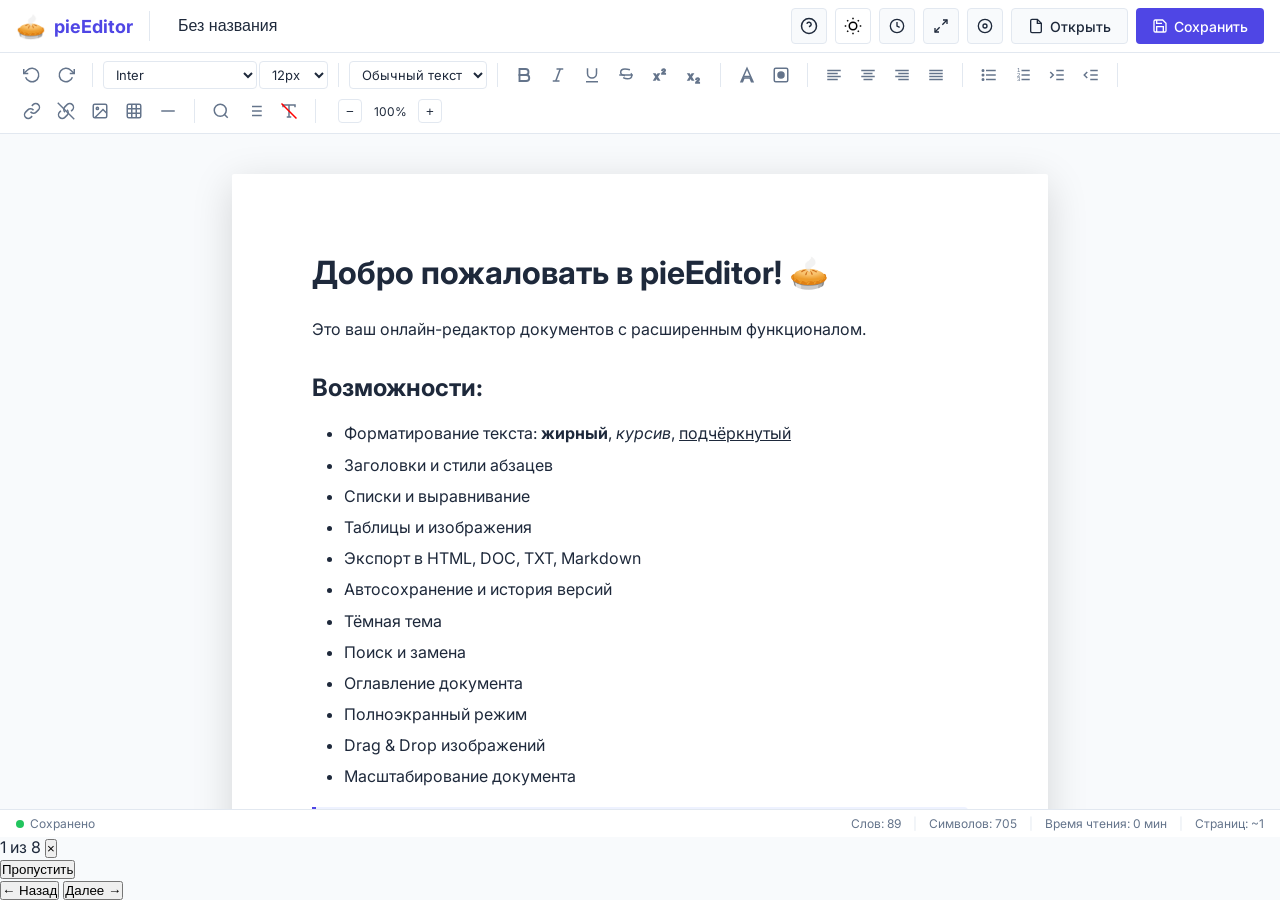
==== index.html @ dbc2d900 "Update index.html" ====
<!DOCTYPE html>
<html lang="ru">
<head>
    <meta charset="UTF-8">
    <meta name="viewport" content="width=device-width, initial-scale=1.0">
    <title>pieEditor — Онлайн-редактор документов</title>
    <link rel="stylesheet" href="css/style.css">
    <link rel="preconnect" href="https://fonts.googleapis.com">
    <link href="https://fonts.googleapis.com/css2?family=Inter:wght@400;500;600;700&display=swap" rel="stylesheet">
</head>
<body>
    <header class="header">
        <div class="header-left">
            <div class="logo">
                <span class="logo-icon">🥧</span>
                <span class="logo-text">pieEditor</span>
            </div>
            <div class="document-title-wrapper">
                <input type="text" class="document-title" id="docTitle" value="Без названия" spellcheck="false">
            </div>
        </div>
        <div class="header-right">
            <button class="btn btn-secondary btn-icon" id="btnHelp" title="Инструкция">
                <svg width="18" height="18" viewBox="0 0 24 24" fill="none" stroke="currentColor" stroke-width="2">
                    <circle cx="12" cy="12" r="10"></circle>
                    <path d="M9.09 9a3 3 0 0 1 5.83 1c0 2-3 3-3 3"></path>
                    <line x1="12" y1="17" x2="12.01" y2="17"></line>
                </svg>
            </button>
            <button class="theme-toggle" id="themeToggle" title="Переключить тему">
                <svg width="18" height="18" viewBox="0 0 24 24" fill="none" stroke="currentColor" stroke-width="2">
                    <circle cx="12" cy="12" r="5"></circle>
                    <line x1="12" y1="1" x2="12" y2="3"></line>
                    <line x1="12" y1="21" x2="12" y2="23"></line>
                    <line x1="4.22" y1="4.22" x2="5.64" y2="5.64"></line>
                    <line x1="18.36" y1="18.36" x2="19.78" y2="19.78"></line>
                    <line x1="1" y1="12" x2="3" y2="12"></line>
                    <line x1="21" y1="12" x2="23" y2="12"></line>
                    <line x1="4.22" y1="19.78" x2="5.64" y2="18.36"></line>
                    <line x1="18.36" y1="5.64" x2="19.78" y2="4.22"></line>
                </svg>
            </button>
            <button class="btn btn-secondary btn-icon" id="btnVersions" title="История версий">
                <svg width="16" height="16" viewBox="0 0 24 24" fill="none" stroke="currentColor" stroke-width="2">
                    <circle cx="12" cy="12" r="10"></circle>
                    <polyline points="12 6 12 12 16 14"></polyline>
                </svg>
            </button>
            <button class="btn btn-secondary btn-icon" id="btnFullscreen" title="Полноэкранный режим">
                <svg width="16" height="16" viewBox="0 0 24 24" fill="none" stroke="currentColor" stroke-width="2">
                    <polyline points="15 3 21 3 21 9"></polyline>
                    <polyline points="9 21 3 21 3 15"></polyline>
                    <line x1="21" y1="3" x2="14" y2="10"></line>
                    <line x1="3" y1="21" x2="10" y2="14"></line>
                </svg>
            </button>
            <button class="btn btn-secondary btn-icon" id="btnFocus" title="Режим фокуса">
                <svg width="16" height="16" viewBox="0 0 24 24" fill="none" stroke="currentColor" stroke-width="2">
                    <circle cx="12" cy="12" r="10"></circle>
                    <circle cx="12" cy="12" r="3"></circle>
                </svg>
            </button>
            <button class="btn btn-secondary" id="btnOpen" title="Открыть файл">
                <svg width="16" height="16" viewBox="0 0 24 24" fill="none" stroke="currentColor" stroke-width="2">
                    <path d="M14 2H6a2 2 0 0 0-2 2v16a2 2 0 0 0 2 2h12a2 2 0 0 0 2-2V8z"></path>
                    <polyline points="14 2 14 8 20 8"></polyline>
                </svg>
                Открыть
            </button>
            <button class="btn btn-primary" id="btnSave" title="Сохранить">
                <svg width="16" height="16" viewBox="0 0 24 24" fill="none" stroke="currentColor" stroke-width="2">
                    <path d="M19 21H5a2 2 0 0 1-2-2V5a2 2 0 0 1 2-2h11l5 5v11a2 2 0 0 1-2 2z"></path>
                    <polyline points="17 21 17 13 7 13 7 21"></polyline>
                    <polyline points="7 3 7 8 15 8"></polyline>
                </svg>
                Сохранить
            </button>
        </div>
    </header>

    <div class="toolbar" id="toolbar">
        <div class="toolbar-group">
            <button class="toolbar-btn" data-cmd="undo" data-action="true" title="Отменить (Ctrl+Z)">
                <svg width="18" height="18" viewBox="0 0 24 24" fill="none" stroke="currentColor" stroke-width="2">
                    <polyline points="1 4 1 10 7 10"></polyline>
                    <path d="M3.51 15a9 9 0 1 0 2.13-9.36L1 10"></path>
                </svg>
            </button>
            <button class="toolbar-btn" data-cmd="redo" data-action="true" title="Повторить (Ctrl+Y)">
                <svg width="18" height="18" viewBox="0 0 24 24" fill="none" stroke="currentColor" stroke-width="2">
                    <polyline points="23 4 23 10 17 10"></polyline>
                    <path d="M20.49 15a9 9 0 1 1-2.12-9.36L23 10"></path>
                </svg>
            </button>
        </div>

        <div class="toolbar-divider"></div>

        <div class="toolbar-group">
            <select class="toolbar-select" id="fontFamily" title="Шрифт">
                <option value="Inter">Inter</option>
                <option value="Arial">Arial</option>
                <option value="Georgia">Georgia</option>
                <option value="Times New Roman">Times New Roman</option>
                <option value="Courier New">Courier New</option>
                <option value="Verdana">Verdana</option>
            </select>
            <select class="toolbar-select" id="fontSize" title="Размер шрифта">
                <option value="1">8px</option>
                <option value="2">10px</option>
                <option value="3" selected>12px</option>
                <option value="4">14px</option>
                <option value="5">18px</option>
                <option value="6">24px</option>
                <option value="7">36px</option>
            </select>
        </div>

        <div class="toolbar-divider"></div>

        <div class="toolbar-group">
            <select class="toolbar-select" id="formatBlock" title="Стиль абзаца">
                <option value="p">Обычный текст</option>
                <option value="h1">Заголовок 1</option>
                <option value="h2">Заголовок 2</option>
                <option value="h3">Заголовок 3</option>
                <option value="h4">Заголовок 4</option>
                <option value="blockquote">Цитата</option>
                <option value="pre">Код</option>
            </select>
        </div>

        <div class="toolbar-divider"></div>

        <div class="toolbar-group">
            <button class="toolbar-btn" data-cmd="bold" title="Жирный (Ctrl+B)">
                <svg width="18" height="18" viewBox="0 0 24 24" fill="none" stroke="currentColor" stroke-width="2.5">
                    <path d="M6 4h8a4 4 0 0 1 4 4 4 4 0 0 1-4 4H6z"></path>
                    <path d="M6 12h9a4 4 0 0 1 4 4 4 4 0 0 1-4 4H6z"></path>
                </svg>
            </button>
            <button class="toolbar-btn" data-cmd="italic" title="Курсив (Ctrl+I)">
                <svg width="18" height="18" viewBox="0 0 24 24" fill="none" stroke="currentColor" stroke-width="2">
                    <line x1="19" y1="4" x2="10" y2="4"></line>
                    <line x1="14" y1="20" x2="5" y2="20"></line>
                    <line x1="15" y1="4" x2="9" y2="20"></line>
                </svg>
            </button>
            <button class="toolbar-btn" data-cmd="underline" title="Подчёркнутый (Ctrl+U)">
                <svg width="18" height="18" viewBox="0 0 24 24" fill="none" stroke="currentColor" stroke-width="2">
                    <path d="M6 3v7a6 6 0 0 0 6 6 6 6 0 0 0 6-6V3"></path>
                    <line x1="4" y1="21" x2="20" y2="21"></line>
                </svg>
            </button>
            <button class="toolbar-btn" data-cmd="strikeThrough" title="Зачёркнутый">
                <svg width="18" height="18" viewBox="0 0 24 24" fill="none" stroke="currentColor" stroke-width="2">
                    <path d="M17.3 4.9c-2.3-.6-4.9-1-6.7-1-2.7 0-5.7 1-5.7 4.5 0 3.1 2.6 4 5.7 4.5"></path>
                    <path d="M8.2 15.4c1.5.8 3.7 1.6 5.8 1.6 2.7 0 5.7-1 5.7-4.5 0-1.3-.5-2.2-1.3-2.8"></path>
                    <line x1="3" y1="12" x2="21" y2="12"></line>
                </svg>
            </button>
            <button class="toolbar-btn" data-cmd="superscript" title="Верхний индекс">
                <svg width="18" height="18" viewBox="0 0 24 24" fill="none" stroke="currentColor" stroke-width="2">
                    <text x="4" y="18" font-size="14" fill="currentColor">x</text>
                    <text x="14" y="10" font-size="10" fill="currentColor">2</text>
                </svg>
            </button>
            <button class="toolbar-btn" data-cmd="subscript" title="Нижний индекс">
                <svg width="18" height="18" viewBox="0 0 24 24" fill="none" stroke="currentColor" stroke-width="2">
                    <text x="4" y="18" font-size="14" fill="currentColor">x</text>
                    <text x="14" y="22" font-size="10" fill="currentColor">2</text>
                </svg>
            </button>
        </div>

        <div class="toolbar-divider"></div>

        <div class="toolbar-group">
            <label class="toolbar-color-btn" title="Цвет текста">
                <svg width="18" height="18" viewBox="0 0 24 24" fill="none" stroke="currentColor" stroke-width="2">
                    <path d="M12 3L4 21h2l2-5h8l2 5h2L12 3z"></path>
                    <line x1="8" y1="14" x2="16" y2="14"></line>
                </svg>
                <input type="color" class="color-input" id="textColor" value="#000000">
            </label>
            <label class="toolbar-color-btn" title="Цвет фона">
                <svg width="18" height="18" viewBox="0 0 24 24" fill="none" stroke="currentColor" stroke-width="2">
                    <rect x="3" y="3" width="18" height="18" rx="2" ry="2"></rect>
                    <circle cx="12" cy="12" r="4" fill="currentColor"></circle>
                </svg>
                <input type="color" class="color-input" id="bgColor" value="#ffff00">
            </label>
        </div>

        <div class="toolbar-divider"></div>

        <div class="toolbar-group">
            <button class="toolbar-btn" data-cmd="justifyLeft" title="По левому краю">
                <svg width="18" height="18" viewBox="0 0 24 24" fill="none" stroke="currentColor" stroke-width="2">
                    <line x1="17" y1="10" x2="3" y2="10"></line>
                    <line x1="21" y1="6" x2="3" y2="6"></line>
                    <line x1="21" y1="14" x2="3" y2="14"></line>
                    <line x1="17" y1="18" x2="3" y2="18"></line>
                </svg>
            </button>
            <button class="toolbar-btn" data-cmd="justifyCenter" title="По центру">
                <svg width="18" height="18" viewBox="0 0 24 24" fill="none" stroke="currentColor" stroke-width="2">
                    <line x1="18" y1="10" x2="6" y2="10"></line>
                    <line x1="21" y1="6" x2="3" y2="6"></line>
                    <line x1="21" y1="14" x2="3" y2="14"></line>
                    <line x1="18" y1="18" x2="6" y2="18"></line>
                </svg>
            </button>
            <button class="toolbar-btn" data-cmd="justifyRight" title="По правому краю">
                <svg width="18" height="18" viewBox="0 0 24 24" fill="none" stroke="currentColor" stroke-width="2">
                    <line x1="21" y1="10" x2="7" y2="10"></line>
                    <line x1="21" y1="6" x2="3" y2="6"></line>
                    <line x1="21" y1="14" x2="3" y2="14"></line>
                    <line x1="21" y1="18" x2="7" y2="18"></line>
                </svg>
            </button>
            <button class="toolbar-btn" data-cmd="justifyFull" title="По ширине">
                <svg width="18" height="18" viewBox="0 0 24 24" fill="none" stroke="currentColor" stroke-width="2">
                    <line x1="21" y1="10" x2="3" y2="10"></line>
                    <line x1="21" y1="6" x2="3" y2="6"></line>
                    <line x1="21" y1="14" x2="3" y2="14"></line>
                    <line x1="21" y1="18" x2="3" y2="18"></line>
                </svg>
            </button>
        </div>

        <div class="toolbar-divider"></div>

        <div class="toolbar-group">
            <button class="toolbar-btn" data-cmd="insertUnorderedList" title="Маркированный список">
                <svg width="18" height="18" viewBox="0 0 24 24" fill="none" stroke="currentColor" stroke-width="2">
                    <line x1="8" y1="6" x2="21" y2="6"></line>
                    <line x1="8" y1="12" x2="21" y2="12"></line>
                    <line x1="8" y1="18" x2="21" y2="18"></line>
                    <circle cx="4" cy="6" r="1" fill="currentColor"></circle>
                    <circle cx="4" cy="12" r="1" fill="currentColor"></circle>
                    <circle cx="4" cy="18" r="1" fill="currentColor"></circle>
                </svg>
            </button>
            <button class="toolbar-btn" data-cmd="insertOrderedList" title="Нумерованный список">
                <svg width="18" height="18" viewBox="0 0 24 24" fill="none" stroke="currentColor" stroke-width="2">
                    <line x1="10" y1="6" x2="21" y2="6"></line>
                    <line x1="10" y1="12" x2="21" y2="12"></line>
                    <line x1="10" y1="18" x2="21" y2="18"></line>
                    <text x="4" y="8" font-size="8" fill="currentColor" stroke="none">1</text>
                    <text x="4" y="14" font-size="8" fill="currentColor" stroke="none">2</text>
                    <text x="4" y="20" font-size="8" fill="currentColor" stroke="none">3</text>
                </svg>
            </button>
            <button class="toolbar-btn" data-cmd="indent" data-action="true" title="Увеличить отступ">
                <svg width="18" height="18" viewBox="0 0 24 24" fill="none" stroke="currentColor" stroke-width="2">
                    <polyline points="3 8 7 12 3 16"></polyline>
                    <line x1="21" y1="12" x2="11" y2="12"></line>
                    <line x1="21" y1="6" x2="11" y2="6"></line>
                    <line x1="21" y1="18" x2="11" y2="18"></line>
                </svg>
            </button>
            <button class="toolbar-btn" data-cmd="outdent" data-action="true" title="Уменьшить отступ">
                <svg width="18" height="18" viewBox="0 0 24 24" fill="none" stroke="currentColor" stroke-width="2">
                    <polyline points="7 8 3 12 7 16"></polyline>
                    <line x1="21" y1="12" x2="11" y2="12"></line>
                    <line x1="21" y1="6" x2="11" y2="6"></line>
                    <line x1="21" y1="18" x2="11" y2="18"></line>
                </svg>
            </button>
        </div>

        <div class="toolbar-divider"></div>

        <div class="toolbar-group">
            <button class="toolbar-btn" data-cmd="createLink" data-action="true" title="Вставить ссылку">
                <svg width="18" height="18" viewBox="0 0 24 24" fill="none" stroke="currentColor" stroke-width="2">
                    <path d="M10 13a5 5 0 0 0 7.54.54l3-3a5 5 0 0 0-7.07-7.07l-1.72 1.71"></path>
                    <path d="M14 11a5 5 0 0 0-7.54-.54l-3 3a5 5 0 0 0 7.07 7.07l1.71-1.71"></path>
                </svg>
            </button>
            <button class="toolbar-btn" data-cmd="unlink" data-action="true" title="Удалить ссылку">
                <svg width="18" height="18" viewBox="0 0 24 24" fill="none" stroke="currentColor" stroke-width="2">
                    <path d="M18.84 12.25l1.72-1.71a5 5 0 0 0-7.07-7.07l-3 3a5 5 0 0 0 .12 7.19"></path>
                    <path d="M5.16 11.75l-1.72 1.71a5 5 0 0 0 7.07 7.07l3-3a5 5 0 0 0-.12-7.19"></path>
                    <line x1="1" y1="1" x2="23" y2="23"></line>
                </svg>
            </button>
            <button class="toolbar-btn" data-action="true" id="btnInsertImage" title="Вставить изображение">
                <svg width="18" height="18" viewBox="0 0 24 24" fill="none" stroke="currentColor" stroke-width="2">
                    <rect x="3" y="3" width="18" height="18" rx="2" ry="2"></rect>
                    <circle cx="8.5" cy="8.5" r="1.5"></circle>
                    <polyline points="21 15 16 10 5 21"></polyline>
                </svg>
            </button>
            <button class="toolbar-btn" data-action="true" id="btnInsertTable" title="Вставить таблицу">
                <svg width="18" height="18" viewBox="0 0 24 24" fill="none" stroke="currentColor" stroke-width="2">
                    <rect x="3" y="3" width="18" height="18" rx="2" ry="2"></rect>
                    <line x1="3" y1="9" x2="21" y2="9"></line>
                    <line x1="3" y1="15" x2="21" y2="15"></line>
                    <line x1="9" y1="3" x2="9" y2="21"></line>
                    <line x1="15" y1="3" x2="15" y2="21"></line>
                </svg>
            </button>
            <button class="toolbar-btn" data-action="true" id="btnInsertHR" title="Горизонтальная линия">
                <svg width="18" height="18" viewBox="0 0 24 24" fill="none" stroke="currentColor" stroke-width="2">
                    <line x1="3" y1="12" x2="21" y2="12"></line>
                </svg>
            </button>
        </div>

        <div class="toolbar-divider"></div>

        <div class="toolbar-group">
            <button class="toolbar-btn" data-action="true" id="btnSearch" title="Поиск и замена (Ctrl+F)">
                <svg width="18" height="18" viewBox="0 0 24 24" fill="none" stroke="currentColor" stroke-width="2">
                    <circle cx="11" cy="11" r="8"></circle>
                    <line x1="21" y1="21" x2="16.65" y2="16.65"></line>
                </svg>
            </button>
            <button class="toolbar-btn" data-action="true" id="btnTOC" title="Оглавление">
                <svg width="18" height="18" viewBox="0 0 24 24" fill="none" stroke="currentColor" stroke-width="2">
                    <line x1="8" y1="6" x2="21" y2="6"></line>
                    <line x1="8" y1="12" x2="21" y2="12"></line>
                    <line x1="8" y1="18" x2="21" y2="18"></line>
                    <line x1="3" y1="6" x2="3.01" y2="6"></line>
                    <line x1="3" y1="12" x2="3.01" y2="12"></line>
                    <line x1="3" y1="18" x2="3.01" y2="18"></line>
                </svg>
            </button>
            <button class="toolbar-btn" data-cmd="removeFormat" data-action="true" title="Очистить форматирование">
                <svg width="18" height="18" viewBox="0 0 24 24" fill="none" stroke="currentColor" stroke-width="2">
                    <path d="M4 7V4h16v3"></path>
                    <path d="M9 20h6"></path>
                    <path d="M12 4v16"></path>
                    <line x1="2" y1="2" x2="22" y2="22" stroke="red" stroke-width="2"></line>
                </svg>
            </button>
        </div>

        <div class="toolbar-divider"></div>

        <div class="zoom-control">
            <button class="zoom-btn" id="zoomOut" title="Уменьшить">−</button>
            <span class="zoom-value" id="zoomValue">100%</span>
            <button class="zoom-btn" id="zoomIn" title="Увеличить">+</button>
        </div>
    </div>

    <div class="editor-container" id="editorContainer">
        <div class="page-wrapper">
            <div class="page" id="editor" contenteditable="true" spellcheck="true">
                <h1>Добро пожаловать в pieEditor! 🥧</h1>
                <p>Это ваш онлайн-редактор документов с расширенным функционалом.</p>
                <h2>Возможности:</h2>
                <ul>
                    <li>Форматирование текста: <b>жирный</b>, <i>курсив</i>, <u>подчёркнутый</u></li>
                    <li>Заголовки и стили абзацев</li>
                    <li>Списки и выравнивание</li>
                    <li>Таблицы и изображения</li>
                    <li>Экспорт в HTML, DOC, TXT, Markdown</li>
                    <li>Автосохранение и история версий</li>
                    <li>Тёмная тема</li>
                    <li>Поиск и замена</li>
                    <li>Оглавление документа</li>
                    <li>Полноэкранный режим</li>
                    <li>Drag & Drop изображений</li>
                    <li>Масштабирование документа</li>
                </ul>
                <blockquote>Совет: используйте горячие клавиши — Ctrl+B, Ctrl+I, Ctrl+U, Ctrl+Z, Ctrl+S, Ctrl+F</blockquote>
                <h2>Пример форматирования</h2>
                <p>Это обычный текст с <span style="color: #e74c3c;">цветным</span> фрагментом и <mark style="background: #f1c40f;">выделением</mark>.</p>
                <pre><code>// Пример кода
function hello() {
    console.log("Hello, pieEditor!");
}</code></pre>
                <hr>
                <p>Попробуйте перетащить изображение прямо в редактор!</p>
            </div>
        </div>
    </div>

    <footer class="footer">
        <div class="footer-left">
            <span class="status-indicator" id="statusIndicator">
                <span class="status-dot saved"></span>
                <span id="statusText">Сохранено</span>
            </span>
        </div>
        <div class="footer-right">
            <span id="wordCount">Слов: 0</span>
            <span class="footer-divider">|</span>
            <span id="charCount">Символов: 0</span>
            <span class="footer-divider">|</span>
            <span id="readTime">Время чтения: 0 мин</span>
            <span class="footer-divider">|</span>
            <span id="pageCount">Страниц: ~1</span>
        </div>
    </footer>

    <!-- Модалки -->
    <div class="modal-overlay" id="saveModal">
        <div class="modal">
            <div class="modal-header">
                <h3>Сохранить документ</h3>
                <button class="modal-close" id="closeSaveModal">&times;</button>
            </div>
            <div class="modal-body">
                <p>Выберите формат для сохранения:</p>
                <div class="save-options">
                    <button class="save-option" id="saveHTML">
                        <span class="save-icon">📄</span>
                        <span class="save-label">HTML</span>
                        <span class="save-desc">С форматированием</span>
                    </button>
                    <button class="save-option" id="saveDOC">
                        <span class="save-icon">📝</span>
                        <span class="save-label">Word (.doc)</span>
                        <span class="save-desc">Без диалогов</span>
                    </button>
                    <button class="save-option" id="saveTXT">
                        <span class="save-icon">📃</span>
                        <span class="save-label">Текст</span>
                        <span class="save-desc">Только текст</span>
                    </button>
                    <button class="save-option" id="saveMD">
                        <span class="save-icon">📋</span>
                        <span class="save-label">Markdown</span>
                        <span class="save-desc">Для гиков</span>
                    </button>
                    <button class="save-option" id="savePrint">
                        <span class="save-icon">🖨️</span>
                        <span class="save-label">Печать/PDF</span>
                        <span class="save-desc">Через браузер</span>
                    </button>
                    <button class="save-option" id="saveVersion">
                        <span class="save-icon">💾</span>
                        <span class="save-label">Версия</span>
                        <span class="save-desc">В историю</span>
                    </button>
                </div>
            </div>
        </div>
    </div>

    <div class="modal-overlay" id="searchModal">
        <div class="modal search-modal">
            <div class="modal-header">
                <h3>Поиск и замена</h3>
                <button class="modal-close" id="closeSearchModal">&times;</button>
            </div>
            <div class="modal-body">
                <div class="search-input-group">
                    <input type="text" class="search-input" id="searchInput" placeholder="Найти...">
                    <button class="search-btn" id="searchPrev">◀</button>
                    <button class="search-btn" id="searchNext">▶</button>
                </div>
                <div class="search-input-group">
                    <input type="text" class="search-input" id="replaceInput" placeholder="Заменить на...">
                    <button class="search-btn search-btn-primary" id="replaceBtn">Заменить</button>
                    <button class="search-btn" id="replaceAllBtn">Всё</button>
                </div>
                <div class="search-options">
                    <label class="search-option">
                        <input type="checkbox" id="searchCase">
                        <span>Учитывать регистр</span>
                    </label>
                    <label class="search-option">
                        <input type="checkbox" id="searchWhole">
                        <span>Целое слово</span>
                    </label>
                </div>
            </div>
        </div>
    </div>

    <div class="modal-overlay" id="tocModal">
        <div class="modal toc-modal">
            <div class="modal-header">
                <h3>Оглавление</h3>
                <button class="modal-close" id="closeTocModal">&times;</button>
            </div>
            <div class="modal-body">
                <ul class="toc-list" id="tocList"></ul>
            </div>
        </div>
    </div>

    <div class="modal-overlay" id="versionModal">
        <div class="modal version-modal">
            <div class="modal-header">
                <h3>История версий</h3>
                <button class="modal-close" id="closeVersionModal">&times;</button>
            </div>
            <div class="modal-body">
                <div class="version-list" id="versionList"></div>
                <button class="btn btn-secondary" id="clearVersions" style="margin-top: 12px;">Очистить историю</button>
            </div>
        </div>
    </div>

    <!-- Контейнер интерактивного тура -->
    <div class="tour-overlay" id="tourOverlay">
        <div class="tour-highlight" id="tourHighlight"></div>
        <div class="tour-tooltip" id="tourTooltip">
            <div class="tour-tooltip-header">
                <span class="tour-step-counter" id="tourStepCounter">1 из 8</span>
                <button class="tour-close" id="tourClose">&times;</button>
            </div>
            <h4 class="tour-title" id="tourTitle"></h4>
            <p class="tour-description" id="tourDescription"></p>
            <div class="tour-progress">
                <div class="tour-progress-bar" id="tourProgressBar"></div>
            </div>
            <div class="tour-actions">
                <button class="tour-btn tour-btn-skip" id="tourSkip">Пропустить</button>
                <div class="tour-nav">
                    <button class="tour-btn tour-btn-prev" id="tourPrev">← Назад</button>
                    <button class="tour-btn tour-btn-next" id="tourNext">Далее →</button>
                </div>
            </div>
        </div>
    </div>

    <div class="drop-zone" id="dropZone">
        <div class="drop-zone-text">Перетащите изображение сюда</div>
    </div>

    <input type="file" id="fileInput" accept=".html,.htm,.txt,.doc" style="display:none">
    <input type="file" id="imageInput" accept="image/*" style="display:none">

    <script src="js/app.js"></script>
</body>
</html>
---- css/style.css ----
* {
    margin: 0;
    padding: 0;
    box-sizing: border-box;
}

:root {
    --primary: #4f46e5;
    --primary-hover: #4338ca;
    --primary-light: #eef2ff;
    --bg: #f8fafc;
    --surface: #ffffff;
    --surface-hover: #f1f5f9;
    --border: #e2e8f0;
    --text: #1e293b;
    --text-secondary: #64748b;
    --shadow: 0 1px 3px rgba(0,0,0,0.1);
    --shadow-lg: 0 10px 40px rgba(0,0,0,0.15);
    --radius: 8px;
    --radius-sm: 4px;
}

[data-theme="dark"] {
    --primary: #6366f1;
    --primary-hover: #818cf8;
    --primary-light: #312e81;
    --bg: #0f172a;
    --surface: #1e293b;
    --surface-hover: #334155;
    --border: #334155;
    --text: #f1f5f9;
    --text-secondary: #94a3b8;
    --shadow: 0 1px 3px rgba(0,0,0,0.3);
    --shadow-lg: 0 10px 40px rgba(0,0,0,0.5);
}

body {
    font-family: 'Inter', -apple-system, BlinkMacSystemFont, 'Segoe UI', 'Roboto', 'Oxygen', 'Ubuntu', 'Cantarell', 'Fira Sans', 'Droid Sans', 'Helvetica Neue', sans-serif;
    background: var(--bg);
    color: var(--text);
    height: 100vh;
    display: flex;
    flex-direction: column;
    overflow: hidden;
    transition: background 0.3s, color 0.3s;
    -webkit-font-smoothing: antialiased;
    -moz-osx-font-smoothing: grayscale;
    text-rendering: optimizeLegibility;
    font-feature-settings: 'kern' 1, 'liga' 1;
}

.header {
    display: flex;
    align-items: center;
    justify-content: space-between;
    padding: 8px 16px;
    background: var(--surface);
    border-bottom: 1px solid var(--border);
    z-index: 100;
    transition: background 0.3s, border-color 0.3s;
}

.header-left { display: flex; align-items: center; gap: 16px; }
.logo { display: flex; align-items: center; gap: 8px; }
.logo-icon { font-size: 24px; }
.logo-text { font-size: 18px; font-weight: 700; color: var(--primary); }
.document-title-wrapper { padding-left: 16px; border-left: 1px solid var(--border); }
.document-title {
    border: none; outline: none; font-size: 16px; font-weight: 500;
    padding: 6px 12px; border-radius: var(--radius-sm); background: transparent;
    color: var(--text); min-width: 200px; transition: background 0.2s;
}
.document-title:hover, .document-title:focus { background: var(--primary-light); }
.header-right { display: flex; gap: 8px; }

.btn {
    display: inline-flex; align-items: center; gap: 6px; padding: 8px 16px;
    border: none; border-radius: var(--radius-sm); font-size: 14px; font-weight: 500;
    cursor: pointer; transition: all 0.2s; font-family: inherit;
}
.btn-primary { background: var(--primary); color: white; }
.btn-primary:hover { background: var(--primary-hover); }
.btn-secondary { background: var(--bg); color: var(--text); border: 1px solid var(--border); }
.btn-secondary:hover { background: var(--primary-light); border-color: var(--primary); color: var(--primary); }
.btn-icon { padding: 8px; width: 36px; height: 36px; display: flex; align-items: center; justify-content: center; }

.toolbar {
    display: flex; align-items: center; padding: 6px 16px; background: var(--surface);
    border-bottom: 1px solid var(--border); gap: 4px; overflow-x: auto; flex-wrap: wrap;
    transition: background 0.3s, border-color 0.3s;
}
.toolbar-group { display: flex; align-items: center; gap: 2px; }
.toolbar-divider { width: 1px; height: 24px; background: var(--border); margin: 0 6px; }

/* === КНОПКИ ТУЛБАРА === */
.toolbar-btn {
    display: flex; align-items: center; justify-content: center; width: 32px; height: 32px;
    border: 1px solid transparent; background: transparent; border-radius: var(--radius-sm);
    cursor: pointer; color: var(--text-secondary);
    transition: all 0.15s ease;
    position: relative;
}
.toolbar-btn:hover {
    background: var(--primary-light);
    color: var(--primary);
}
/* Эффект нажатия — кнопка "вдавливается" */
.toolbar-btn:active:not(.active) {
    transform: scale(0.9);
    background: var(--primary-light);
}
/* Активное состояние — кнопка "вжата" (toggle-команды) */
.toolbar-btn.active {
    background: var(--primary);
    color: white;
    border-color: var(--primary-hover);
    box-shadow: inset 0 2px 4px rgba(0,0,0,0.2), 0 1px 0 rgba(255,255,255,0.1);
    transform: translateY(1px);
}
.toolbar-btn.active:hover {
    background: var(--primary-hover);
    color: white;
}

.toolbar-select {
    padding: 4px 8px; border: 1px solid var(--border); border-radius: var(--radius-sm);
    background: var(--surface); font-size: 13px; color: var(--text); cursor: pointer;
    outline: none; font-family: inherit; transition: border-color 0.2s;
}
.toolbar-select:hover, .toolbar-select:focus { border-color: var(--primary); }
.toolbar-color-btn {
    position: relative; display: flex; align-items: center; justify-content: center;
    width: 32px; height: 32px; border: none; background: transparent; border-radius: var(--radius-sm);
    cursor: pointer; color: var(--text-secondary); transition: all 0.15s;
}
.toolbar-color-btn:hover { background: var(--primary-light); color: var(--primary); }
.color-input { position: absolute; width: 100%; height: 100%; opacity: 0; cursor: pointer; top: 0; left: 0; }

.editor-container { flex: 1; overflow-y: auto; padding: 40px 20px; background: var(--bg); transition: background 0.3s; }
.page-wrapper { display: flex; justify-content: center; }
.page {
    width: 100%; max-width: 816px; min-height: 1056px; background: var(--surface);
    padding: 72px 80px; box-shadow: var(--shadow-lg); border-radius: 2px; outline: none;
    font-size: 16px; line-height: 1.7; color: var(--text);
    transition: background 0.3s, color 0.3s, transform 0.3s;
    -webkit-font-smoothing: antialiased;
    -moz-osx-font-smoothing: grayscale;
    text-rendering: optimizeLegibility;
    font-feature-settings: 'kern' 1, 'liga' 1, 'calt' 1;
    -webkit-text-size-adjust: 100%;
}
.page:focus { outline: none; }
.page h1 { font-size: 2em; margin-bottom: 0.5em; }
.page h2 { font-size: 1.5em; margin-bottom: 0.5em; margin-top: 1em; }
.page h3 { font-size: 1.25em; margin-bottom: 0.5em; margin-top: 1em; }
.page h4 { font-size: 1.1em; margin-bottom: 0.5em; margin-top: 1em; }
.page p { margin-bottom: 1em; }
.page ul, .page ol { margin-bottom: 1em; padding-left: 2em; }
.page li { margin-bottom: 0.25em; }
.page blockquote {
    border-left: 4px solid var(--primary); padding: 12px 20px; margin: 1em 0;
    background: var(--primary-light); border-radius: 0 var(--radius-sm) var(--radius-sm) 0;
    font-style: italic; color: var(--text-secondary);
}
.page pre {
    background: #1e293b; color: #e2e8f0; padding: 16px; border-radius: var(--radius);
    overflow-x: auto; margin: 1em 0; font-family: 'Courier New', monospace;
}
.page a { color: var(--primary); text-decoration: underline; }
.page img { max-width: 100%; height: auto; border-radius: var(--radius-sm); margin: 1em 0; }
.page table { width: 100%; border-collapse: collapse; margin: 1em 0; }
.page table td, .page table th { border: 1px solid var(--border); padding: 8px 12px; min-width: 80px; }
.page table th { background: var(--primary-light); font-weight: 600; }
.page hr { border: none; border-top: 2px solid var(--border); margin: 2em 0; }

.footer {
    display: flex; align-items: center; justify-content: space-between; padding: 6px 16px;
    background: var(--surface); border-top: 1px solid var(--border); font-size: 12px;
    color: var(--text-secondary); transition: background 0.3s, border-color 0.3s;
}
.footer-right { display: flex; gap: 12px; align-items: center; }
.footer-divider { color: var(--border); }
.status-indicator { display: flex; align-items: center; gap: 6px; }
.status-dot { width: 8px; height: 8px; border-radius: 50%; }
.status-dot.saved { background: #22c55e; }
.status-dot.unsaved { background: #f59e0b; animation: pulse 1.5s infinite; }
@keyframes pulse { 0%, 100% { opacity: 1; } 50% { opacity: 0.4; } }

.modal-overlay {
    display: none; position: fixed; top: 0; left: 0; width: 100%; height: 100%;
    background: rgba(0,0,0,0.5); z-index: 1000; align-items: center; justify-content: center;
    backdrop-filter: blur(4px);
}
.modal-overlay.active { display: flex; }
.modal {
    background: var(--surface); border-radius: var(--radius); box-shadow: var(--shadow-lg);
    width: 100%; max-width: 500px; overflow: hidden; animation: modalIn 0.2s ease;
}
@keyframes modalIn { from { opacity: 0; transform: scale(0.95) translateY(10px); } to { opacity: 1; transform: scale(1) translateY(0); } }
.modal-header {
    display: flex; align-items: center; justify-content: space-between; padding: 16px 20px;
    border-bottom: 1px solid var(--border);
}
.modal-header h3 { font-size: 16px; font-weight: 600; }
.modal-close {
    background: none; border: none; font-size: 24px; cursor: pointer; color: var(--text-secondary);
    width: 32px; height: 32px; display: flex; align-items: center; justify-content: center;
    border-radius: var(--radius-sm); transition: all 0.15s;
}
.modal-close:hover { background: var(--surface-hover); color: var(--text); }
.modal-body { padding: 20px; }
.modal-body p { margin-bottom: 16px; color: var(--text-secondary); }
.save-options { display: grid; grid-template-columns: repeat(2, 1fr); gap: 8px; }
.save-option {
    display: flex; flex-direction: column; align-items: center; gap: 8px; padding: 16px;
    border: 1px solid var(--border); border-radius: var(--radius); background: var(--surface);
    cursor: pointer; transition: all 0.15s; text-align: center; font-family: inherit;
}
.save-option:hover { border-color: var(--primary); background: var(--primary-light); }
.save-icon { font-size: 32px; }
.save-label { font-weight: 600; font-size: 14px; color: var(--text); }
.save-desc { font-size: 11px; color: var(--text-secondary); }

.search-modal { max-width: 600px; }
.search-input-group { display: flex; gap: 8px; margin-bottom: 12px; }
.search-input {
    flex: 1; padding: 10px 12px; border: 1px solid var(--border); border-radius: var(--radius-sm);
    background: var(--bg); color: var(--text); font-size: 14px; outline: none; font-family: inherit;
}
.search-input:focus { border-color: var(--primary); }
.search-buttons { display: flex; gap: 8px; }
.search-btn {
    padding: 8px 16px; border: 1px solid var(--border); border-radius: var(--radius-sm);
    background: var(--surface); color: var(--text); cursor: pointer; font-size: 13px;
    font-family: inherit; transition: all 0.15s;
}
.search-btn:hover { background: var(--primary-light); border-color: var(--primary); }
.search-btn-primary { background: var(--primary); color: white; border-color: var(--primary); }
.search-btn-primary:hover { background: var(--primary-hover); }
.search-options { display: flex; gap: 16px; margin-top: 12px; font-size: 13px; }
.search-option { display: flex; align-items: center; gap: 6px; cursor: pointer; }

.toc-modal { max-width: 700px; max-height: 80vh; }
.toc-list { list-style: none; max-height: 400px; overflow-y: auto; }
.toc-item { padding: 8px 12px; border-radius: var(--radius-sm); cursor: pointer; transition: background 0.15s; margin-bottom: 4px; }
.toc-item:hover { background: var(--primary-light); }
.toc-item-h1 { font-weight: 600; }
.toc-item-h2 { padding-left: 24px; }
.toc-item-h3 { padding-left: 48px; font-size: 14px; }
.toc-item-h4 { padding-left: 72px; font-size: 13px; }

.version-modal { max-width: 600px; }
.version-list { max-height: 400px; overflow-y: auto; }
.version-item {
    display: flex; justify-content: space-between; align-items: center; padding: 12px;
    border: 1px solid var(--border); border-radius: var(--radius-sm); margin-bottom: 8px;
    transition: all 0.15s;
}
.version-item:hover { background: var(--primary-light); border-color: var(--primary); }
.version-info { flex: 1; }
.version-title { font-weight: 600; margin-bottom: 4px; }
.version-date { font-size: 12px; color: var(--text-secondary); }
.version-actions { display: flex; gap: 4px; }
.version-btn {
    padding: 6px 12px; border: 1px solid var(--border); border-radius: var(--radius-sm);
    background: var(--surface); color: var(--text); cursor: pointer; font-size: 12px; transition: all 0.15s;
}
.version-btn:hover { background: var(--primary); color: white; border-color: var(--primary); }

.zoom-control { display: flex; align-items: center; gap: 8px; padding: 0 12px; }
.zoom-btn {
    width: 24px; height: 24px; border: 1px solid var(--border); border-radius: var(--radius-sm);
    background: var(--surface); color: var(--text); cursor: pointer; display: flex;
    align-items: center; justify-content: center; transition: all 0.15s;
}
.zoom-btn:hover { background: var(--primary-light); border-color: var(--primary); }
.zoom-btn:active { transform: scale(0.9); }
.zoom-value { min-width: 40px; text-align: center; font-size: 12px; }

.theme-toggle {
    position: relative; width: 36px; height: 36px; border: 1px solid var(--border);
    border-radius: var(--radius-sm); background: var(--surface); cursor: pointer;
    display: flex; align-items: center; justify-content: center; transition: all 0.2s;
}
.theme-toggle:hover { background: var(--primary-light); border-color: var(--primary); }

.drop-zone {
    position: fixed; top: 0; left: 0; width: 100%; height: 100%;
    background: rgba(79, 70, 229, 0.1); border: 4px dashed var(--primary);
    display: none; align-items: center; justify-content: center; z-index: 9999; pointer-events: none;
}
.drop-zone.active { display: flex; }
.drop-zone-text {
    background: var(--surface); padding: 32px 64px; border-radius: var(--radius);
    font-size: 24px; font-weight: 600; color: var(--primary); box-shadow: var(--shadow-lg);
}

body.focus-mode .header, body.focus-mode .toolbar, body.focus-mode .footer {
    opacity: 0; transition: opacity 0.3s;
}
body.focus-mode .header:hover, body.focus-mode .toolbar:hover, body.focus-mode .footer:hover { opacity: 1; }
body.fullscreen .page { max-width: none; min-height: 100vh; padding: 40px; }

@media (max-width: 768px) {
    .page { padding: 40px 24px; min-height: auto; }
    .header-left { gap: 8px; }
    .document-title { min-width: 100px; font-size: 14px; }
    .toolbar { padding: 4px 8px; }
    .save-options { grid-template-columns: 1fr; }
}
@media print {
    .header, .toolbar, .footer, .modal-overlay, .drop-zone { display: none !important; }
    .editor-container { padding: 0; overflow: visible; }
    .page { box-shadow: none; padding: 0; max-width: none; }
}
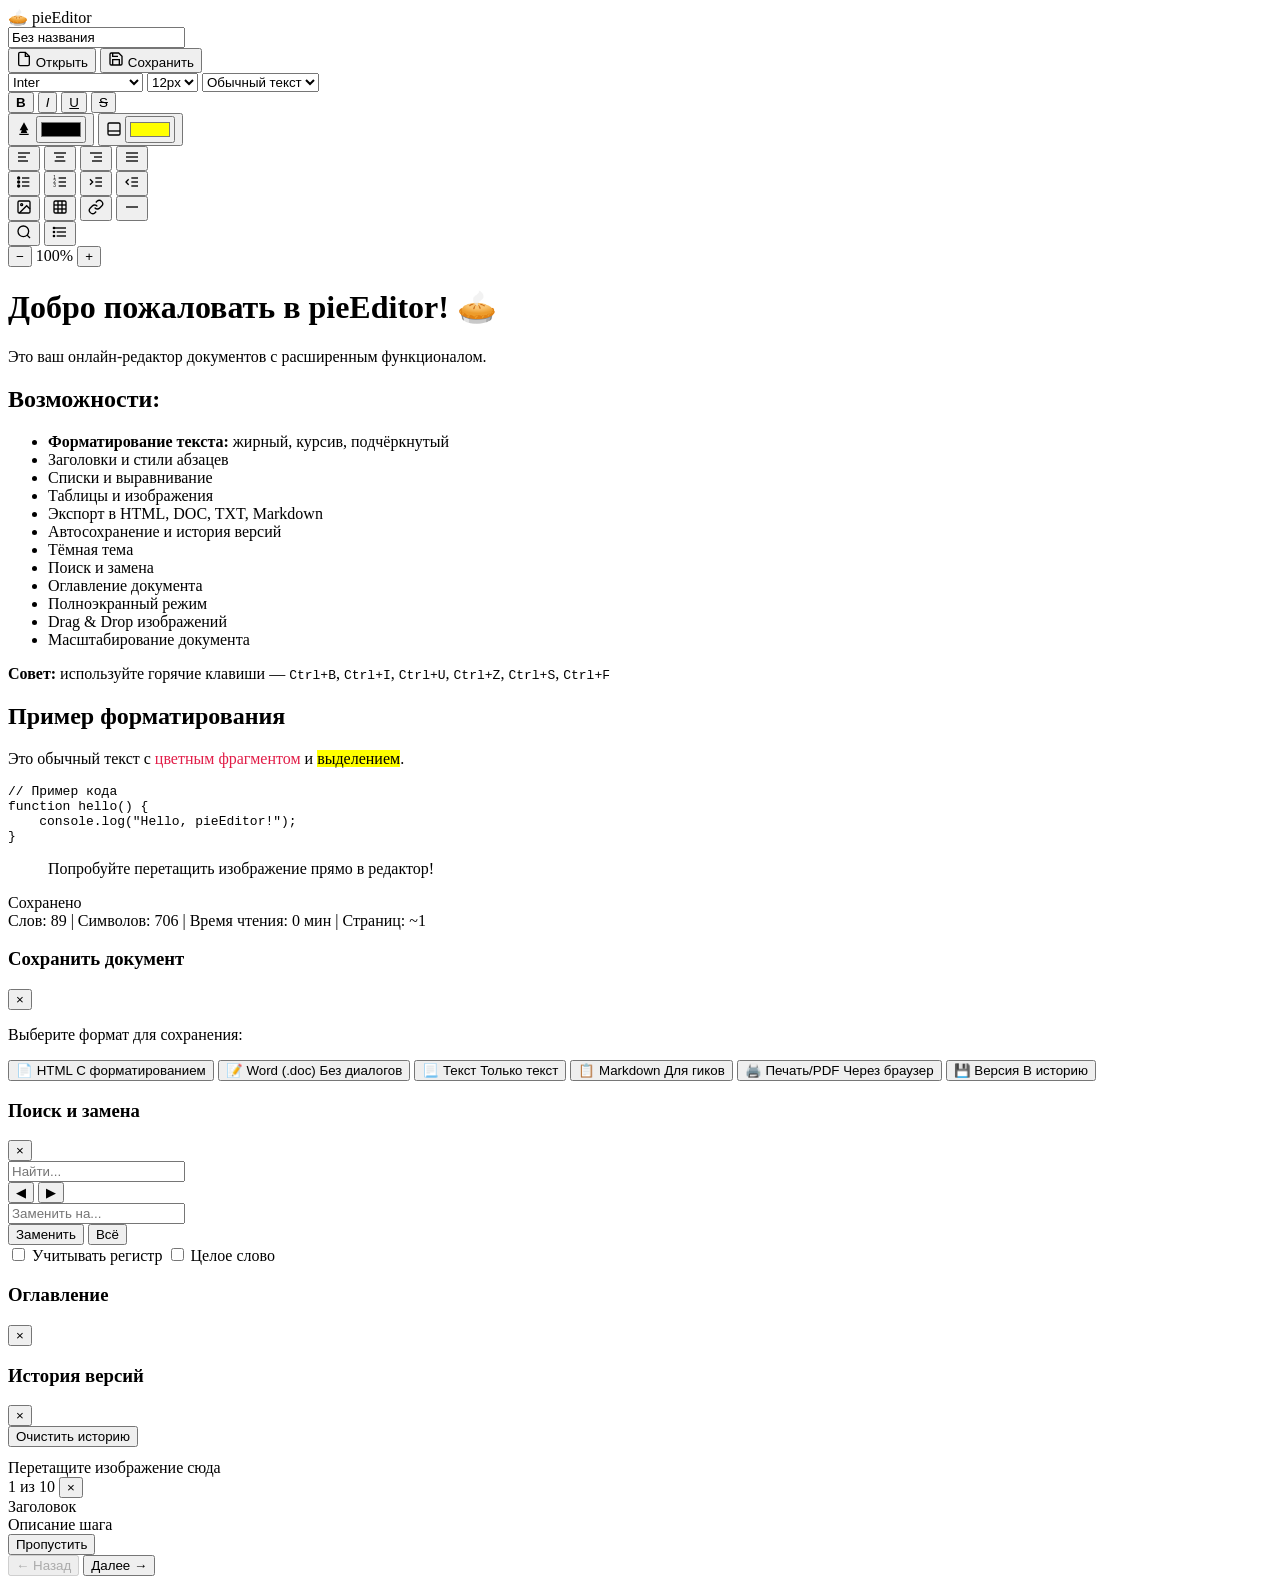
==== commit 3d9a8f6c: "Update index.html" ====
--- a/index.html
+++ b/index.html
@@ -4,8 +4,7 @@
     <meta charset="UTF-8">
     <meta name="viewport" content="width=device-width, initial-scale=1.0">
     <title>pieEditor — Онлайн-редактор документов</title>
-    <link rel="stylesheet" href="css/style.css">
-    <link rel="preconnect" href="https://fonts.googleapis.com">
+    <link rel="stylesheet" href="style.css">
     <link href="https://fonts.googleapis.com/css2?family=Inter:wght@400;500;600;700&display=swap" rel="stylesheet">
 </head>
 <body>
@@ -16,88 +15,24 @@
                 <span class="logo-text">pieEditor</span>
             </div>
             <div class="document-title-wrapper">
-                <input type="text" class="document-title" id="docTitle" value="Без названия" spellcheck="false">
+                <input type="text" class="document-title" id="docTitle" value="Без названия" placeholder="Название документа">
             </div>
         </div>
         <div class="header-right">
-            <button class="btn btn-secondary btn-icon" id="btnHelp" title="Инструкция">
-                <svg width="18" height="18" viewBox="0 0 24 24" fill="none" stroke="currentColor" stroke-width="2">
-                    <circle cx="12" cy="12" r="10"></circle>
-                    <path d="M9.09 9a3 3 0 0 1 5.83 1c0 2-3 3-3 3"></path>
-                    <line x1="12" y1="17" x2="12.01" y2="17"></line>
-                </svg>
-            </button>
-            <button class="theme-toggle" id="themeToggle" title="Переключить тему">
-                <svg width="18" height="18" viewBox="0 0 24 24" fill="none" stroke="currentColor" stroke-width="2">
-                    <circle cx="12" cy="12" r="5"></circle>
-                    <line x1="12" y1="1" x2="12" y2="3"></line>
-                    <line x1="12" y1="21" x2="12" y2="23"></line>
-                    <line x1="4.22" y1="4.22" x2="5.64" y2="5.64"></line>
-                    <line x1="18.36" y1="18.36" x2="19.78" y2="19.78"></line>
-                    <line x1="1" y1="12" x2="3" y2="12"></line>
-                    <line x1="21" y1="12" x2="23" y2="12"></line>
-                    <line x1="4.22" y1="19.78" x2="5.64" y2="18.36"></line>
-                    <line x1="18.36" y1="5.64" x2="19.78" y2="4.22"></line>
-                </svg>
-            </button>
-            <button class="btn btn-secondary btn-icon" id="btnVersions" title="История версий">
-                <svg width="16" height="16" viewBox="0 0 24 24" fill="none" stroke="currentColor" stroke-width="2">
-                    <circle cx="12" cy="12" r="10"></circle>
-                    <polyline points="12 6 12 12 16 14"></polyline>
-                </svg>
-            </button>
-            <button class="btn btn-secondary btn-icon" id="btnFullscreen" title="Полноэкранный режим">
-                <svg width="16" height="16" viewBox="0 0 24 24" fill="none" stroke="currentColor" stroke-width="2">
-                    <polyline points="15 3 21 3 21 9"></polyline>
-                    <polyline points="9 21 3 21 3 15"></polyline>
-                    <line x1="21" y1="3" x2="14" y2="10"></line>
-                    <line x1="3" y1="21" x2="10" y2="14"></line>
-                </svg>
-            </button>
-            <button class="btn btn-secondary btn-icon" id="btnFocus" title="Режим фокуса">
-                <svg width="16" height="16" viewBox="0 0 24 24" fill="none" stroke="currentColor" stroke-width="2">
-                    <circle cx="12" cy="12" r="10"></circle>
-                    <circle cx="12" cy="12" r="3"></circle>
-                </svg>
-            </button>
-            <button class="btn btn-secondary" id="btnOpen" title="Открыть файл">
-                <svg width="16" height="16" viewBox="0 0 24 24" fill="none" stroke="currentColor" stroke-width="2">
-                    <path d="M14 2H6a2 2 0 0 0-2 2v16a2 2 0 0 0 2 2h12a2 2 0 0 0 2-2V8z"></path>
-                    <polyline points="14 2 14 8 20 8"></polyline>
-                </svg>
+            <button class="btn btn-secondary" id="btnOpen">
+                <svg width="16" height="16" viewBox="0 0 24 24" fill="none" stroke="currentColor" stroke-width="2"><path d="M14 2H6a2 2 0 0 0-2 2v16a2 2 0 0 0 2 2h12a2 2 0 0 0 2-2V8z"/><polyline points="14 2 14 8 20 8"/></svg>
                 Открыть
             </button>
-            <button class="btn btn-primary" id="btnSave" title="Сохранить">
-                <svg width="16" height="16" viewBox="0 0 24 24" fill="none" stroke="currentColor" stroke-width="2">
-                    <path d="M19 21H5a2 2 0 0 1-2-2V5a2 2 0 0 1 2-2h11l5 5v11a2 2 0 0 1-2 2z"></path>
-                    <polyline points="17 21 17 13 7 13 7 21"></polyline>
-                    <polyline points="7 3 7 8 15 8"></polyline>
-                </svg>
+            <button class="btn btn-primary" id="btnSave">
+                <svg width="16" height="16" viewBox="0 0 24 24" fill="none" stroke="currentColor" stroke-width="2"><path d="M19 21H5a2 2 0 0 1-2-2V5a2 2 0 0 1 2-2h11l5 5v11a2 2 0 0 1-2 2z"/><polyline points="17 21 17 13 7 13 7 21"/><polyline points="7 3 7 8 15 8"/></svg>
                 Сохранить
             </button>
         </div>
     </header>
 
-    <div class="toolbar" id="toolbar">
-        <div class="toolbar-group">
-            <button class="toolbar-btn" data-cmd="undo" data-action="true" title="Отменить (Ctrl+Z)">
-                <svg width="18" height="18" viewBox="0 0 24 24" fill="none" stroke="currentColor" stroke-width="2">
-                    <polyline points="1 4 1 10 7 10"></polyline>
-                    <path d="M3.51 15a9 9 0 1 0 2.13-9.36L1 10"></path>
-                </svg>
-            </button>
-            <button class="toolbar-btn" data-cmd="redo" data-action="true" title="Повторить (Ctrl+Y)">
-                <svg width="18" height="18" viewBox="0 0 24 24" fill="none" stroke="currentColor" stroke-width="2">
-                    <polyline points="23 4 23 10 17 10"></polyline>
-                    <path d="M20.49 15a9 9 0 1 1-2.12-9.36L23 10"></path>
-                </svg>
-            </button>
-        </div>
-
-        <div class="toolbar-divider"></div>
-
-        <div class="toolbar-group">
-            <select class="toolbar-select" id="fontFamily" title="Шрифт">
+    <div class="toolbar">
+        <div class="toolbar-group">
+            <select class="toolbar-select" id="fontFamily">
                 <option value="Inter">Inter</option>
                 <option value="Arial">Arial</option>
                 <option value="Georgia">Georgia</option>
@@ -105,7 +40,7 @@
                 <option value="Courier New">Courier New</option>
                 <option value="Verdana">Verdana</option>
             </select>
-            <select class="toolbar-select" id="fontSize" title="Размер шрифта">
+            <select class="toolbar-select" id="fontSize">
                 <option value="1">8px</option>
                 <option value="2">10px</option>
                 <option value="3" selected>12px</option>
@@ -114,12 +49,7 @@
                 <option value="6">24px</option>
                 <option value="7">36px</option>
             </select>
-        </div>
-
-        <div class="toolbar-divider"></div>
-
-        <div class="toolbar-group">
-            <select class="toolbar-select" id="formatBlock" title="Стиль абзаца">
+            <select class="toolbar-select" id="formatBlock">
                 <option value="p">Обычный текст</option>
                 <option value="h1">Заголовок 1</option>
                 <option value="h2">Заголовок 2</option>
@@ -133,99 +63,39 @@
         <div class="toolbar-divider"></div>
 
         <div class="toolbar-group">
-            <button class="toolbar-btn" data-cmd="bold" title="Жирный (Ctrl+B)">
-                <svg width="18" height="18" viewBox="0 0 24 24" fill="none" stroke="currentColor" stroke-width="2.5">
-                    <path d="M6 4h8a4 4 0 0 1 4 4 4 4 0 0 1-4 4H6z"></path>
-                    <path d="M6 12h9a4 4 0 0 1 4 4 4 4 0 0 1-4 4H6z"></path>
-                </svg>
-            </button>
-            <button class="toolbar-btn" data-cmd="italic" title="Курсив (Ctrl+I)">
-                <svg width="18" height="18" viewBox="0 0 24 24" fill="none" stroke="currentColor" stroke-width="2">
-                    <line x1="19" y1="4" x2="10" y2="4"></line>
-                    <line x1="14" y1="20" x2="5" y2="20"></line>
-                    <line x1="15" y1="4" x2="9" y2="20"></line>
-                </svg>
-            </button>
-            <button class="toolbar-btn" data-cmd="underline" title="Подчёркнутый (Ctrl+U)">
-                <svg width="18" height="18" viewBox="0 0 24 24" fill="none" stroke="currentColor" stroke-width="2">
-                    <path d="M6 3v7a6 6 0 0 0 6 6 6 6 0 0 0 6-6V3"></path>
-                    <line x1="4" y1="21" x2="20" y2="21"></line>
-                </svg>
-            </button>
-            <button class="toolbar-btn" data-cmd="strikeThrough" title="Зачёркнутый">
-                <svg width="18" height="18" viewBox="0 0 24 24" fill="none" stroke="currentColor" stroke-width="2">
-                    <path d="M17.3 4.9c-2.3-.6-4.9-1-6.7-1-2.7 0-5.7 1-5.7 4.5 0 3.1 2.6 4 5.7 4.5"></path>
-                    <path d="M8.2 15.4c1.5.8 3.7 1.6 5.8 1.6 2.7 0 5.7-1 5.7-4.5 0-1.3-.5-2.2-1.3-2.8"></path>
-                    <line x1="3" y1="12" x2="21" y2="12"></line>
-                </svg>
-            </button>
-            <button class="toolbar-btn" data-cmd="superscript" title="Верхний индекс">
-                <svg width="18" height="18" viewBox="0 0 24 24" fill="none" stroke="currentColor" stroke-width="2">
-                    <text x="4" y="18" font-size="14" fill="currentColor">x</text>
-                    <text x="14" y="10" font-size="10" fill="currentColor">2</text>
-                </svg>
-            </button>
-            <button class="toolbar-btn" data-cmd="subscript" title="Нижний индекс">
-                <svg width="18" height="18" viewBox="0 0 24 24" fill="none" stroke="currentColor" stroke-width="2">
-                    <text x="4" y="18" font-size="14" fill="currentColor">x</text>
-                    <text x="14" y="22" font-size="10" fill="currentColor">2</text>
-                </svg>
-            </button>
-        </div>
-
-        <div class="toolbar-divider"></div>
-
-        <div class="toolbar-group">
-            <label class="toolbar-color-btn" title="Цвет текста">
-                <svg width="18" height="18" viewBox="0 0 24 24" fill="none" stroke="currentColor" stroke-width="2">
-                    <path d="M12 3L4 21h2l2-5h8l2 5h2L12 3z"></path>
-                    <line x1="8" y1="14" x2="16" y2="14"></line>
-                </svg>
+            <button class="toolbar-btn" data-cmd="bold" title="Жирный (Ctrl+B)"><b>B</b></button>
+            <button class="toolbar-btn" data-cmd="italic" title="Курсив (Ctrl+I)"><i>I</i></button>
+            <button class="toolbar-btn" data-cmd="underline" title="Подчёркнутый (Ctrl+U)"><u>U</u></button>
+            <button class="toolbar-btn" data-cmd="strikeThrough" title="Зачёркнутый"><s>S</s></button>
+        </div>
+
+        <div class="toolbar-divider"></div>
+
+        <div class="toolbar-group">
+            <button class="toolbar-color-btn" title="Цвет текста">
+                <svg width="16" height="16" viewBox="0 0 24 24" fill="currentColor"><path d="M5 19h14v2H5zM12 2L5.5 14h3.25L7 18h10l-1.75-4h3.25z"/></svg>
                 <input type="color" class="color-input" id="textColor" value="#000000">
-            </label>
-            <label class="toolbar-color-btn" title="Цвет фона">
-                <svg width="18" height="18" viewBox="0 0 24 24" fill="none" stroke="currentColor" stroke-width="2">
-                    <rect x="3" y="3" width="18" height="18" rx="2" ry="2"></rect>
-                    <circle cx="12" cy="12" r="4" fill="currentColor"></circle>
-                </svg>
+            </button>
+            <button class="toolbar-color-btn" title="Цвет фона">
+                <svg width="16" height="16" viewBox="0 0 24 24" fill="none" stroke="currentColor" stroke-width="2"><rect x="3" y="3" width="18" height="18" rx="2"/><path d="M3 15h18"/></svg>
                 <input type="color" class="color-input" id="bgColor" value="#ffff00">
-            </label>
+            </button>
         </div>
 
         <div class="toolbar-divider"></div>
 
         <div class="toolbar-group">
             <button class="toolbar-btn" data-cmd="justifyLeft" title="По левому краю">
-                <svg width="18" height="18" viewBox="0 0 24 24" fill="none" stroke="currentColor" stroke-width="2">
-                    <line x1="17" y1="10" x2="3" y2="10"></line>
-                    <line x1="21" y1="6" x2="3" y2="6"></line>
-                    <line x1="21" y1="14" x2="3" y2="14"></line>
-                    <line x1="17" y1="18" x2="3" y2="18"></line>
-                </svg>
+                <svg width="16" height="16" viewBox="0 0 24 24" fill="none" stroke="currentColor" stroke-width="2"><line x1="3" y1="6" x2="21" y2="6"/><line x1="3" y1="12" x2="15" y2="12"/><line x1="3" y1="18" x2="18" y2="18"/></svg>
             </button>
             <button class="toolbar-btn" data-cmd="justifyCenter" title="По центру">
-                <svg width="18" height="18" viewBox="0 0 24 24" fill="none" stroke="currentColor" stroke-width="2">
-                    <line x1="18" y1="10" x2="6" y2="10"></line>
-                    <line x1="21" y1="6" x2="3" y2="6"></line>
-                    <line x1="21" y1="14" x2="3" y2="14"></line>
-                    <line x1="18" y1="18" x2="6" y2="18"></line>
-                </svg>
+                <svg width="16" height="16" viewBox="0 0 24 24" fill="none" stroke="currentColor" stroke-width="2"><line x1="3" y1="6" x2="21" y2="6"/><line x1="6" y1="12" x2="18" y2="12"/><line x1="4" y1="18" x2="20" y2="18"/></svg>
             </button>
             <button class="toolbar-btn" data-cmd="justifyRight" title="По правому краю">
-                <svg width="18" height="18" viewBox="0 0 24 24" fill="none" stroke="currentColor" stroke-width="2">
-                    <line x1="21" y1="10" x2="7" y2="10"></line>
-                    <line x1="21" y1="6" x2="3" y2="6"></line>
-                    <line x1="21" y1="14" x2="3" y2="14"></line>
-                    <line x1="21" y1="18" x2="7" y2="18"></line>
-                </svg>
+                <svg width="16" height="16" viewBox="0 0 24 24" fill="none" stroke="currentColor" stroke-width="2"><line x1="3" y1="6" x2="21" y2="6"/><line x1="9" y1="12" x2="21" y2="12"/><line x1="6" y1="18" x2="21" y2="18"/></svg>
             </button>
             <button class="toolbar-btn" data-cmd="justifyFull" title="По ширине">
-                <svg width="18" height="18" viewBox="0 0 24 24" fill="none" stroke="currentColor" stroke-width="2">
-                    <line x1="21" y1="10" x2="3" y2="10"></line>
-                    <line x1="21" y1="6" x2="3" y2="6"></line>
-                    <line x1="21" y1="14" x2="3" y2="14"></line>
-                    <line x1="21" y1="18" x2="3" y2="18"></line>
-                </svg>
+                <svg width="16" height="16" viewBox="0 0 24 24" fill="none" stroke="currentColor" stroke-width="2"><line x1="3" y1="6" x2="21" y2="6"/><line x1="3" y1="12" x2="21" y2="12"/><line x1="3" y1="18" x2="21" y2="18"/></svg>
             </button>
         </div>
 
@@ -233,128 +103,64 @@
 
         <div class="toolbar-group">
             <button class="toolbar-btn" data-cmd="insertUnorderedList" title="Маркированный список">
-                <svg width="18" height="18" viewBox="0 0 24 24" fill="none" stroke="currentColor" stroke-width="2">
-                    <line x1="8" y1="6" x2="21" y2="6"></line>
-                    <line x1="8" y1="12" x2="21" y2="12"></line>
-                    <line x1="8" y1="18" x2="21" y2="18"></line>
-                    <circle cx="4" cy="6" r="1" fill="currentColor"></circle>
-                    <circle cx="4" cy="12" r="1" fill="currentColor"></circle>
-                    <circle cx="4" cy="18" r="1" fill="currentColor"></circle>
-                </svg>
+                <svg width="16" height="16" viewBox="0 0 24 24" fill="none" stroke="currentColor" stroke-width="2"><line x1="9" y1="6" x2="20" y2="6"/><line x1="9" y1="12" x2="20" y2="12"/><line x1="9" y1="18" x2="20" y2="18"/><circle cx="4" cy="6" r="1.5" fill="currentColor"/><circle cx="4" cy="12" r="1.5" fill="currentColor"/><circle cx="4" cy="18" r="1.5" fill="currentColor"/></svg>
             </button>
             <button class="toolbar-btn" data-cmd="insertOrderedList" title="Нумерованный список">
-                <svg width="18" height="18" viewBox="0 0 24 24" fill="none" stroke="currentColor" stroke-width="2">
-                    <line x1="10" y1="6" x2="21" y2="6"></line>
-                    <line x1="10" y1="12" x2="21" y2="12"></line>
-                    <line x1="10" y1="18" x2="21" y2="18"></line>
-                    <text x="4" y="8" font-size="8" fill="currentColor" stroke="none">1</text>
-                    <text x="4" y="14" font-size="8" fill="currentColor" stroke="none">2</text>
-                    <text x="4" y="20" font-size="8" fill="currentColor" stroke="none">3</text>
-                </svg>
-            </button>
-            <button class="toolbar-btn" data-cmd="indent" data-action="true" title="Увеличить отступ">
-                <svg width="18" height="18" viewBox="0 0 24 24" fill="none" stroke="currentColor" stroke-width="2">
-                    <polyline points="3 8 7 12 3 16"></polyline>
-                    <line x1="21" y1="12" x2="11" y2="12"></line>
-                    <line x1="21" y1="6" x2="11" y2="6"></line>
-                    <line x1="21" y1="18" x2="11" y2="18"></line>
-                </svg>
-            </button>
-            <button class="toolbar-btn" data-cmd="outdent" data-action="true" title="Уменьшить отступ">
-                <svg width="18" height="18" viewBox="0 0 24 24" fill="none" stroke="currentColor" stroke-width="2">
-                    <polyline points="7 8 3 12 7 16"></polyline>
-                    <line x1="21" y1="12" x2="11" y2="12"></line>
-                    <line x1="21" y1="6" x2="11" y2="6"></line>
-                    <line x1="21" y1="18" x2="11" y2="18"></line>
-                </svg>
-            </button>
-        </div>
-
-        <div class="toolbar-divider"></div>
-
-        <div class="toolbar-group">
-            <button class="toolbar-btn" data-cmd="createLink" data-action="true" title="Вставить ссылку">
-                <svg width="18" height="18" viewBox="0 0 24 24" fill="none" stroke="currentColor" stroke-width="2">
-                    <path d="M10 13a5 5 0 0 0 7.54.54l3-3a5 5 0 0 0-7.07-7.07l-1.72 1.71"></path>
-                    <path d="M14 11a5 5 0 0 0-7.54-.54l-3 3a5 5 0 0 0 7.07 7.07l1.71-1.71"></path>
-                </svg>
-            </button>
-            <button class="toolbar-btn" data-cmd="unlink" data-action="true" title="Удалить ссылку">
-                <svg width="18" height="18" viewBox="0 0 24 24" fill="none" stroke="currentColor" stroke-width="2">
-                    <path d="M18.84 12.25l1.72-1.71a5 5 0 0 0-7.07-7.07l-3 3a5 5 0 0 0 .12 7.19"></path>
-                    <path d="M5.16 11.75l-1.72 1.71a5 5 0 0 0 7.07 7.07l3-3a5 5 0 0 0-.12-7.19"></path>
-                    <line x1="1" y1="1" x2="23" y2="23"></line>
-                </svg>
-            </button>
-            <button class="toolbar-btn" data-action="true" id="btnInsertImage" title="Вставить изображение">
-                <svg width="18" height="18" viewBox="0 0 24 24" fill="none" stroke="currentColor" stroke-width="2">
-                    <rect x="3" y="3" width="18" height="18" rx="2" ry="2"></rect>
-                    <circle cx="8.5" cy="8.5" r="1.5"></circle>
-                    <polyline points="21 15 16 10 5 21"></polyline>
-                </svg>
-            </button>
-            <button class="toolbar-btn" data-action="true" id="btnInsertTable" title="Вставить таблицу">
-                <svg width="18" height="18" viewBox="0 0 24 24" fill="none" stroke="currentColor" stroke-width="2">
-                    <rect x="3" y="3" width="18" height="18" rx="2" ry="2"></rect>
-                    <line x1="3" y1="9" x2="21" y2="9"></line>
-                    <line x1="3" y1="15" x2="21" y2="15"></line>
-                    <line x1="9" y1="3" x2="9" y2="21"></line>
-                    <line x1="15" y1="3" x2="15" y2="21"></line>
-                </svg>
-            </button>
-            <button class="toolbar-btn" data-action="true" id="btnInsertHR" title="Горизонтальная линия">
-                <svg width="18" height="18" viewBox="0 0 24 24" fill="none" stroke="currentColor" stroke-width="2">
-                    <line x1="3" y1="12" x2="21" y2="12"></line>
-                </svg>
-            </button>
-        </div>
-
-        <div class="toolbar-divider"></div>
-
-        <div class="toolbar-group">
-            <button class="toolbar-btn" data-action="true" id="btnSearch" title="Поиск и замена (Ctrl+F)">
-                <svg width="18" height="18" viewBox="0 0 24 24" fill="none" stroke="currentColor" stroke-width="2">
-                    <circle cx="11" cy="11" r="8"></circle>
-                    <line x1="21" y1="21" x2="16.65" y2="16.65"></line>
-                </svg>
-            </button>
-            <button class="toolbar-btn" data-action="true" id="btnTOC" title="Оглавление">
-                <svg width="18" height="18" viewBox="0 0 24 24" fill="none" stroke="currentColor" stroke-width="2">
-                    <line x1="8" y1="6" x2="21" y2="6"></line>
-                    <line x1="8" y1="12" x2="21" y2="12"></line>
-                    <line x1="8" y1="18" x2="21" y2="18"></line>
-                    <line x1="3" y1="6" x2="3.01" y2="6"></line>
-                    <line x1="3" y1="12" x2="3.01" y2="12"></line>
-                    <line x1="3" y1="18" x2="3.01" y2="18"></line>
-                </svg>
-            </button>
-            <button class="toolbar-btn" data-cmd="removeFormat" data-action="true" title="Очистить форматирование">
-                <svg width="18" height="18" viewBox="0 0 24 24" fill="none" stroke="currentColor" stroke-width="2">
-                    <path d="M4 7V4h16v3"></path>
-                    <path d="M9 20h6"></path>
-                    <path d="M12 4v16"></path>
-                    <line x1="2" y1="2" x2="22" y2="22" stroke="red" stroke-width="2"></line>
-                </svg>
-            </button>
-        </div>
-
-        <div class="toolbar-divider"></div>
-
-        <div class="zoom-control">
+                <svg width="16" height="16" viewBox="0 0 24 24" fill="none" stroke="currentColor" stroke-width="2"><line x1="10" y1="6" x2="21" y2="6"/><line x1="10" y1="12" x2="21" y2="12"/><line x1="10" y1="18" x2="21" y2="18"/><text x="2" y="8" font-size="7" fill="currentColor" stroke="none">1</text><text x="2" y="14" font-size="7" fill="currentColor" stroke="none">2</text><text x="2" y="20" font-size="7" fill="currentColor" stroke="none">3</text></svg>
+            </button>
+            <button class="toolbar-btn" data-cmd="indent" title="Увеличить отступ">
+                <svg width="16" height="16" viewBox="0 0 24 24" fill="none" stroke="currentColor" stroke-width="2"><polyline points="3 8 7 12 3 16"/><line x1="21" y1="12" x2="11" y2="12"/><line x1="21" y1="6" x2="11" y2="6"/><line x1="21" y1="18" x2="11" y2="18"/></svg>
+            </button>
+            <button class="toolbar-btn" data-cmd="outdent" title="Уменьшить отступ">
+                <svg width="16" height="16" viewBox="0 0 24 24" fill="none" stroke="currentColor" stroke-width="2"><polyline points="7 8 3 12 7 16"/><line x1="21" y1="12" x2="11" y2="12"/><line x1="21" y1="6" x2="11" y2="6"/><line x1="21" y1="18" x2="11" y2="18"/></svg>
+            </button>
+        </div>
+
+        <div class="toolbar-divider"></div>
+
+        <div class="toolbar-group">
+            <button class="toolbar-btn" data-cmd="insertImage" id="btnInsertImage" title="Вставить изображение">
+                <svg width="16" height="16" viewBox="0 0 24 24" fill="none" stroke="currentColor" stroke-width="2"><rect x="3" y="3" width="18" height="18" rx="2"/><circle cx="8.5" cy="8.5" r="1.5"/><polyline points="21 15 16 10 5 21"/></svg>
+            </button>
+            <button class="toolbar-btn" id="btnInsertTable" title="Вставить таблицу">
+                <svg width="16" height="16" viewBox="0 0 24 24" fill="none" stroke="currentColor" stroke-width="2"><rect x="3" y="3" width="18" height="18" rx="2"/><line x1="3" y1="9" x2="21" y2="9"/><line x1="3" y1="15" x2="21" y2="15"/><line x1="9" y1="3" x2="9" y2="21"/><line x1="15" y1="3" x2="15" y2="21"/></svg>
+            </button>
+            <button class="toolbar-btn" data-cmd="createLink" title="Вставить ссылку">
+                <svg width="16" height="16" viewBox="0 0 24 24" fill="none" stroke="currentColor" stroke-width="2"><path d="M10 13a5 5 0 0 0 7.54.54l3-3a5 5 0 0 0-7.07-7.07l-1.72 1.71"/><path d="M14 11a5 5 0 0 0-7.54-.54l-3 3a5 5 0 0 0 7.07 7.07l1.71-1.71"/></svg>
+            </button>
+            <button class="toolbar-btn" id="btnInsertHR" title="Горизонтальная линия">
+                <svg width="16" height="16" viewBox="0 0 24 24" fill="none" stroke="currentColor" stroke-width="2"><line x1="3" y1="12" x2="21" y2="12"/></svg>
+            </button>
+        </div>
+
+        <div class="toolbar-divider"></div>
+
+        <div class="toolbar-group">
+            <button class="toolbar-btn" id="btnSearch" title="Поиск (Ctrl+F)">
+                <svg width="16" height="16" viewBox="0 0 24 24" fill="none" stroke="currentColor" stroke-width="2"><circle cx="11" cy="11" r="8"/><line x1="21" y1="21" x2="16.65" y2="16.65"/></svg>
+            </button>
+            <button class="toolbar-btn" id="btnTOC" title="Оглавление">
+                <svg width="16" height="16" viewBox="0 0 24 24" fill="none" stroke="currentColor" stroke-width="2"><line x1="3" y1="6" x2="21" y2="6"/><line x1="7" y1="12" x2="21" y2="12"/><line x1="7" y1="18" x2="21" y2="18"/><circle cx="3" cy="6" r="1" fill="currentColor"/><circle cx="3" cy="12" r="1" fill="currentColor"/><circle cx="3" cy="18" r="1" fill="currentColor"/></svg>
+            </button>
+        </div>
+
+        <div class="toolbar-divider"></div>
+
+        <div class="toolbar-group zoom-control">
             <button class="zoom-btn" id="zoomOut" title="Уменьшить">−</button>
             <span class="zoom-value" id="zoomValue">100%</span>
             <button class="zoom-btn" id="zoomIn" title="Увеличить">+</button>
         </div>
     </div>
 
-    <div class="editor-container" id="editorContainer">
+    <div class="editor-container">
         <div class="page-wrapper">
-            <div class="page" id="editor" contenteditable="true" spellcheck="true">
+            <div class="page" id="editor" contenteditable="true">
                 <h1>Добро пожаловать в pieEditor! 🥧</h1>
                 <p>Это ваш онлайн-редактор документов с расширенным функционалом.</p>
                 <h2>Возможности:</h2>
                 <ul>
-                    <li>Форматирование текста: <b>жирный</b>, <i>курсив</i>, <u>подчёркнутый</u></li>
+                    <li><strong>Форматирование текста:</strong> жирный, курсив, подчёркнутый</li>
                     <li>Заголовки и стили абзацев</li>
                     <li>Списки и выравнивание</li>
                     <li>Таблицы и изображения</li>
@@ -367,25 +173,24 @@
                     <li>Drag & Drop изображений</li>
                     <li>Масштабирование документа</li>
                 </ul>
-                <blockquote>Совет: используйте горячие клавиши — Ctrl+B, Ctrl+I, Ctrl+U, Ctrl+Z, Ctrl+S, Ctrl+F</blockquote>
+                <p><strong>Совет:</strong> используйте горячие клавиши — <kbd>Ctrl+B</kbd>, <kbd>Ctrl+I</kbd>, <kbd>Ctrl+U</kbd>, <kbd>Ctrl+Z</kbd>, <kbd>Ctrl+S</kbd>, <kbd>Ctrl+F</kbd></p>
                 <h2>Пример форматирования</h2>
-                <p>Это обычный текст с <span style="color: #e74c3c;">цветным</span> фрагментом и <mark style="background: #f1c40f;">выделением</mark>.</p>
-                <pre><code>// Пример кода
+                <p>Это обычный текст с <span style="color:#e11d48">цветным фрагментом</span> и <mark>выделением</mark>.</p>
+                <pre>// Пример кода
 function hello() {
     console.log("Hello, pieEditor!");
-}</code></pre>
-                <hr>
-                <p>Попробуйте перетащить изображение прямо в редактор!</p>
+}</pre>
+                <blockquote>Попробуйте перетащить изображение прямо в редактор!</blockquote>
             </div>
         </div>
     </div>
 
     <footer class="footer">
         <div class="footer-left">
-            <span class="status-indicator" id="statusIndicator">
-                <span class="status-dot saved"></span>
-                <span id="statusText">Сохранено</span>
-            </span>
+            <div class="status-indicator">
+                <span class="status-dot saved" id="statusDot"></span>
+                <span class="status-text" id="statusText">Сохранено</span>
+            </div>
         </div>
         <div class="footer-right">
             <span id="wordCount">Слов: 0</span>
@@ -398,12 +203,12 @@
         </div>
     </footer>
 
-    <!-- Модалки -->
+    <!-- Save Modal -->
     <div class="modal-overlay" id="saveModal">
         <div class="modal">
             <div class="modal-header">
                 <h3>Сохранить документ</h3>
-                <button class="modal-close" id="closeSaveModal">&times;</button>
+                <button class="modal-close" id="closeSaveModal">×</button>
             </div>
             <div class="modal-body">
                 <p>Выберите формат для сохранения:</p>
@@ -443,42 +248,42 @@
         </div>
     </div>
 
+    <!-- Search Modal -->
     <div class="modal-overlay" id="searchModal">
         <div class="modal search-modal">
             <div class="modal-header">
                 <h3>Поиск и замена</h3>
-                <button class="modal-close" id="closeSearchModal">&times;</button>
+                <button class="modal-close" id="closeSearchModal">×</button>
             </div>
             <div class="modal-body">
                 <div class="search-input-group">
                     <input type="text" class="search-input" id="searchInput" placeholder="Найти...">
-                    <button class="search-btn" id="searchPrev">◀</button>
-                    <button class="search-btn" id="searchNext">▶</button>
+                    <div class="search-buttons">
+                        <button class="search-btn" id="searchPrev">◀</button>
+                        <button class="search-btn" id="searchNext">▶</button>
+                    </div>
                 </div>
                 <div class="search-input-group">
                     <input type="text" class="search-input" id="replaceInput" placeholder="Заменить на...">
-                    <button class="search-btn search-btn-primary" id="replaceBtn">Заменить</button>
-                    <button class="search-btn" id="replaceAllBtn">Всё</button>
+                    <div class="search-buttons">
+                        <button class="search-btn search-btn-primary" id="replaceBtn">Заменить</button>
+                        <button class="search-btn" id="replaceAllBtn">Всё</button>
+                    </div>
                 </div>
                 <div class="search-options">
-                    <label class="search-option">
-                        <input type="checkbox" id="searchCase">
-                        <span>Учитывать регистр</span>
-                    </label>
-                    <label class="search-option">
-                        <input type="checkbox" id="searchWhole">
-                        <span>Целое слово</span>
-                    </label>
-                </div>
-            </div>
-        </div>
-    </div>
-
+                    <label class="search-option"><input type="checkbox" id="searchCase"> Учитывать регистр</label>
+                    <label class="search-option"><input type="checkbox" id="searchWhole"> Целое слово</label>
+                </div>
+            </div>
+        </div>
+    </div>
+
+    <!-- TOC Modal -->
     <div class="modal-overlay" id="tocModal">
         <div class="modal toc-modal">
             <div class="modal-header">
                 <h3>Оглавление</h3>
-                <button class="modal-close" id="closeTocModal">&times;</button>
+                <button class="modal-close" id="closeTocModal">×</button>
             </div>
             <div class="modal-body">
                 <ul class="toc-list" id="tocList"></ul>
@@ -486,49 +291,52 @@
         </div>
     </div>
 
+    <!-- Versions Modal -->
     <div class="modal-overlay" id="versionModal">
         <div class="modal version-modal">
             <div class="modal-header">
                 <h3>История версий</h3>
-                <button class="modal-close" id="closeVersionModal">&times;</button>
+                <button class="modal-close" id="closeVersionModal">×</button>
             </div>
             <div class="modal-body">
+                <button class="btn btn-secondary" id="clearVersions" style="margin-bottom:12px;">Очистить историю</button>
                 <div class="version-list" id="versionList"></div>
-                <button class="btn btn-secondary" id="clearVersions" style="margin-top: 12px;">Очистить историю</button>
-            </div>
-        </div>
-    </div>
-
-    <!-- Контейнер интерактивного тура -->
+            </div>
+        </div>
+    </div>
+
+    <!-- Hidden inputs -->
+    <input type="file" id="fileInput" accept=".html,.htm,.txt,.doc,.docx" style="display:none">
+    <input type="file" id="imageInput" accept="image/*" style="display:none">
+
+    <!-- Drop Zone -->
+    <div class="drop-zone" id="dropZone">
+        <div class="drop-zone-text">Перетащите изображение сюда</div>
+    </div>
+
+    <!-- Tour -->
     <div class="tour-overlay" id="tourOverlay">
         <div class="tour-highlight" id="tourHighlight"></div>
         <div class="tour-tooltip" id="tourTooltip">
             <div class="tour-tooltip-header">
-                <span class="tour-step-counter" id="tourStepCounter">1 из 8</span>
-                <button class="tour-close" id="tourClose">&times;</button>
-            </div>
-            <h4 class="tour-title" id="tourTitle"></h4>
-            <p class="tour-description" id="tourDescription"></p>
+                <span class="tour-step-counter" id="tourStepCounter">1 из 10</span>
+                <button class="tour-close" id="tourClose">×</button>
+            </div>
+            <div class="tour-title" id="tourTitle">Заголовок</div>
+            <div class="tour-description" id="tourDescription">Описание шага</div>
             <div class="tour-progress">
                 <div class="tour-progress-bar" id="tourProgressBar"></div>
             </div>
             <div class="tour-actions">
                 <button class="tour-btn tour-btn-skip" id="tourSkip">Пропустить</button>
                 <div class="tour-nav">
-                    <button class="tour-btn tour-btn-prev" id="tourPrev">← Назад</button>
+                    <button class="tour-btn tour-btn-prev" id="tourPrev" disabled>← Назад</button>
                     <button class="tour-btn tour-btn-next" id="tourNext">Далее →</button>
                 </div>
             </div>
         </div>
     </div>
 
-    <div class="drop-zone" id="dropZone">
-        <div class="drop-zone-text">Перетащите изображение сюда</div>
-    </div>
-
-    <input type="file" id="fileInput" accept=".html,.htm,.txt,.doc" style="display:none">
-    <input type="file" id="imageInput" accept="image/*" style="display:none">
-
-    <script src="js/app.js"></script>
+    <script src="app.js"></script>
 </body>
 </html>
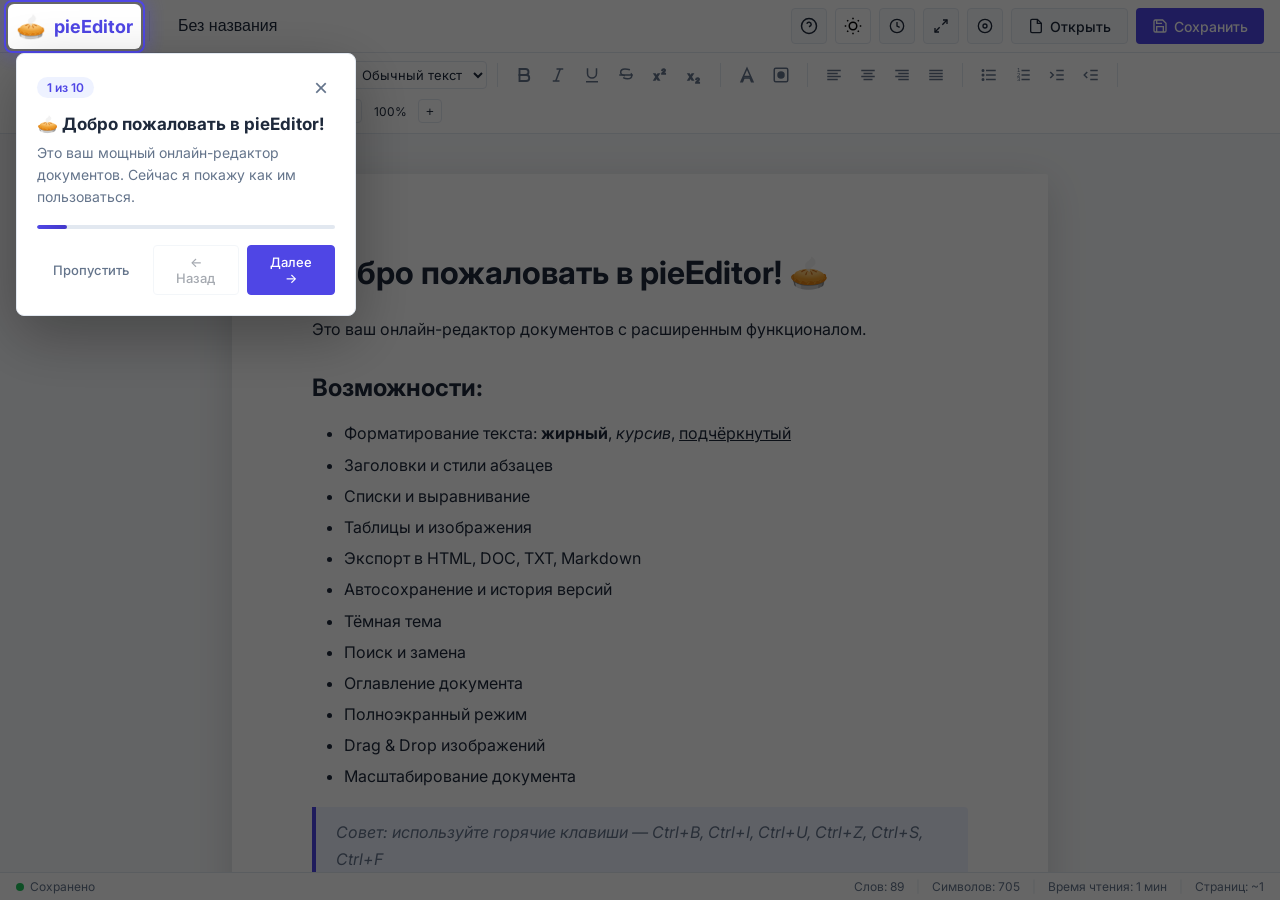
==== commit bd9826ae: "Update index.html" ====
--- a/index.html
+++ b/index.html
@@ -4,7 +4,8 @@
     <meta charset="UTF-8">
     <meta name="viewport" content="width=device-width, initial-scale=1.0">
     <title>pieEditor — Онлайн-редактор документов</title>
-    <link rel="stylesheet" href="style.css">
+    <link rel="stylesheet" href="css/style.css">
+    <link rel="preconnect" href="https://fonts.googleapis.com">
     <link href="https://fonts.googleapis.com/css2?family=Inter:wght@400;500;600;700&display=swap" rel="stylesheet">
 </head>
 <body>
@@ -15,24 +16,88 @@
                 <span class="logo-text">pieEditor</span>
             </div>
             <div class="document-title-wrapper">
-                <input type="text" class="document-title" id="docTitle" value="Без названия" placeholder="Название документа">
+                <input type="text" class="document-title" id="docTitle" value="Без названия" spellcheck="false">
             </div>
         </div>
         <div class="header-right">
-            <button class="btn btn-secondary" id="btnOpen">
-                <svg width="16" height="16" viewBox="0 0 24 24" fill="none" stroke="currentColor" stroke-width="2"><path d="M14 2H6a2 2 0 0 0-2 2v16a2 2 0 0 0 2 2h12a2 2 0 0 0 2-2V8z"/><polyline points="14 2 14 8 20 8"/></svg>
+            <button class="btn btn-secondary btn-icon" id="btnHelp" title="Инструкция">
+                <svg width="18" height="18" viewBox="0 0 24 24" fill="none" stroke="currentColor" stroke-width="2">
+                    <circle cx="12" cy="12" r="10"></circle>
+                    <path d="M9.09 9a3 3 0 0 1 5.83 1c0 2-3 3-3 3"></path>
+                    <line x1="12" y1="17" x2="12.01" y2="17"></line>
+                </svg>
+            </button>
+            <button class="theme-toggle" id="themeToggle" title="Переключить тему">
+                <svg width="18" height="18" viewBox="0 0 24 24" fill="none" stroke="currentColor" stroke-width="2">
+                    <circle cx="12" cy="12" r="5"></circle>
+                    <line x1="12" y1="1" x2="12" y2="3"></line>
+                    <line x1="12" y1="21" x2="12" y2="23"></line>
+                    <line x1="4.22" y1="4.22" x2="5.64" y2="5.64"></line>
+                    <line x1="18.36" y1="18.36" x2="19.78" y2="19.78"></line>
+                    <line x1="1" y1="12" x2="3" y2="12"></line>
+                    <line x1="21" y1="12" x2="23" y2="12"></line>
+                    <line x1="4.22" y1="19.78" x2="5.64" y2="18.36"></line>
+                    <line x1="18.36" y1="5.64" x2="19.78" y2="4.22"></line>
+                </svg>
+            </button>
+            <button class="btn btn-secondary btn-icon" id="btnVersions" title="История версий">
+                <svg width="16" height="16" viewBox="0 0 24 24" fill="none" stroke="currentColor" stroke-width="2">
+                    <circle cx="12" cy="12" r="10"></circle>
+                    <polyline points="12 6 12 12 16 14"></polyline>
+                </svg>
+            </button>
+            <button class="btn btn-secondary btn-icon" id="btnFullscreen" title="Полноэкранный режим">
+                <svg width="16" height="16" viewBox="0 0 24 24" fill="none" stroke="currentColor" stroke-width="2">
+                    <polyline points="15 3 21 3 21 9"></polyline>
+                    <polyline points="9 21 3 21 3 15"></polyline>
+                    <line x1="21" y1="3" x2="14" y2="10"></line>
+                    <line x1="3" y1="21" x2="10" y2="14"></line>
+                </svg>
+            </button>
+            <button class="btn btn-secondary btn-icon" id="btnFocus" title="Режим фокуса">
+                <svg width="16" height="16" viewBox="0 0 24 24" fill="none" stroke="currentColor" stroke-width="2">
+                    <circle cx="12" cy="12" r="10"></circle>
+                    <circle cx="12" cy="12" r="3"></circle>
+                </svg>
+            </button>
+            <button class="btn btn-secondary" id="btnOpen" title="Открыть файл">
+                <svg width="16" height="16" viewBox="0 0 24 24" fill="none" stroke="currentColor" stroke-width="2">
+                    <path d="M14 2H6a2 2 0 0 0-2 2v16a2 2 0 0 0 2 2h12a2 2 0 0 0 2-2V8z"></path>
+                    <polyline points="14 2 14 8 20 8"></polyline>
+                </svg>
                 Открыть
             </button>
-            <button class="btn btn-primary" id="btnSave">
-                <svg width="16" height="16" viewBox="0 0 24 24" fill="none" stroke="currentColor" stroke-width="2"><path d="M19 21H5a2 2 0 0 1-2-2V5a2 2 0 0 1 2-2h11l5 5v11a2 2 0 0 1-2 2z"/><polyline points="17 21 17 13 7 13 7 21"/><polyline points="7 3 7 8 15 8"/></svg>
+            <button class="btn btn-primary" id="btnSave" title="Сохранить">
+                <svg width="16" height="16" viewBox="0 0 24 24" fill="none" stroke="currentColor" stroke-width="2">
+                    <path d="M19 21H5a2 2 0 0 1-2-2V5a2 2 0 0 1 2-2h11l5 5v11a2 2 0 0 1-2 2z"></path>
+                    <polyline points="17 21 17 13 7 13 7 21"></polyline>
+                    <polyline points="7 3 7 8 15 8"></polyline>
+                </svg>
                 Сохранить
             </button>
         </div>
     </header>
 
-    <div class="toolbar">
-        <div class="toolbar-group">
-            <select class="toolbar-select" id="fontFamily">
+    <div class="toolbar" id="toolbar">
+        <div class="toolbar-group">
+            <button class="toolbar-btn" data-cmd="undo" data-action="true" title="Отменить (Ctrl+Z)">
+                <svg width="18" height="18" viewBox="0 0 24 24" fill="none" stroke="currentColor" stroke-width="2">
+                    <polyline points="1 4 1 10 7 10"></polyline>
+                    <path d="M3.51 15a9 9 0 1 0 2.13-9.36L1 10"></path>
+                </svg>
+            </button>
+            <button class="toolbar-btn" data-cmd="redo" data-action="true" title="Повторить (Ctrl+Y)">
+                <svg width="18" height="18" viewBox="0 0 24 24" fill="none" stroke="currentColor" stroke-width="2">
+                    <polyline points="23 4 23 10 17 10"></polyline>
+                    <path d="M20.49 15a9 9 0 1 1-2.12-9.36L23 10"></path>
+                </svg>
+            </button>
+        </div>
+
+        <div class="toolbar-divider"></div>
+
+        <div class="toolbar-group">
+            <select class="toolbar-select" id="fontFamily" title="Шрифт">
                 <option value="Inter">Inter</option>
                 <option value="Arial">Arial</option>
                 <option value="Georgia">Georgia</option>
@@ -40,7 +105,7 @@
                 <option value="Courier New">Courier New</option>
                 <option value="Verdana">Verdana</option>
             </select>
-            <select class="toolbar-select" id="fontSize">
+            <select class="toolbar-select" id="fontSize" title="Размер шрифта">
                 <option value="1">8px</option>
                 <option value="2">10px</option>
                 <option value="3" selected>12px</option>
@@ -49,7 +114,12 @@
                 <option value="6">24px</option>
                 <option value="7">36px</option>
             </select>
-            <select class="toolbar-select" id="formatBlock">
+        </div>
+
+        <div class="toolbar-divider"></div>
+
+        <div class="toolbar-group">
+            <select class="toolbar-select" id="formatBlock" title="Стиль абзаца">
                 <option value="p">Обычный текст</option>
                 <option value="h1">Заголовок 1</option>
                 <option value="h2">Заголовок 2</option>
@@ -63,39 +133,99 @@
         <div class="toolbar-divider"></div>
 
         <div class="toolbar-group">
-            <button class="toolbar-btn" data-cmd="bold" title="Жирный (Ctrl+B)"><b>B</b></button>
-            <button class="toolbar-btn" data-cmd="italic" title="Курсив (Ctrl+I)"><i>I</i></button>
-            <button class="toolbar-btn" data-cmd="underline" title="Подчёркнутый (Ctrl+U)"><u>U</u></button>
-            <button class="toolbar-btn" data-cmd="strikeThrough" title="Зачёркнутый"><s>S</s></button>
-        </div>
-
-        <div class="toolbar-divider"></div>
-
-        <div class="toolbar-group">
-            <button class="toolbar-color-btn" title="Цвет текста">
-                <svg width="16" height="16" viewBox="0 0 24 24" fill="currentColor"><path d="M5 19h14v2H5zM12 2L5.5 14h3.25L7 18h10l-1.75-4h3.25z"/></svg>
+            <button class="toolbar-btn" data-cmd="bold" title="Жирный (Ctrl+B)">
+                <svg width="18" height="18" viewBox="0 0 24 24" fill="none" stroke="currentColor" stroke-width="2.5">
+                    <path d="M6 4h8a4 4 0 0 1 4 4 4 4 0 0 1-4 4H6z"></path>
+                    <path d="M6 12h9a4 4 0 0 1 4 4 4 4 0 0 1-4 4H6z"></path>
+                </svg>
+            </button>
+            <button class="toolbar-btn" data-cmd="italic" title="Курсив (Ctrl+I)">
+                <svg width="18" height="18" viewBox="0 0 24 24" fill="none" stroke="currentColor" stroke-width="2">
+                    <line x1="19" y1="4" x2="10" y2="4"></line>
+                    <line x1="14" y1="20" x2="5" y2="20"></line>
+                    <line x1="15" y1="4" x2="9" y2="20"></line>
+                </svg>
+            </button>
+            <button class="toolbar-btn" data-cmd="underline" title="Подчёркнутый (Ctrl+U)">
+                <svg width="18" height="18" viewBox="0 0 24 24" fill="none" stroke="currentColor" stroke-width="2">
+                    <path d="M6 3v7a6 6 0 0 0 6 6 6 6 0 0 0 6-6V3"></path>
+                    <line x1="4" y1="21" x2="20" y2="21"></line>
+                </svg>
+            </button>
+            <button class="toolbar-btn" data-cmd="strikeThrough" title="Зачёркнутый">
+                <svg width="18" height="18" viewBox="0 0 24 24" fill="none" stroke="currentColor" stroke-width="2">
+                    <path d="M17.3 4.9c-2.3-.6-4.9-1-6.7-1-2.7 0-5.7 1-5.7 4.5 0 3.1 2.6 4 5.7 4.5"></path>
+                    <path d="M8.2 15.4c1.5.8 3.7 1.6 5.8 1.6 2.7 0 5.7-1 5.7-4.5 0-1.3-.5-2.2-1.3-2.8"></path>
+                    <line x1="3" y1="12" x2="21" y2="12"></line>
+                </svg>
+            </button>
+            <button class="toolbar-btn" data-cmd="superscript" title="Верхний индекс">
+                <svg width="18" height="18" viewBox="0 0 24 24" fill="none" stroke="currentColor" stroke-width="2">
+                    <text x="4" y="18" font-size="14" fill="currentColor">x</text>
+                    <text x="14" y="10" font-size="10" fill="currentColor">2</text>
+                </svg>
+            </button>
+            <button class="toolbar-btn" data-cmd="subscript" title="Нижний индекс">
+                <svg width="18" height="18" viewBox="0 0 24 24" fill="none" stroke="currentColor" stroke-width="2">
+                    <text x="4" y="18" font-size="14" fill="currentColor">x</text>
+                    <text x="14" y="22" font-size="10" fill="currentColor">2</text>
+                </svg>
+            </button>
+        </div>
+
+        <div class="toolbar-divider"></div>
+
+        <div class="toolbar-group">
+            <label class="toolbar-color-btn" title="Цвет текста">
+                <svg width="18" height="18" viewBox="0 0 24 24" fill="none" stroke="currentColor" stroke-width="2">
+                    <path d="M12 3L4 21h2l2-5h8l2 5h2L12 3z"></path>
+                    <line x1="8" y1="14" x2="16" y2="14"></line>
+                </svg>
                 <input type="color" class="color-input" id="textColor" value="#000000">
-            </button>
-            <button class="toolbar-color-btn" title="Цвет фона">
-                <svg width="16" height="16" viewBox="0 0 24 24" fill="none" stroke="currentColor" stroke-width="2"><rect x="3" y="3" width="18" height="18" rx="2"/><path d="M3 15h18"/></svg>
+            </label>
+            <label class="toolbar-color-btn" title="Цвет фона">
+                <svg width="18" height="18" viewBox="0 0 24 24" fill="none" stroke="currentColor" stroke-width="2">
+                    <rect x="3" y="3" width="18" height="18" rx="2" ry="2"></rect>
+                    <circle cx="12" cy="12" r="4" fill="currentColor"></circle>
+                </svg>
                 <input type="color" class="color-input" id="bgColor" value="#ffff00">
-            </button>
+            </label>
         </div>
 
         <div class="toolbar-divider"></div>
 
         <div class="toolbar-group">
             <button class="toolbar-btn" data-cmd="justifyLeft" title="По левому краю">
-                <svg width="16" height="16" viewBox="0 0 24 24" fill="none" stroke="currentColor" stroke-width="2"><line x1="3" y1="6" x2="21" y2="6"/><line x1="3" y1="12" x2="15" y2="12"/><line x1="3" y1="18" x2="18" y2="18"/></svg>
+                <svg width="18" height="18" viewBox="0 0 24 24" fill="none" stroke="currentColor" stroke-width="2">
+                    <line x1="17" y1="10" x2="3" y2="10"></line>
+                    <line x1="21" y1="6" x2="3" y2="6"></line>
+                    <line x1="21" y1="14" x2="3" y2="14"></line>
+                    <line x1="17" y1="18" x2="3" y2="18"></line>
+                </svg>
             </button>
             <button class="toolbar-btn" data-cmd="justifyCenter" title="По центру">
-                <svg width="16" height="16" viewBox="0 0 24 24" fill="none" stroke="currentColor" stroke-width="2"><line x1="3" y1="6" x2="21" y2="6"/><line x1="6" y1="12" x2="18" y2="12"/><line x1="4" y1="18" x2="20" y2="18"/></svg>
+                <svg width="18" height="18" viewBox="0 0 24 24" fill="none" stroke="currentColor" stroke-width="2">
+                    <line x1="18" y1="10" x2="6" y2="10"></line>
+                    <line x1="21" y1="6" x2="3" y2="6"></line>
+                    <line x1="21" y1="14" x2="3" y2="14"></line>
+                    <line x1="18" y1="18" x2="6" y2="18"></line>
+                </svg>
             </button>
             <button class="toolbar-btn" data-cmd="justifyRight" title="По правому краю">
-                <svg width="16" height="16" viewBox="0 0 24 24" fill="none" stroke="currentColor" stroke-width="2"><line x1="3" y1="6" x2="21" y2="6"/><line x1="9" y1="12" x2="21" y2="12"/><line x1="6" y1="18" x2="21" y2="18"/></svg>
+                <svg width="18" height="18" viewBox="0 0 24 24" fill="none" stroke="currentColor" stroke-width="2">
+                    <line x1="21" y1="10" x2="7" y2="10"></line>
+                    <line x1="21" y1="6" x2="3" y2="6"></line>
+                    <line x1="21" y1="14" x2="3" y2="14"></line>
+                    <line x1="21" y1="18" x2="7" y2="18"></line>
+                </svg>
             </button>
             <button class="toolbar-btn" data-cmd="justifyFull" title="По ширине">
-                <svg width="16" height="16" viewBox="0 0 24 24" fill="none" stroke="currentColor" stroke-width="2"><line x1="3" y1="6" x2="21" y2="6"/><line x1="3" y1="12" x2="21" y2="12"/><line x1="3" y1="18" x2="21" y2="18"/></svg>
+                <svg width="18" height="18" viewBox="0 0 24 24" fill="none" stroke="currentColor" stroke-width="2">
+                    <line x1="21" y1="10" x2="3" y2="10"></line>
+                    <line x1="21" y1="6" x2="3" y2="6"></line>
+                    <line x1="21" y1="14" x2="3" y2="14"></line>
+                    <line x1="21" y1="18" x2="3" y2="18"></line>
+                </svg>
             </button>
         </div>
 
@@ -103,64 +233,128 @@
 
         <div class="toolbar-group">
             <button class="toolbar-btn" data-cmd="insertUnorderedList" title="Маркированный список">
-                <svg width="16" height="16" viewBox="0 0 24 24" fill="none" stroke="currentColor" stroke-width="2"><line x1="9" y1="6" x2="20" y2="6"/><line x1="9" y1="12" x2="20" y2="12"/><line x1="9" y1="18" x2="20" y2="18"/><circle cx="4" cy="6" r="1.5" fill="currentColor"/><circle cx="4" cy="12" r="1.5" fill="currentColor"/><circle cx="4" cy="18" r="1.5" fill="currentColor"/></svg>
+                <svg width="18" height="18" viewBox="0 0 24 24" fill="none" stroke="currentColor" stroke-width="2">
+                    <line x1="8" y1="6" x2="21" y2="6"></line>
+                    <line x1="8" y1="12" x2="21" y2="12"></line>
+                    <line x1="8" y1="18" x2="21" y2="18"></line>
+                    <circle cx="4" cy="6" r="1" fill="currentColor"></circle>
+                    <circle cx="4" cy="12" r="1" fill="currentColor"></circle>
+                    <circle cx="4" cy="18" r="1" fill="currentColor"></circle>
+                </svg>
             </button>
             <button class="toolbar-btn" data-cmd="insertOrderedList" title="Нумерованный список">
-                <svg width="16" height="16" viewBox="0 0 24 24" fill="none" stroke="currentColor" stroke-width="2"><line x1="10" y1="6" x2="21" y2="6"/><line x1="10" y1="12" x2="21" y2="12"/><line x1="10" y1="18" x2="21" y2="18"/><text x="2" y="8" font-size="7" fill="currentColor" stroke="none">1</text><text x="2" y="14" font-size="7" fill="currentColor" stroke="none">2</text><text x="2" y="20" font-size="7" fill="currentColor" stroke="none">3</text></svg>
-            </button>
-            <button class="toolbar-btn" data-cmd="indent" title="Увеличить отступ">
-                <svg width="16" height="16" viewBox="0 0 24 24" fill="none" stroke="currentColor" stroke-width="2"><polyline points="3 8 7 12 3 16"/><line x1="21" y1="12" x2="11" y2="12"/><line x1="21" y1="6" x2="11" y2="6"/><line x1="21" y1="18" x2="11" y2="18"/></svg>
-            </button>
-            <button class="toolbar-btn" data-cmd="outdent" title="Уменьшить отступ">
-                <svg width="16" height="16" viewBox="0 0 24 24" fill="none" stroke="currentColor" stroke-width="2"><polyline points="7 8 3 12 7 16"/><line x1="21" y1="12" x2="11" y2="12"/><line x1="21" y1="6" x2="11" y2="6"/><line x1="21" y1="18" x2="11" y2="18"/></svg>
-            </button>
-        </div>
-
-        <div class="toolbar-divider"></div>
-
-        <div class="toolbar-group">
-            <button class="toolbar-btn" data-cmd="insertImage" id="btnInsertImage" title="Вставить изображение">
-                <svg width="16" height="16" viewBox="0 0 24 24" fill="none" stroke="currentColor" stroke-width="2"><rect x="3" y="3" width="18" height="18" rx="2"/><circle cx="8.5" cy="8.5" r="1.5"/><polyline points="21 15 16 10 5 21"/></svg>
-            </button>
-            <button class="toolbar-btn" id="btnInsertTable" title="Вставить таблицу">
-                <svg width="16" height="16" viewBox="0 0 24 24" fill="none" stroke="currentColor" stroke-width="2"><rect x="3" y="3" width="18" height="18" rx="2"/><line x1="3" y1="9" x2="21" y2="9"/><line x1="3" y1="15" x2="21" y2="15"/><line x1="9" y1="3" x2="9" y2="21"/><line x1="15" y1="3" x2="15" y2="21"/></svg>
-            </button>
-            <button class="toolbar-btn" data-cmd="createLink" title="Вставить ссылку">
-                <svg width="16" height="16" viewBox="0 0 24 24" fill="none" stroke="currentColor" stroke-width="2"><path d="M10 13a5 5 0 0 0 7.54.54l3-3a5 5 0 0 0-7.07-7.07l-1.72 1.71"/><path d="M14 11a5 5 0 0 0-7.54-.54l-3 3a5 5 0 0 0 7.07 7.07l1.71-1.71"/></svg>
-            </button>
-            <button class="toolbar-btn" id="btnInsertHR" title="Горизонтальная линия">
-                <svg width="16" height="16" viewBox="0 0 24 24" fill="none" stroke="currentColor" stroke-width="2"><line x1="3" y1="12" x2="21" y2="12"/></svg>
-            </button>
-        </div>
-
-        <div class="toolbar-divider"></div>
-
-        <div class="toolbar-group">
-            <button class="toolbar-btn" id="btnSearch" title="Поиск (Ctrl+F)">
-                <svg width="16" height="16" viewBox="0 0 24 24" fill="none" stroke="currentColor" stroke-width="2"><circle cx="11" cy="11" r="8"/><line x1="21" y1="21" x2="16.65" y2="16.65"/></svg>
-            </button>
-            <button class="toolbar-btn" id="btnTOC" title="Оглавление">
-                <svg width="16" height="16" viewBox="0 0 24 24" fill="none" stroke="currentColor" stroke-width="2"><line x1="3" y1="6" x2="21" y2="6"/><line x1="7" y1="12" x2="21" y2="12"/><line x1="7" y1="18" x2="21" y2="18"/><circle cx="3" cy="6" r="1" fill="currentColor"/><circle cx="3" cy="12" r="1" fill="currentColor"/><circle cx="3" cy="18" r="1" fill="currentColor"/></svg>
-            </button>
-        </div>
-
-        <div class="toolbar-divider"></div>
-
-        <div class="toolbar-group zoom-control">
+                <svg width="18" height="18" viewBox="0 0 24 24" fill="none" stroke="currentColor" stroke-width="2">
+                    <line x1="10" y1="6" x2="21" y2="6"></line>
+                    <line x1="10" y1="12" x2="21" y2="12"></line>
+                    <line x1="10" y1="18" x2="21" y2="18"></line>
+                    <text x="4" y="8" font-size="8" fill="currentColor" stroke="none">1</text>
+                    <text x="4" y="14" font-size="8" fill="currentColor" stroke="none">2</text>
+                    <text x="4" y="20" font-size="8" fill="currentColor" stroke="none">3</text>
+                </svg>
+            </button>
+            <button class="toolbar-btn" data-cmd="indent" data-action="true" title="Увеличить отступ">
+                <svg width="18" height="18" viewBox="0 0 24 24" fill="none" stroke="currentColor" stroke-width="2">
+                    <polyline points="3 8 7 12 3 16"></polyline>
+                    <line x1="21" y1="12" x2="11" y2="12"></line>
+                    <line x1="21" y1="6" x2="11" y2="6"></line>
+                    <line x1="21" y1="18" x2="11" y2="18"></line>
+                </svg>
+            </button>
+            <button class="toolbar-btn" data-cmd="outdent" data-action="true" title="Уменьшить отступ">
+                <svg width="18" height="18" viewBox="0 0 24 24" fill="none" stroke="currentColor" stroke-width="2">
+                    <polyline points="7 8 3 12 7 16"></polyline>
+                    <line x1="21" y1="12" x2="11" y2="12"></line>
+                    <line x1="21" y1="6" x2="11" y2="6"></line>
+                    <line x1="21" y1="18" x2="11" y2="18"></line>
+                </svg>
+            </button>
+        </div>
+
+        <div class="toolbar-divider"></div>
+
+        <div class="toolbar-group">
+            <button class="toolbar-btn" data-cmd="createLink" data-action="true" title="Вставить ссылку">
+                <svg width="18" height="18" viewBox="0 0 24 24" fill="none" stroke="currentColor" stroke-width="2">
+                    <path d="M10 13a5 5 0 0 0 7.54.54l3-3a5 5 0 0 0-7.07-7.07l-1.72 1.71"></path>
+                    <path d="M14 11a5 5 0 0 0-7.54-.54l-3 3a5 5 0 0 0 7.07 7.07l1.71-1.71"></path>
+                </svg>
+            </button>
+            <button class="toolbar-btn" data-cmd="unlink" data-action="true" title="Удалить ссылку">
+                <svg width="18" height="18" viewBox="0 0 24 24" fill="none" stroke="currentColor" stroke-width="2">
+                    <path d="M18.84 12.25l1.72-1.71a5 5 0 0 0-7.07-7.07l-3 3a5 5 0 0 0 .12 7.19"></path>
+                    <path d="M5.16 11.75l-1.72 1.71a5 5 0 0 0 7.07 7.07l3-3a5 5 0 0 0-.12-7.19"></path>
+                    <line x1="1" y1="1" x2="23" y2="23"></line>
+                </svg>
+            </button>
+            <button class="toolbar-btn" data-action="true" id="btnInsertImage" title="Вставить изображение">
+                <svg width="18" height="18" viewBox="0 0 24 24" fill="none" stroke="currentColor" stroke-width="2">
+                    <rect x="3" y="3" width="18" height="18" rx="2" ry="2"></rect>
+                    <circle cx="8.5" cy="8.5" r="1.5"></circle>
+                    <polyline points="21 15 16 10 5 21"></polyline>
+                </svg>
+            </button>
+            <button class="toolbar-btn" data-action="true" id="btnInsertTable" title="Вставить таблицу">
+                <svg width="18" height="18" viewBox="0 0 24 24" fill="none" stroke="currentColor" stroke-width="2">
+                    <rect x="3" y="3" width="18" height="18" rx="2" ry="2"></rect>
+                    <line x1="3" y1="9" x2="21" y2="9"></line>
+                    <line x1="3" y1="15" x2="21" y2="15"></line>
+                    <line x1="9" y1="3" x2="9" y2="21"></line>
+                    <line x1="15" y1="3" x2="15" y2="21"></line>
+                </svg>
+            </button>
+            <button class="toolbar-btn" data-action="true" id="btnInsertHR" title="Горизонтальная линия">
+                <svg width="18" height="18" viewBox="0 0 24 24" fill="none" stroke="currentColor" stroke-width="2">
+                    <line x1="3" y1="12" x2="21" y2="12"></line>
+                </svg>
+            </button>
+        </div>
+
+        <div class="toolbar-divider"></div>
+
+        <div class="toolbar-group">
+            <button class="toolbar-btn" data-action="true" id="btnSearch" title="Поиск и замена (Ctrl+F)">
+                <svg width="18" height="18" viewBox="0 0 24 24" fill="none" stroke="currentColor" stroke-width="2">
+                    <circle cx="11" cy="11" r="8"></circle>
+                    <line x1="21" y1="21" x2="16.65" y2="16.65"></line>
+                </svg>
+            </button>
+            <button class="toolbar-btn" data-action="true" id="btnTOC" title="Оглавление">
+                <svg width="18" height="18" viewBox="0 0 24 24" fill="none" stroke="currentColor" stroke-width="2">
+                    <line x1="8" y1="6" x2="21" y2="6"></line>
+                    <line x1="8" y1="12" x2="21" y2="12"></line>
+                    <line x1="8" y1="18" x2="21" y2="18"></line>
+                    <line x1="3" y1="6" x2="3.01" y2="6"></line>
+                    <line x1="3" y1="12" x2="3.01" y2="12"></line>
+                    <line x1="3" y1="18" x2="3.01" y2="18"></line>
+                </svg>
+            </button>
+            <button class="toolbar-btn" data-cmd="removeFormat" data-action="true" title="Очистить форматирование">
+                <svg width="18" height="18" viewBox="0 0 24 24" fill="none" stroke="currentColor" stroke-width="2">
+                    <path d="M4 7V4h16v3"></path>
+                    <path d="M9 20h6"></path>
+                    <path d="M12 4v16"></path>
+                    <line x1="2" y1="2" x2="22" y2="22" stroke="red" stroke-width="2"></line>
+                </svg>
+            </button>
+        </div>
+
+        <div class="toolbar-divider"></div>
+
+        <div class="zoom-control">
             <button class="zoom-btn" id="zoomOut" title="Уменьшить">−</button>
             <span class="zoom-value" id="zoomValue">100%</span>
             <button class="zoom-btn" id="zoomIn" title="Увеличить">+</button>
         </div>
     </div>
 
-    <div class="editor-container">
+    <div class="editor-container" id="editorContainer">
         <div class="page-wrapper">
-            <div class="page" id="editor" contenteditable="true">
+            <div class="page" id="editor" contenteditable="true" spellcheck="true">
                 <h1>Добро пожаловать в pieEditor! 🥧</h1>
                 <p>Это ваш онлайн-редактор документов с расширенным функционалом.</p>
                 <h2>Возможности:</h2>
                 <ul>
-                    <li><strong>Форматирование текста:</strong> жирный, курсив, подчёркнутый</li>
+                    <li>Форматирование текста: <b>жирный</b>, <i>курсив</i>, <u>подчёркнутый</u></li>
                     <li>Заголовки и стили абзацев</li>
                     <li>Списки и выравнивание</li>
                     <li>Таблицы и изображения</li>
@@ -173,24 +367,25 @@
                     <li>Drag & Drop изображений</li>
                     <li>Масштабирование документа</li>
                 </ul>
-                <p><strong>Совет:</strong> используйте горячие клавиши — <kbd>Ctrl+B</kbd>, <kbd>Ctrl+I</kbd>, <kbd>Ctrl+U</kbd>, <kbd>Ctrl+Z</kbd>, <kbd>Ctrl+S</kbd>, <kbd>Ctrl+F</kbd></p>
+                <blockquote>Совет: используйте горячие клавиши — Ctrl+B, Ctrl+I, Ctrl+U, Ctrl+Z, Ctrl+S, Ctrl+F</blockquote>
                 <h2>Пример форматирования</h2>
-                <p>Это обычный текст с <span style="color:#e11d48">цветным фрагментом</span> и <mark>выделением</mark>.</p>
-                <pre>// Пример кода
+                <p>Это обычный текст с <span style="color: #e74c3c;">цветным</span> фрагментом и <mark style="background: #f1c40f;">выделением</mark>.</p>
+                <pre><code>// Пример кода
 function hello() {
     console.log("Hello, pieEditor!");
-}</pre>
-                <blockquote>Попробуйте перетащить изображение прямо в редактор!</blockquote>
+}</code></pre>
+                <hr>
+                <p>Попробуйте перетащить изображение прямо в редактор!</p>
             </div>
         </div>
     </div>
 
     <footer class="footer">
         <div class="footer-left">
-            <div class="status-indicator">
-                <span class="status-dot saved" id="statusDot"></span>
-                <span class="status-text" id="statusText">Сохранено</span>
-            </div>
+            <span class="status-indicator" id="statusIndicator">
+                <span class="status-dot saved"></span>
+                <span id="statusText">Сохранено</span>
+            </span>
         </div>
         <div class="footer-right">
             <span id="wordCount">Слов: 0</span>
@@ -203,12 +398,12 @@
         </div>
     </footer>
 
-    <!-- Save Modal -->
+    <!-- Модалки -->
     <div class="modal-overlay" id="saveModal">
         <div class="modal">
             <div class="modal-header">
                 <h3>Сохранить документ</h3>
-                <button class="modal-close" id="closeSaveModal">×</button>
+                <button class="modal-close" id="closeSaveModal">&times;</button>
             </div>
             <div class="modal-body">
                 <p>Выберите формат для сохранения:</p>
@@ -248,42 +443,42 @@
         </div>
     </div>
 
-    <!-- Search Modal -->
     <div class="modal-overlay" id="searchModal">
         <div class="modal search-modal">
             <div class="modal-header">
                 <h3>Поиск и замена</h3>
-                <button class="modal-close" id="closeSearchModal">×</button>
+                <button class="modal-close" id="closeSearchModal">&times;</button>
             </div>
             <div class="modal-body">
                 <div class="search-input-group">
                     <input type="text" class="search-input" id="searchInput" placeholder="Найти...">
-                    <div class="search-buttons">
-                        <button class="search-btn" id="searchPrev">◀</button>
-                        <button class="search-btn" id="searchNext">▶</button>
-                    </div>
+                    <button class="search-btn" id="searchPrev">◀</button>
+                    <button class="search-btn" id="searchNext">▶</button>
                 </div>
                 <div class="search-input-group">
                     <input type="text" class="search-input" id="replaceInput" placeholder="Заменить на...">
-                    <div class="search-buttons">
-                        <button class="search-btn search-btn-primary" id="replaceBtn">Заменить</button>
-                        <button class="search-btn" id="replaceAllBtn">Всё</button>
-                    </div>
+                    <button class="search-btn search-btn-primary" id="replaceBtn">Заменить</button>
+                    <button class="search-btn" id="replaceAllBtn">Всё</button>
                 </div>
                 <div class="search-options">
-                    <label class="search-option"><input type="checkbox" id="searchCase"> Учитывать регистр</label>
-                    <label class="search-option"><input type="checkbox" id="searchWhole"> Целое слово</label>
+                    <label class="search-option">
+                        <input type="checkbox" id="searchCase">
+                        <span>Учитывать регистр</span>
+                    </label>
+                    <label class="search-option">
+                        <input type="checkbox" id="searchWhole">
+                        <span>Целое слово</span>
+                    </label>
                 </div>
             </div>
         </div>
     </div>
 
-    <!-- TOC Modal -->
     <div class="modal-overlay" id="tocModal">
         <div class="modal toc-modal">
             <div class="modal-header">
                 <h3>Оглавление</h3>
-                <button class="modal-close" id="closeTocModal">×</button>
+                <button class="modal-close" id="closeTocModal">&times;</button>
             </div>
             <div class="modal-body">
                 <ul class="toc-list" id="tocList"></ul>
@@ -291,52 +486,49 @@
         </div>
     </div>
 
-    <!-- Versions Modal -->
     <div class="modal-overlay" id="versionModal">
         <div class="modal version-modal">
             <div class="modal-header">
                 <h3>История версий</h3>
-                <button class="modal-close" id="closeVersionModal">×</button>
+                <button class="modal-close" id="closeVersionModal">&times;</button>
             </div>
             <div class="modal-body">
-                <button class="btn btn-secondary" id="clearVersions" style="margin-bottom:12px;">Очистить историю</button>
                 <div class="version-list" id="versionList"></div>
-            </div>
-        </div>
-    </div>
-
-    <!-- Hidden inputs -->
-    <input type="file" id="fileInput" accept=".html,.htm,.txt,.doc,.docx" style="display:none">
-    <input type="file" id="imageInput" accept="image/*" style="display:none">
-
-    <!-- Drop Zone -->
-    <div class="drop-zone" id="dropZone">
-        <div class="drop-zone-text">Перетащите изображение сюда</div>
-    </div>
-
-    <!-- Tour -->
+                <button class="btn btn-secondary" id="clearVersions" style="margin-top: 12px;">Очистить историю</button>
+            </div>
+        </div>
+    </div>
+
+    <!-- Контейнер интерактивного тура -->
     <div class="tour-overlay" id="tourOverlay">
         <div class="tour-highlight" id="tourHighlight"></div>
         <div class="tour-tooltip" id="tourTooltip">
             <div class="tour-tooltip-header">
                 <span class="tour-step-counter" id="tourStepCounter">1 из 10</span>
-                <button class="tour-close" id="tourClose">×</button>
-            </div>
-            <div class="tour-title" id="tourTitle">Заголовок</div>
-            <div class="tour-description" id="tourDescription">Описание шага</div>
+                <button class="tour-close" id="tourClose">&times;</button>
+            </div>
+            <h4 class="tour-title" id="tourTitle"></h4>
+            <p class="tour-description" id="tourDescription"></p>
             <div class="tour-progress">
                 <div class="tour-progress-bar" id="tourProgressBar"></div>
             </div>
             <div class="tour-actions">
                 <button class="tour-btn tour-btn-skip" id="tourSkip">Пропустить</button>
                 <div class="tour-nav">
-                    <button class="tour-btn tour-btn-prev" id="tourPrev" disabled>← Назад</button>
+                    <button class="tour-btn tour-btn-prev" id="tourPrev">← Назад</button>
                     <button class="tour-btn tour-btn-next" id="tourNext">Далее →</button>
                 </div>
             </div>
         </div>
     </div>
 
-    <script src="app.js"></script>
+    <div class="drop-zone" id="dropZone">
+        <div class="drop-zone-text">Перетащите изображение сюда</div>
+    </div>
+
+    <input type="file" id="fileInput" accept=".html,.htm,.txt,.doc" style="display:none">
+    <input type="file" id="imageInput" accept="image/*" style="display:none">
+
+    <script src="js/app.js"></script>
 </body>
 </html>
--- a/css/style.css
+++ b/css/style.css
@@ -0,0 +1,526 @@
+* {
+    margin: 0;
+    padding: 0;
+    box-sizing: border-box;
+}
+
+:root {
+    --primary: #4f46e5;
+    --primary-hover: #4338ca;
+    --primary-light: #eef2ff;
+    --bg: #f8fafc;
+    --surface: #ffffff;
+    --surface-hover: #f1f5f9;
+    --border: #e2e8f0;
+    --text: #1e293b;
+    --text-secondary: #64748b;
+    --shadow: 0 1px 3px rgba(0,0,0,0.1);
+    --shadow-lg: 0 10px 40px rgba(0,0,0,0.15);
+    --radius: 8px;
+    --radius-sm: 4px;
+}
+
+[data-theme="dark"] {
+    --primary: #6366f1;
+    --primary-hover: #818cf8;
+    --primary-light: #312e81;
+    --bg: #0f172a;
+    --surface: #1e293b;
+    --surface-hover: #334155;
+    --border: #334155;
+    --text: #f1f5f9;
+    --text-secondary: #94a3b8;
+    --shadow: 0 1px 3px rgba(0,0,0,0.3);
+    --shadow-lg: 0 10px 40px rgba(0,0,0,0.5);
+}
+
+body {
+    font-family: 'Inter', -apple-system, BlinkMacSystemFont, 'Segoe UI', 'Roboto', 'Oxygen', 'Ubuntu', 'Cantarell', 'Fira Sans', 'Droid Sans', 'Helvetica Neue', sans-serif;
+    background: var(--bg);
+    color: var(--text);
+    height: 100vh;
+    display: flex;
+    flex-direction: column;
+    overflow: hidden;
+    transition: background 0.3s, color 0.3s;
+    -webkit-font-smoothing: antialiased;
+    -moz-osx-font-smoothing: grayscale;
+    text-rendering: optimizeLegibility;
+    font-feature-settings: 'kern' 1, 'liga' 1;
+}
+
+.header {
+    display: flex;
+    align-items: center;
+    justify-content: space-between;
+    padding: 8px 16px;
+    background: var(--surface);
+    border-bottom: 1px solid var(--border);
+    z-index: 100;
+    transition: background 0.3s, border-color 0.3s;
+}
+
+.header-left { display: flex; align-items: center; gap: 16px; }
+.logo { display: flex; align-items: center; gap: 8px; }
+.logo-icon { font-size: 24px; }
+.logo-text { font-size: 18px; font-weight: 700; color: var(--primary); }
+.document-title-wrapper { padding-left: 16px; border-left: 1px solid var(--border); }
+.document-title {
+    border: none; outline: none; font-size: 16px; font-weight: 500;
+    padding: 6px 12px; border-radius: var(--radius-sm); background: transparent;
+    color: var(--text); min-width: 200px; transition: background 0.2s;
+}
+.document-title:hover, .document-title:focus { background: var(--primary-light); }
+.header-right { display: flex; gap: 8px; }
+
+.btn {
+    display: inline-flex; align-items: center; gap: 6px; padding: 8px 16px;
+    border: none; border-radius: var(--radius-sm); font-size: 14px; font-weight: 500;
+    cursor: pointer; transition: all 0.2s; font-family: inherit;
+}
+.btn-primary { background: var(--primary); color: white; }
+.btn-primary:hover { background: var(--primary-hover); }
+.btn-secondary { background: var(--bg); color: var(--text); border: 1px solid var(--border); }
+.btn-secondary:hover { background: var(--primary-light); border-color: var(--primary); color: var(--primary); }
+.btn-icon { padding: 8px; width: 36px; height: 36px; display: flex; align-items: center; justify-content: center; }
+
+.toolbar {
+    display: flex; align-items: center; padding: 6px 16px; background: var(--surface);
+    border-bottom: 1px solid var(--border); gap: 4px; overflow-x: auto; flex-wrap: wrap;
+    transition: background 0.3s, border-color 0.3s;
+}
+.toolbar-group { display: flex; align-items: center; gap: 2px; }
+.toolbar-divider { width: 1px; height: 24px; background: var(--border); margin: 0 6px; }
+
+.toolbar-btn {
+    display: flex; align-items: center; justify-content: center; width: 32px; height: 32px;
+    border: 1px solid transparent; background: transparent; border-radius: var(--radius-sm);
+    cursor: pointer; color: var(--text-secondary);
+    transition: all 0.15s ease;
+    position: relative;
+}
+.toolbar-btn:hover {
+    background: var(--primary-light);
+    color: var(--primary);
+}
+.toolbar-btn:active:not(.active) {
+    transform: scale(0.9);
+    background: var(--primary-light);
+}
+.toolbar-btn.active {
+    background: var(--primary);
+    color: white;
+    border-color: var(--primary-hover);
+    box-shadow: inset 0 2px 4px rgba(0,0,0,0.2), 0 1px 0 rgba(255,255,255,0.1);
+    transform: translateY(1px);
+}
+.toolbar-btn.active:hover {
+    background: var(--primary-hover);
+    color: white;
+}
+
+.toolbar-select {
+    padding: 4px 8px; border: 1px solid var(--border); border-radius: var(--radius-sm);
+    background: var(--surface); font-size: 13px; color: var(--text); cursor: pointer;
+    outline: none; font-family: inherit; transition: border-color 0.2s;
+}
+.toolbar-select:hover, .toolbar-select:focus { border-color: var(--primary); }
+.toolbar-color-btn {
+    position: relative; display: flex; align-items: center; justify-content: center;
+    width: 32px; height: 32px; border: none; background: transparent; border-radius: var(--radius-sm);
+    cursor: pointer; color: var(--text-secondary); transition: all 0.15s;
+}
+.toolbar-color-btn:hover { background: var(--primary-light); color: var(--primary); }
+.color-input { position: absolute; width: 100%; height: 100%; opacity: 0; cursor: pointer; top: 0; left: 0; }
+
+.editor-container { flex: 1; overflow-y: auto; padding: 40px 20px; background: var(--bg); transition: background 0.3s; }
+.page-wrapper { display: flex; justify-content: center; }
+.page {
+    width: 100%; max-width: 816px; min-height: 1056px; background: var(--surface);
+    padding: 72px 80px; box-shadow: var(--shadow-lg); border-radius: 2px; outline: none;
+    font-size: 16px; line-height: 1.7; color: var(--text);
+    transition: background 0.3s, color 0.3s, transform 0.3s;
+    -webkit-font-smoothing: antialiased;
+    -moz-osx-font-smoothing: grayscale;
+    text-rendering: optimizeLegibility;
+    font-feature-settings: 'kern' 1, 'liga' 1, 'calt' 1;
+    -webkit-text-size-adjust: 100%;
+}
+.page:focus { outline: none; }
+.page h1 { font-size: 2em; margin-bottom: 0.5em; }
+.page h2 { font-size: 1.5em; margin-bottom: 0.5em; margin-top: 1em; }
+.page h3 { font-size: 1.25em; margin-bottom: 0.5em; margin-top: 1em; }
+.page h4 { font-size: 1.1em; margin-bottom: 0.5em; margin-top: 1em; }
+.page p { margin-bottom: 1em; }
+.page ul, .page ol { margin-bottom: 1em; padding-left: 2em; }
+.page li { margin-bottom: 0.25em; }
+.page blockquote {
+    border-left: 4px solid var(--primary); padding: 12px 20px; margin: 1em 0;
+    background: var(--primary-light); border-radius: 0 var(--radius-sm) var(--radius-sm) 0;
+    font-style: italic; color: var(--text-secondary);
+}
+.page pre {
+    background: #1e293b; color: #e2e8f0; padding: 16px; border-radius: var(--radius);
+    overflow-x: auto; margin: 1em 0; font-family: 'Courier New', monospace;
+}
+.page a { color: var(--primary); text-decoration: underline; }
+.page img { max-width: 100%; height: auto; border-radius: var(--radius-sm); margin: 1em 0; }
+.page table { width: 100%; border-collapse: collapse; margin: 1em 0; }
+.page table td, .page table th { border: 1px solid var(--border); padding: 8px 12px; min-width: 80px; }
+.page table th { background: var(--primary-light); font-weight: 600; }
+.page hr { border: none; border-top: 2px solid var(--border); margin: 2em 0; }
+
+.footer {
+    display: flex; align-items: center; justify-content: space-between; padding: 6px 16px;
+    background: var(--surface); border-top: 1px solid var(--border); font-size: 12px;
+    color: var(--text-secondary); transition: background 0.3s, border-color 0.3s;
+}
+.footer-right { display: flex; gap: 12px; align-items: center; }
+.footer-divider { color: var(--border); }
+.status-indicator { display: flex; align-items: center; gap: 6px; }
+.status-dot { width: 8px; height: 8px; border-radius: 50%; }
+.status-dot.saved { background: #22c55e; }
+.status-dot.unsaved { background: #f59e0b; animation: pulse 1.5s infinite; }
+@keyframes pulse { 0%, 100% { opacity: 1; } 50% { opacity: 0.4; } }
+
+.modal-overlay {
+    display: none; position: fixed; top: 0; left: 0; width: 100%; height: 100%;
+    background: rgba(0,0,0,0.5); z-index: 1000; align-items: center; justify-content: center;
+    backdrop-filter: blur(4px);
+}
+.modal-overlay.active { display: flex; }
+.modal {
+    background: var(--surface); border-radius: var(--radius); box-shadow: var(--shadow-lg);
+    width: 100%; max-width: 500px; overflow: hidden; animation: modalIn 0.2s ease;
+}
+@keyframes modalIn { from { opacity: 0; transform: scale(0.95) translateY(10px); } to { opacity: 1; transform: scale(1) translateY(0); } }
+.modal-header {
+    display: flex; align-items: center; justify-content: space-between; padding: 16px 20px;
+    border-bottom: 1px solid var(--border);
+}
+.modal-header h3 { font-size: 16px; font-weight: 600; }
+.modal-close {
+    background: none; border: none; font-size: 24px; cursor: pointer; color: var(--text-secondary);
+    width: 32px; height: 32px; display: flex; align-items: center; justify-content: center;
+    border-radius: var(--radius-sm); transition: all 0.15s;
+}
+.modal-close:hover { background: var(--surface-hover); color: var(--text); }
+.modal-body { padding: 20px; }
+.modal-body p { margin-bottom: 16px; color: var(--text-secondary); }
+.save-options { display: grid; grid-template-columns: repeat(2, 1fr); gap: 8px; }
+.save-option {
+    display: flex; flex-direction: column; align-items: center; gap: 8px; padding: 16px;
+    border: 1px solid var(--border); border-radius: var(--radius); background: var(--surface);
+    cursor: pointer; transition: all 0.15s; text-align: center; font-family: inherit;
+}
+.save-option:hover { border-color: var(--primary); background: var(--primary-light); }
+.save-icon { font-size: 32px; }
+.save-label { font-weight: 600; font-size: 14px; color: var(--text); }
+.save-desc { font-size: 11px; color: var(--text-secondary); }
+
+.search-modal { max-width: 600px; }
+.search-input-group { display: flex; gap: 8px; margin-bottom: 12px; }
+.search-input {
+    flex: 1; padding: 10px 12px; border: 1px solid var(--border); border-radius: var(--radius-sm);
+    background: var(--bg); color: var(--text); font-size: 14px; outline: none; font-family: inherit;
+}
+.search-input:focus { border-color: var(--primary); }
+.search-buttons { display: flex; gap: 8px; }
+.search-btn {
+    padding: 8px 16px; border: 1px solid var(--border); border-radius: var(--radius-sm);
+    background: var(--surface); color: var(--text); cursor: pointer; font-size: 13px;
+    font-family: inherit; transition: all 0.15s;
+}
+.search-btn:hover { background: var(--primary-light); border-color: var(--primary); }
+.search-btn-primary { background: var(--primary); color: white; border-color: var(--primary); }
+.search-btn-primary:hover { background: var(--primary-hover); }
+.search-options { display: flex; gap: 16px; margin-top: 12px; font-size: 13px; }
+.search-option { display: flex; align-items: center; gap: 6px; cursor: pointer; }
+
+.toc-modal { max-width: 700px; max-height: 80vh; }
+.toc-list { list-style: none; max-height: 400px; overflow-y: auto; }
+.toc-item { padding: 8px 12px; border-radius: var(--radius-sm); cursor: pointer; transition: background 0.15s; margin-bottom: 4px; }
+.toc-item:hover { background: var(--primary-light); }
+.toc-item-h1 { font-weight: 600; }
+.toc-item-h2 { padding-left: 24px; }
+.toc-item-h3 { padding-left: 48px; font-size: 14px; }
+.toc-item-h4 { padding-left: 72px; font-size: 13px; }
+
+.version-modal { max-width: 600px; }
+.version-list { max-height: 400px; overflow-y: auto; }
+.version-item {
+    display: flex; justify-content: space-between; align-items: center; padding: 12px;
+    border: 1px solid var(--border); border-radius: var(--radius-sm); margin-bottom: 8px;
+    transition: all 0.15s;
+}
+.version-item:hover { background: var(--primary-light); border-color: var(--primary); }
+.version-info { flex: 1; }
+.version-title { font-weight: 600; margin-bottom: 4px; }
+.version-date { font-size: 12px; color: var(--text-secondary); }
+.version-actions { display: flex; gap: 4px; }
+.version-btn {
+    padding: 6px 12px; border: 1px solid var(--border); border-radius: var(--radius-sm);
+    background: var(--surface); color: var(--text); cursor: pointer; font-size: 12px; transition: all 0.15s;
+}
+.version-btn:hover { background: var(--primary); color: white; border-color: var(--primary); }
+
+.zoom-control { display: flex; align-items: center; gap: 8px; padding: 0 12px; }
+.zoom-btn {
+    width: 24px; height: 24px; border: 1px solid var(--border); border-radius: var(--radius-sm);
+    background: var(--surface); color: var(--text); cursor: pointer; display: flex;
+    align-items: center; justify-content: center; transition: all 0.15s;
+}
+.zoom-btn:hover { background: var(--primary-light); border-color: var(--primary); }
+.zoom-btn:active { transform: scale(0.9); }
+.zoom-value { min-width: 40px; text-align: center; font-size: 12px; }
+
+.theme-toggle {
+    position: relative; width: 36px; height: 36px; border: 1px solid var(--border);
+    border-radius: var(--radius-sm); background: var(--surface); cursor: pointer;
+    display: flex; align-items: center; justify-content: center; transition: all 0.2s;
+}
+.theme-toggle:hover { background: var(--primary-light); border-color: var(--primary); }
+
+.drop-zone {
+    position: fixed; top: 0; left: 0; width: 100%; height: 100%;
+    background: rgba(79, 70, 229, 0.1); border: 4px dashed var(--primary);
+    display: none; align-items: center; justify-content: center; z-index: 9999; pointer-events: none;
+}
+.drop-zone.active { display: flex; }
+.drop-zone-text {
+    background: var(--surface); padding: 32px 64px; border-radius: var(--radius);
+    font-size: 24px; font-weight: 600; color: var(--primary); box-shadow: var(--shadow-lg);
+}
+
+body.focus-mode .header, body.focus-mode .toolbar, body.focus-mode .footer {
+    opacity: 0; transition: opacity 0.3s;
+}
+body.focus-mode .header:hover, body.focus-mode .toolbar:hover, body.focus-mode .footer:hover { opacity: 1; }
+body.fullscreen .page { max-width: none; min-height: 100vh; padding: 40px; }
+
+@media (max-width: 768px) {
+    .page { padding: 40px 24px; min-height: auto; }
+    .header-left { gap: 8px; }
+    .document-title { min-width: 100px; font-size: 14px; }
+    .toolbar { padding: 4px 8px; }
+    .save-options { grid-template-columns: 1fr; }
+}
+@media print {
+    .header, .toolbar, .footer, .modal-overlay, .drop-zone, .tour-overlay { display: none !important; }
+    .editor-container { padding: 0; overflow: visible; }
+    .page { box-shadow: none; padding: 0; max-width: none; }
+}
+
+/* ========================================= */
+/*          ИНТЕРАКТИВНЫЙ ТУР                */
+/* ========================================= */
+
+.tour-overlay {
+    position: fixed;
+    top: 0;
+    left: 0;
+    width: 100%;
+    height: 100%;
+    z-index: 10000;
+    pointer-events: none;
+    opacity: 0;
+    transition: opacity 0.3s ease;
+}
+
+.tour-overlay.active {
+    opacity: 1;
+    pointer-events: auto;
+}
+
+/* Подсветка элемента — затемнение вокруг + прозрачное "окно" */
+.tour-highlight {
+    position: absolute;
+    background: transparent;
+    border-radius: 6px;
+    z-index: 1;
+    pointer-events: none;
+    box-shadow: 0 0 0 9999px rgba(0, 0, 0, 0.6);
+    transition: all 0.4s cubic-bezier(0.4, 0, 0.2, 1);
+}
+
+/* Пульсирующая рамка вокруг подсвеченного элемента */
+.tour-highlight::after {
+    content: '';
+    position: absolute;
+    inset: -4px;
+    border: 2px solid var(--primary);
+    border-radius: 8px;
+    animation: tourPulse 2s infinite;
+    pointer-events: none;
+    box-shadow: 0 0 20px rgba(79, 70, 229, 0.5);
+}
+
+@keyframes tourPulse {
+    0%, 100% { 
+        opacity: 1; 
+        box-shadow: 0 0 20px rgba(79, 70, 229, 0.5);
+    }
+    50% { 
+        opacity: 0.7; 
+        box-shadow: 0 0 30px rgba(79, 70, 229, 0.8);
+    }
+}
+
+.tour-tooltip {
+    position: absolute;
+    background: var(--surface);
+    border-radius: var(--radius);
+    box-shadow: 0 20px 60px rgba(0,0,0,0.3);
+    padding: 20px;
+    width: 340px;
+    max-width: calc(100vw - 40px);
+    z-index: 2;
+    opacity: 0;
+    transform: translateY(10px);
+    transition: all 0.3s ease;
+    border: 1px solid var(--border);
+}
+
+.tour-overlay.active .tour-tooltip {
+    opacity: 1;
+    transform: translateY(0);
+}
+
+.tour-tooltip-header {
+    display: flex;
+    justify-content: space-between;
+    align-items: center;
+    margin-bottom: 12px;
+}
+
+.tour-step-counter {
+    font-size: 12px;
+    font-weight: 600;
+    color: var(--primary);
+    background: var(--primary-light);
+    padding: 3px 10px;
+    border-radius: 12px;
+}
+
+.tour-close {
+    background: none;
+    border: none;
+    font-size: 24px;
+    cursor: pointer;
+    color: var(--text-secondary);
+    width: 28px;
+    height: 28px;
+    display: flex;
+    align-items: center;
+    justify-content: center;
+    border-radius: var(--radius-sm);
+    transition: all 0.15s;
+    line-height: 1;
+}
+
+.tour-close:hover {
+    background: var(--surface-hover);
+    color: var(--text);
+}
+
+.tour-title {
+    font-size: 17px;
+    font-weight: 700;
+    margin-bottom: 8px;
+    color: var(--text);
+}
+
+.tour-description {
+    font-size: 14px;
+    line-height: 1.6;
+    color: var(--text-secondary);
+    margin-bottom: 16px;
+}
+
+.tour-progress {
+    width: 100%;
+    height: 4px;
+    background: var(--border);
+    border-radius: 2px;
+    overflow: hidden;
+    margin-bottom: 16px;
+}
+
+.tour-progress-bar {
+    height: 100%;
+    background: linear-gradient(90deg, var(--primary), var(--primary-hover));
+    border-radius: 2px;
+    transition: width 0.4s cubic-bezier(0.4, 0, 0.2, 1);
+    width: 0%;
+}
+
+.tour-actions {
+    display: flex;
+    justify-content: space-between;
+    align-items: center;
+    gap: 8px;
+}
+
+.tour-nav {
+    display: flex;
+    gap: 8px;
+    margin-left: auto;
+}
+
+.tour-btn {
+    padding: 8px 16px;
+    border: 1px solid var(--border);
+    border-radius: var(--radius-sm);
+    background: var(--surface);
+    color: var(--text);
+    cursor: pointer;
+    font-size: 13px;
+    font-weight: 500;
+    font-family: inherit;
+    transition: all 0.15s;
+}
+
+.tour-btn:hover {
+    background: var(--surface-hover);
+    border-color: var(--primary);
+}
+
+.tour-btn-next {
+    background: var(--primary);
+    color: white;
+    border-color: var(--primary);
+}
+
+.tour-btn-next:hover {
+    background: var(--primary-hover);
+    color: white;
+}
+
+.tour-btn-skip {
+    color: var(--text-secondary);
+    border: none;
+    background: transparent;
+}
+
+.tour-btn-skip:hover {
+    color: var(--text);
+    background: var(--surface-hover);
+}
+
+.tour-btn-prev:disabled {
+    opacity: 0.4;
+    cursor: not-allowed;
+}
+
+.tour-tooltip.final .tour-title {
+    color: var(--primary);
+}
+
+.tour-tooltip.final .tour-btn-next {
+    background: #22c55e;
+    border-color: #22c55e;
+}
+
+.tour-tooltip.final .tour-btn-next:hover {
+    background: #16a34a;
+}
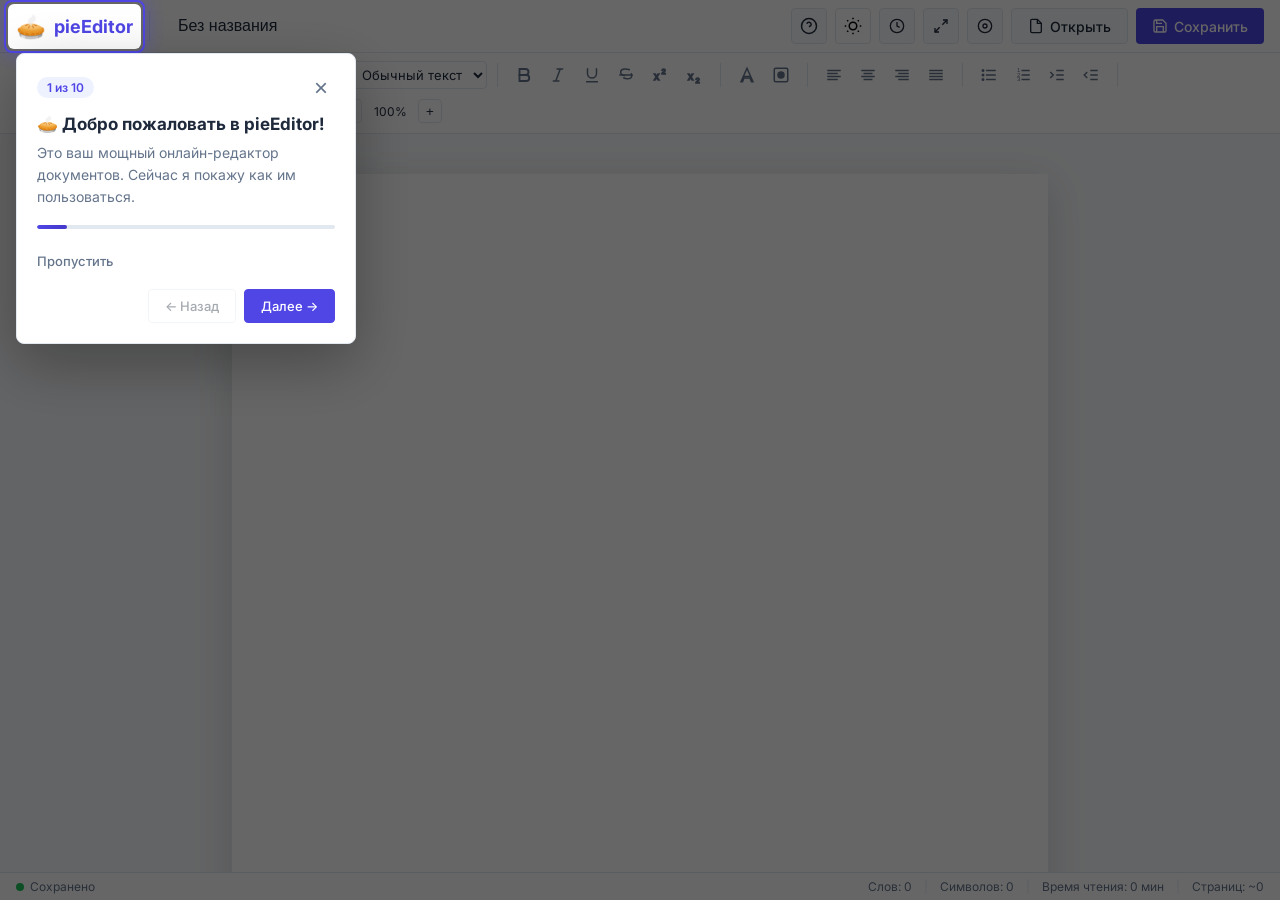
==== commit 4c3dbc4a: "Update index.html" ====
--- a/index.html
+++ b/index.html
@@ -16,18 +16,18 @@
                 <span class="logo-text">pieEditor</span>
             </div>
             <div class="document-title-wrapper">
-                <input type="text" class="document-title" id="docTitle" value="Без названия" spellcheck="false">
+                <input type="text" class="document-title" id="docTitle" value="Без названия" spellcheck="false" aria-label="Название документа">
             </div>
         </div>
         <div class="header-right">
-            <button class="btn btn-secondary btn-icon" id="btnHelp" title="Инструкция">
+            <button class="btn btn-secondary btn-icon" id="btnHelp" title="Инструкция" aria-label="Открыть инструкцию">
                 <svg width="18" height="18" viewBox="0 0 24 24" fill="none" stroke="currentColor" stroke-width="2">
                     <circle cx="12" cy="12" r="10"></circle>
                     <path d="M9.09 9a3 3 0 0 1 5.83 1c0 2-3 3-3 3"></path>
                     <line x1="12" y1="17" x2="12.01" y2="17"></line>
                 </svg>
             </button>
-            <button class="theme-toggle" id="themeToggle" title="Переключить тему">
+            <button class="theme-toggle" id="themeToggle" title="Переключить тему" aria-label="Переключить тему">
                 <svg width="18" height="18" viewBox="0 0 24 24" fill="none" stroke="currentColor" stroke-width="2">
                     <circle cx="12" cy="12" r="5"></circle>
                     <line x1="12" y1="1" x2="12" y2="3"></line>
@@ -40,13 +40,13 @@
                     <line x1="18.36" y1="5.64" x2="19.78" y2="4.22"></line>
                 </svg>
             </button>
-            <button class="btn btn-secondary btn-icon" id="btnVersions" title="История версий">
+            <button class="btn btn-secondary btn-icon" id="btnVersions" title="История версий" aria-label="История версий">
                 <svg width="16" height="16" viewBox="0 0 24 24" fill="none" stroke="currentColor" stroke-width="2">
                     <circle cx="12" cy="12" r="10"></circle>
                     <polyline points="12 6 12 12 16 14"></polyline>
                 </svg>
             </button>
-            <button class="btn btn-secondary btn-icon" id="btnFullscreen" title="Полноэкранный режим">
+            <button class="btn btn-secondary btn-icon" id="btnFullscreen" title="Полноэкранный режим" aria-label="Полноэкранный режим">
                 <svg width="16" height="16" viewBox="0 0 24 24" fill="none" stroke="currentColor" stroke-width="2">
                     <polyline points="15 3 21 3 21 9"></polyline>
                     <polyline points="9 21 3 21 3 15"></polyline>
@@ -54,20 +54,20 @@
                     <line x1="3" y1="21" x2="10" y2="14"></line>
                 </svg>
             </button>
-            <button class="btn btn-secondary btn-icon" id="btnFocus" title="Режим фокуса">
+            <button class="btn btn-secondary btn-icon" id="btnFocus" title="Режим фокуса" aria-label="Режим фокуса">
                 <svg width="16" height="16" viewBox="0 0 24 24" fill="none" stroke="currentColor" stroke-width="2">
                     <circle cx="12" cy="12" r="10"></circle>
                     <circle cx="12" cy="12" r="3"></circle>
                 </svg>
             </button>
-            <button class="btn btn-secondary" id="btnOpen" title="Открыть файл">
+            <button class="btn btn-secondary" id="btnOpen" title="Открыть файл" aria-label="Открыть файл">
                 <svg width="16" height="16" viewBox="0 0 24 24" fill="none" stroke="currentColor" stroke-width="2">
                     <path d="M14 2H6a2 2 0 0 0-2 2v16a2 2 0 0 0 2 2h12a2 2 0 0 0 2-2V8z"></path>
                     <polyline points="14 2 14 8 20 8"></polyline>
                 </svg>
                 Открыть
             </button>
-            <button class="btn btn-primary" id="btnSave" title="Сохранить">
+            <button class="btn btn-primary" id="btnSave" title="Сохранить" aria-label="Сохранить документ">
                 <svg width="16" height="16" viewBox="0 0 24 24" fill="none" stroke="currentColor" stroke-width="2">
                     <path d="M19 21H5a2 2 0 0 1-2-2V5a2 2 0 0 1 2-2h11l5 5v11a2 2 0 0 1-2 2z"></path>
                     <polyline points="17 21 17 13 7 13 7 21"></polyline>
@@ -80,13 +80,13 @@
 
     <div class="toolbar" id="toolbar">
         <div class="toolbar-group">
-            <button class="toolbar-btn" data-cmd="undo" data-action="true" title="Отменить (Ctrl+Z)">
+            <button class="toolbar-btn" data-cmd="undo" data-action="true" title="Отменить" aria-label="Отменить">
                 <svg width="18" height="18" viewBox="0 0 24 24" fill="none" stroke="currentColor" stroke-width="2">
                     <polyline points="1 4 1 10 7 10"></polyline>
                     <path d="M3.51 15a9 9 0 1 0 2.13-9.36L1 10"></path>
                 </svg>
             </button>
-            <button class="toolbar-btn" data-cmd="redo" data-action="true" title="Повторить (Ctrl+Y)">
+            <button class="toolbar-btn" data-cmd="redo" data-action="true" title="Повторить" aria-label="Повторить">
                 <svg width="18" height="18" viewBox="0 0 24 24" fill="none" stroke="currentColor" stroke-width="2">
                     <polyline points="23 4 23 10 17 10"></polyline>
                     <path d="M20.49 15a9 9 0 1 1-2.12-9.36L23 10"></path>
@@ -97,7 +97,7 @@
         <div class="toolbar-divider"></div>
 
         <div class="toolbar-group">
-            <select class="toolbar-select" id="fontFamily" title="Шрифт">
+            <select class="toolbar-select" id="fontFamily" title="Шрифт" aria-label="Выбор шрифта">
                 <option value="Inter">Inter</option>
                 <option value="Arial">Arial</option>
                 <option value="Georgia">Georgia</option>
@@ -105,7 +105,7 @@
                 <option value="Courier New">Courier New</option>
                 <option value="Verdana">Verdana</option>
             </select>
-            <select class="toolbar-select" id="fontSize" title="Размер шрифта">
+            <select class="toolbar-select" id="fontSize" title="Размер шрифта" aria-label="Размер шрифта">
                 <option value="1">8px</option>
                 <option value="2">10px</option>
                 <option value="3" selected>12px</option>
@@ -119,7 +119,7 @@
         <div class="toolbar-divider"></div>
 
         <div class="toolbar-group">
-            <select class="toolbar-select" id="formatBlock" title="Стиль абзаца">
+            <select class="toolbar-select" id="formatBlock" title="Стиль абзаца" aria-label="Стиль абзаца">
                 <option value="p">Обычный текст</option>
                 <option value="h1">Заголовок 1</option>
                 <option value="h2">Заголовок 2</option>
@@ -133,39 +133,39 @@
         <div class="toolbar-divider"></div>
 
         <div class="toolbar-group">
-            <button class="toolbar-btn" data-cmd="bold" title="Жирный (Ctrl+B)">
+            <button class="toolbar-btn" data-cmd="bold" title="Жирный" aria-label="Жирный">
                 <svg width="18" height="18" viewBox="0 0 24 24" fill="none" stroke="currentColor" stroke-width="2.5">
                     <path d="M6 4h8a4 4 0 0 1 4 4 4 4 0 0 1-4 4H6z"></path>
                     <path d="M6 12h9a4 4 0 0 1 4 4 4 4 0 0 1-4 4H6z"></path>
                 </svg>
             </button>
-            <button class="toolbar-btn" data-cmd="italic" title="Курсив (Ctrl+I)">
+            <button class="toolbar-btn" data-cmd="italic" title="Курсив" aria-label="Курсив">
                 <svg width="18" height="18" viewBox="0 0 24 24" fill="none" stroke="currentColor" stroke-width="2">
                     <line x1="19" y1="4" x2="10" y2="4"></line>
                     <line x1="14" y1="20" x2="5" y2="20"></line>
                     <line x1="15" y1="4" x2="9" y2="20"></line>
                 </svg>
             </button>
-            <button class="toolbar-btn" data-cmd="underline" title="Подчёркнутый (Ctrl+U)">
+            <button class="toolbar-btn" data-cmd="underline" title="Подчёркнутый" aria-label="Подчёркнутый">
                 <svg width="18" height="18" viewBox="0 0 24 24" fill="none" stroke="currentColor" stroke-width="2">
                     <path d="M6 3v7a6 6 0 0 0 6 6 6 6 0 0 0 6-6V3"></path>
                     <line x1="4" y1="21" x2="20" y2="21"></line>
                 </svg>
             </button>
-            <button class="toolbar-btn" data-cmd="strikeThrough" title="Зачёркнутый">
+            <button class="toolbar-btn" data-cmd="strikeThrough" title="Зачёркнутый" aria-label="Зачёркнутый">
                 <svg width="18" height="18" viewBox="0 0 24 24" fill="none" stroke="currentColor" stroke-width="2">
                     <path d="M17.3 4.9c-2.3-.6-4.9-1-6.7-1-2.7 0-5.7 1-5.7 4.5 0 3.1 2.6 4 5.7 4.5"></path>
                     <path d="M8.2 15.4c1.5.8 3.7 1.6 5.8 1.6 2.7 0 5.7-1 5.7-4.5 0-1.3-.5-2.2-1.3-2.8"></path>
                     <line x1="3" y1="12" x2="21" y2="12"></line>
                 </svg>
             </button>
-            <button class="toolbar-btn" data-cmd="superscript" title="Верхний индекс">
+            <button class="toolbar-btn" data-cmd="superscript" title="Верхний индекс" aria-label="Верхний индекс">
                 <svg width="18" height="18" viewBox="0 0 24 24" fill="none" stroke="currentColor" stroke-width="2">
                     <text x="4" y="18" font-size="14" fill="currentColor">x</text>
                     <text x="14" y="10" font-size="10" fill="currentColor">2</text>
                 </svg>
             </button>
-            <button class="toolbar-btn" data-cmd="subscript" title="Нижний индекс">
+            <button class="toolbar-btn" data-cmd="subscript" title="Нижний индекс" aria-label="Нижний индекс">
                 <svg width="18" height="18" viewBox="0 0 24 24" fill="none" stroke="currentColor" stroke-width="2">
                     <text x="4" y="18" font-size="14" fill="currentColor">x</text>
                     <text x="14" y="22" font-size="10" fill="currentColor">2</text>
@@ -176,26 +176,26 @@
         <div class="toolbar-divider"></div>
 
         <div class="toolbar-group">
-            <label class="toolbar-color-btn" title="Цвет текста">
+            <label class="toolbar-color-btn" title="Цвет текста" aria-label="Цвет текста">
                 <svg width="18" height="18" viewBox="0 0 24 24" fill="none" stroke="currentColor" stroke-width="2">
                     <path d="M12 3L4 21h2l2-5h8l2 5h2L12 3z"></path>
                     <line x1="8" y1="14" x2="16" y2="14"></line>
                 </svg>
-                <input type="color" class="color-input" id="textColor" value="#000000">
+                <input type="color" class="color-input" id="textColor" value="#000000" aria-label="Выбрать цвет текста">
             </label>
-            <label class="toolbar-color-btn" title="Цвет фона">
+            <label class="toolbar-color-btn" title="Цвет фона" aria-label="Цвет фона">
                 <svg width="18" height="18" viewBox="0 0 24 24" fill="none" stroke="currentColor" stroke-width="2">
                     <rect x="3" y="3" width="18" height="18" rx="2" ry="2"></rect>
                     <circle cx="12" cy="12" r="4" fill="currentColor"></circle>
                 </svg>
-                <input type="color" class="color-input" id="bgColor" value="#ffff00">
+                <input type="color" class="color-input" id="bgColor" value="#ffff00" aria-label="Выбрать цвет фона">
             </label>
         </div>
 
         <div class="toolbar-divider"></div>
 
         <div class="toolbar-group">
-            <button class="toolbar-btn" data-cmd="justifyLeft" title="По левому краю">
+            <button class="toolbar-btn" data-cmd="justifyLeft" title="По левому краю" aria-label="По левому краю">
                 <svg width="18" height="18" viewBox="0 0 24 24" fill="none" stroke="currentColor" stroke-width="2">
                     <line x1="17" y1="10" x2="3" y2="10"></line>
                     <line x1="21" y1="6" x2="3" y2="6"></line>
@@ -203,7 +203,7 @@
                     <line x1="17" y1="18" x2="3" y2="18"></line>
                 </svg>
             </button>
-            <button class="toolbar-btn" data-cmd="justifyCenter" title="По центру">
+            <button class="toolbar-btn" data-cmd="justifyCenter" title="По центру" aria-label="По центру">
                 <svg width="18" height="18" viewBox="0 0 24 24" fill="none" stroke="currentColor" stroke-width="2">
                     <line x1="18" y1="10" x2="6" y2="10"></line>
                     <line x1="21" y1="6" x2="3" y2="6"></line>
@@ -211,7 +211,7 @@
                     <line x1="18" y1="18" x2="6" y2="18"></line>
                 </svg>
             </button>
-            <button class="toolbar-btn" data-cmd="justifyRight" title="По правому краю">
+            <button class="toolbar-btn" data-cmd="justifyRight" title="По правому краю" aria-label="По правому краю">
                 <svg width="18" height="18" viewBox="0 0 24 24" fill="none" stroke="currentColor" stroke-width="2">
                     <line x1="21" y1="10" x2="7" y2="10"></line>
                     <line x1="21" y1="6" x2="3" y2="6"></line>
@@ -219,7 +219,7 @@
                     <line x1="21" y1="18" x2="7" y2="18"></line>
                 </svg>
             </button>
-            <button class="toolbar-btn" data-cmd="justifyFull" title="По ширине">
+            <button class="toolbar-btn" data-cmd="justifyFull" title="По ширине" aria-label="По ширине">
                 <svg width="18" height="18" viewBox="0 0 24 24" fill="none" stroke="currentColor" stroke-width="2">
                     <line x1="21" y1="10" x2="3" y2="10"></line>
                     <line x1="21" y1="6" x2="3" y2="6"></line>
@@ -232,7 +232,7 @@
         <div class="toolbar-divider"></div>
 
         <div class="toolbar-group">
-            <button class="toolbar-btn" data-cmd="insertUnorderedList" title="Маркированный список">
+            <button class="toolbar-btn" data-cmd="insertUnorderedList" title="Маркированный список" aria-label="Маркированный список">
                 <svg width="18" height="18" viewBox="0 0 24 24" fill="none" stroke="currentColor" stroke-width="2">
                     <line x1="8" y1="6" x2="21" y2="6"></line>
                     <line x1="8" y1="12" x2="21" y2="12"></line>
@@ -242,7 +242,7 @@
                     <circle cx="4" cy="18" r="1" fill="currentColor"></circle>
                 </svg>
             </button>
-            <button class="toolbar-btn" data-cmd="insertOrderedList" title="Нумерованный список">
+            <button class="toolbar-btn" data-cmd="insertOrderedList" title="Нумерованный список" aria-label="Нумерованный список">
                 <svg width="18" height="18" viewBox="0 0 24 24" fill="none" stroke="currentColor" stroke-width="2">
                     <line x1="10" y1="6" x2="21" y2="6"></line>
                     <line x1="10" y1="12" x2="21" y2="12"></line>
@@ -252,7 +252,7 @@
                     <text x="4" y="20" font-size="8" fill="currentColor" stroke="none">3</text>
                 </svg>
             </button>
-            <button class="toolbar-btn" data-cmd="indent" data-action="true" title="Увеличить отступ">
+            <button class="toolbar-btn" data-cmd="indent" data-action="true" title="Увеличить отступ" aria-label="Увеличить отступ">
                 <svg width="18" height="18" viewBox="0 0 24 24" fill="none" stroke="currentColor" stroke-width="2">
                     <polyline points="3 8 7 12 3 16"></polyline>
                     <line x1="21" y1="12" x2="11" y2="12"></line>
@@ -260,7 +260,7 @@
                     <line x1="21" y1="18" x2="11" y2="18"></line>
                 </svg>
             </button>
-            <button class="toolbar-btn" data-cmd="outdent" data-action="true" title="Уменьшить отступ">
+            <button class="toolbar-btn" data-cmd="outdent" data-action="true" title="Уменьшить отступ" aria-label="Уменьшить отступ">
                 <svg width="18" height="18" viewBox="0 0 24 24" fill="none" stroke="currentColor" stroke-width="2">
                     <polyline points="7 8 3 12 7 16"></polyline>
                     <line x1="21" y1="12" x2="11" y2="12"></line>
@@ -273,27 +273,27 @@
         <div class="toolbar-divider"></div>
 
         <div class="toolbar-group">
-            <button class="toolbar-btn" data-cmd="createLink" data-action="true" title="Вставить ссылку">
+            <button class="toolbar-btn" data-cmd="createLink" data-action="true" title="Вставить ссылку" aria-label="Вставить ссылку">
                 <svg width="18" height="18" viewBox="0 0 24 24" fill="none" stroke="currentColor" stroke-width="2">
                     <path d="M10 13a5 5 0 0 0 7.54.54l3-3a5 5 0 0 0-7.07-7.07l-1.72 1.71"></path>
                     <path d="M14 11a5 5 0 0 0-7.54-.54l-3 3a5 5 0 0 0 7.07 7.07l1.71-1.71"></path>
                 </svg>
             </button>
-            <button class="toolbar-btn" data-cmd="unlink" data-action="true" title="Удалить ссылку">
+            <button class="toolbar-btn" data-cmd="unlink" data-action="true" title="Удалить ссылку" aria-label="Удалить ссылку">
                 <svg width="18" height="18" viewBox="0 0 24 24" fill="none" stroke="currentColor" stroke-width="2">
                     <path d="M18.84 12.25l1.72-1.71a5 5 0 0 0-7.07-7.07l-3 3a5 5 0 0 0 .12 7.19"></path>
                     <path d="M5.16 11.75l-1.72 1.71a5 5 0 0 0 7.07 7.07l3-3a5 5 0 0 0-.12-7.19"></path>
                     <line x1="1" y1="1" x2="23" y2="23"></line>
                 </svg>
             </button>
-            <button class="toolbar-btn" data-action="true" id="btnInsertImage" title="Вставить изображение">
+            <button class="toolbar-btn" data-action="true" id="btnInsertImage" title="Вставить изображение" aria-label="Вставить изображение">
                 <svg width="18" height="18" viewBox="0 0 24 24" fill="none" stroke="currentColor" stroke-width="2">
                     <rect x="3" y="3" width="18" height="18" rx="2" ry="2"></rect>
                     <circle cx="8.5" cy="8.5" r="1.5"></circle>
                     <polyline points="21 15 16 10 5 21"></polyline>
                 </svg>
             </button>
-            <button class="toolbar-btn" data-action="true" id="btnInsertTable" title="Вставить таблицу">
+            <button class="toolbar-btn" data-action="true" id="btnInsertTable" title="Вставить таблицу" aria-label="Вставить таблицу">
                 <svg width="18" height="18" viewBox="0 0 24 24" fill="none" stroke="currentColor" stroke-width="2">
                     <rect x="3" y="3" width="18" height="18" rx="2" ry="2"></rect>
                     <line x1="3" y1="9" x2="21" y2="9"></line>
@@ -302,7 +302,7 @@
                     <line x1="15" y1="3" x2="15" y2="21"></line>
                 </svg>
             </button>
-            <button class="toolbar-btn" data-action="true" id="btnInsertHR" title="Горизонтальная линия">
+            <button class="toolbar-btn" data-action="true" id="btnInsertHR" title="Горизонтальная линия" aria-label="Горизонтальная линия">
                 <svg width="18" height="18" viewBox="0 0 24 24" fill="none" stroke="currentColor" stroke-width="2">
                     <line x1="3" y1="12" x2="21" y2="12"></line>
                 </svg>
@@ -312,13 +312,13 @@
         <div class="toolbar-divider"></div>
 
         <div class="toolbar-group">
-            <button class="toolbar-btn" data-action="true" id="btnSearch" title="Поиск и замена (Ctrl+F)">
+            <button class="toolbar-btn" data-action="true" id="btnSearch" title="Поиск и замена" aria-label="Поиск и замена">
                 <svg width="18" height="18" viewBox="0 0 24 24" fill="none" stroke="currentColor" stroke-width="2">
                     <circle cx="11" cy="11" r="8"></circle>
                     <line x1="21" y1="21" x2="16.65" y2="16.65"></line>
                 </svg>
             </button>
-            <button class="toolbar-btn" data-action="true" id="btnTOC" title="Оглавление">
+            <button class="toolbar-btn" data-action="true" id="btnTOC" title="Оглавление" aria-label="Оглавление">
                 <svg width="18" height="18" viewBox="0 0 24 24" fill="none" stroke="currentColor" stroke-width="2">
                     <line x1="8" y1="6" x2="21" y2="6"></line>
                     <line x1="8" y1="12" x2="21" y2="12"></line>
@@ -328,7 +328,7 @@
                     <line x1="3" y1="18" x2="3.01" y2="18"></line>
                 </svg>
             </button>
-            <button class="toolbar-btn" data-cmd="removeFormat" data-action="true" title="Очистить форматирование">
+            <button class="toolbar-btn" data-cmd="removeFormat" data-action="true" title="Очистить форматирование" aria-label="Очистить форматирование">
                 <svg width="18" height="18" viewBox="0 0 24 24" fill="none" stroke="currentColor" stroke-width="2">
                     <path d="M4 7V4h16v3"></path>
                     <path d="M9 20h6"></path>
@@ -341,48 +341,23 @@
         <div class="toolbar-divider"></div>
 
         <div class="zoom-control">
-            <button class="zoom-btn" id="zoomOut" title="Уменьшить">−</button>
+            <button class="zoom-btn" id="zoomOut" title="Уменьшить" aria-label="Уменьшить масштаб">−</button>
             <span class="zoom-value" id="zoomValue">100%</span>
-            <button class="zoom-btn" id="zoomIn" title="Увеличить">+</button>
+            <button class="zoom-btn" id="zoomIn" title="Увеличить" aria-label="Увеличить масштаб">+</button>
         </div>
     </div>
 
     <div class="editor-container" id="editorContainer">
         <div class="page-wrapper">
-            <div class="page" id="editor" contenteditable="true" spellcheck="true">
-                <h1>Добро пожаловать в pieEditor! 🥧</h1>
-                <p>Это ваш онлайн-редактор документов с расширенным функционалом.</p>
-                <h2>Возможности:</h2>
-                <ul>
-                    <li>Форматирование текста: <b>жирный</b>, <i>курсив</i>, <u>подчёркнутый</u></li>
-                    <li>Заголовки и стили абзацев</li>
-                    <li>Списки и выравнивание</li>
-                    <li>Таблицы и изображения</li>
-                    <li>Экспорт в HTML, DOC, TXT, Markdown</li>
-                    <li>Автосохранение и история версий</li>
-                    <li>Тёмная тема</li>
-                    <li>Поиск и замена</li>
-                    <li>Оглавление документа</li>
-                    <li>Полноэкранный режим</li>
-                    <li>Drag & Drop изображений</li>
-                    <li>Масштабирование документа</li>
-                </ul>
-                <blockquote>Совет: используйте горячие клавиши — Ctrl+B, Ctrl+I, Ctrl+U, Ctrl+Z, Ctrl+S, Ctrl+F</blockquote>
-                <h2>Пример форматирования</h2>
-                <p>Это обычный текст с <span style="color: #e74c3c;">цветным</span> фрагментом и <mark style="background: #f1c40f;">выделением</mark>.</p>
-                <pre><code>// Пример кода
-function hello() {
-    console.log("Hello, pieEditor!");
-}</code></pre>
-                <hr>
-                <p>Попробуйте перетащить изображение прямо в редактор!</p>
+            <div class="page" id="editor" contenteditable="true" spellcheck="true" role="textbox" aria-multiline="true" aria-label="Редактор документа">
+                <p><br></p>
             </div>
         </div>
     </div>
 
     <footer class="footer">
         <div class="footer-left">
-            <span class="status-indicator" id="statusIndicator">
+            <span class="status-indicator" id="statusIndicator" aria-live="polite">
                 <span class="status-dot saved"></span>
                 <span id="statusText">Сохранено</span>
             </span>
@@ -398,12 +373,11 @@
         </div>
     </footer>
 
-    <!-- Модалки -->
-    <div class="modal-overlay" id="saveModal">
+    <div class="modal-overlay" id="saveModal" role="dialog" aria-modal="true" aria-labelledby="saveModalTitle">
         <div class="modal">
             <div class="modal-header">
-                <h3>Сохранить документ</h3>
-                <button class="modal-close" id="closeSaveModal">&times;</button>
+                <h3 id="saveModalTitle">Сохранить документ</h3>
+                <button class="modal-close" id="closeSaveModal" aria-label="Закрыть">&times;</button>
             </div>
             <div class="modal-body">
                 <p>Выберите формат для сохранения:</p>
@@ -443,20 +417,20 @@
         </div>
     </div>
 
-    <div class="modal-overlay" id="searchModal">
+    <div class="modal-overlay" id="searchModal" role="dialog" aria-modal="true" aria-labelledby="searchModalTitle">
         <div class="modal search-modal">
             <div class="modal-header">
-                <h3>Поиск и замена</h3>
-                <button class="modal-close" id="closeSearchModal">&times;</button>
+                <h3 id="searchModalTitle">Поиск и замена</h3>
+                <button class="modal-close" id="closeSearchModal" aria-label="Закрыть">&times;</button>
             </div>
             <div class="modal-body">
                 <div class="search-input-group">
-                    <input type="text" class="search-input" id="searchInput" placeholder="Найти...">
-                    <button class="search-btn" id="searchPrev">◀</button>
-                    <button class="search-btn" id="searchNext">▶</button>
+                    <input type="text" class="search-input" id="searchInput" placeholder="Найти..." aria-label="Текст для поиска">
+                    <button class="search-btn" id="searchPrev" aria-label="Предыдущее">◀</button>
+                    <button class="search-btn" id="searchNext" aria-label="Следующее">▶</button>
                 </div>
                 <div class="search-input-group">
-                    <input type="text" class="search-input" id="replaceInput" placeholder="Заменить на...">
+                    <input type="text" class="search-input" id="replaceInput" placeholder="Заменить на..." aria-label="Текст для замены">
                     <button class="search-btn search-btn-primary" id="replaceBtn">Заменить</button>
                     <button class="search-btn" id="replaceAllBtn">Всё</button>
                 </div>
@@ -474,11 +448,11 @@
         </div>
     </div>
 
-    <div class="modal-overlay" id="tocModal">
+    <div class="modal-overlay" id="tocModal" role="dialog" aria-modal="true" aria-labelledby="tocModalTitle">
         <div class="modal toc-modal">
             <div class="modal-header">
-                <h3>Оглавление</h3>
-                <button class="modal-close" id="closeTocModal">&times;</button>
+                <h3 id="tocModalTitle">Оглавление</h3>
+                <button class="modal-close" id="closeTocModal" aria-label="Закрыть">&times;</button>
             </div>
             <div class="modal-body">
                 <ul class="toc-list" id="tocList"></ul>
@@ -486,11 +460,11 @@
         </div>
     </div>
 
-    <div class="modal-overlay" id="versionModal">
+    <div class="modal-overlay" id="versionModal" role="dialog" aria-modal="true" aria-labelledby="versionModalTitle">
         <div class="modal version-modal">
             <div class="modal-header">
-                <h3>История версий</h3>
-                <button class="modal-close" id="closeVersionModal">&times;</button>
+                <h3 id="versionModalTitle">История версий</h3>
+                <button class="modal-close" id="closeVersionModal" aria-label="Закрыть">&times;</button>
             </div>
             <div class="modal-body">
                 <div class="version-list" id="versionList"></div>
@@ -499,22 +473,27 @@
         </div>
     </div>
 
-    <!-- Контейнер интерактивного тура -->
-    <div class="tour-overlay" id="tourOverlay">
+    <div class="tour-overlay" id="tourOverlay" role="dialog" aria-modal="true" aria-label="Интерактивная инструкция">
         <div class="tour-highlight" id="tourHighlight"></div>
         <div class="tour-tooltip" id="tourTooltip">
             <div class="tour-tooltip-header">
                 <span class="tour-step-counter" id="tourStepCounter">1 из 10</span>
-                <button class="tour-close" id="tourClose">&times;</button>
+                <button class="tour-close" id="tourClose" aria-label="Закрыть инструкцию">&times;</button>
             </div>
             <h4 class="tour-title" id="tourTitle"></h4>
             <p class="tour-description" id="tourDescription"></p>
             <div class="tour-progress">
                 <div class="tour-progress-bar" id="tourProgressBar"></div>
             </div>
-            <div class="tour-actions">
-                <button class="tour-btn tour-btn-skip" id="tourSkip">Пропустить</button>
-                <div class="tour-nav">
+            <div class="tour-footer">
+                <div class="tour-footer-top">
+                    <button class="tour-btn tour-btn-skip" id="tourSkip">Пропустить</button>
+                    <label class="tour-dont-show" id="tourDontShowLabel">
+                        <input type="checkbox" id="tourDontShow">
+                        <span>Больше не показывать</span>
+                    </label>
+                </div>
+                <div class="tour-footer-bottom">
                     <button class="tour-btn tour-btn-prev" id="tourPrev">← Назад</button>
                     <button class="tour-btn tour-btn-next" id="tourNext">Далее →</button>
                 </div>
@@ -522,12 +501,12 @@
         </div>
     </div>
 
-    <div class="drop-zone" id="dropZone">
+    <div class="drop-zone" id="dropZone" aria-hidden="true">
         <div class="drop-zone-text">Перетащите изображение сюда</div>
     </div>
 
-    <input type="file" id="fileInput" accept=".html,.htm,.txt,.doc" style="display:none">
-    <input type="file" id="imageInput" accept="image/*" style="display:none">
+    <input type="file" id="fileInput" accept=".html,.htm,.txt,.doc" style="display:none" aria-hidden="true">
+    <input type="file" id="imageInput" accept="image/*" style="display:none" aria-hidden="true">
 
     <script src="js/app.js"></script>
 </body>
--- a/css/style.css
+++ b/css/style.css
@@ -332,7 +332,6 @@
     pointer-events: auto;
 }
 
-/* Подсветка элемента — затемнение вокруг + прозрачное "окно" */
 .tour-highlight {
     position: absolute;
     background: transparent;
@@ -343,7 +342,6 @@
     transition: all 0.4s cubic-bezier(0.4, 0, 0.2, 1);
 }
 
-/* Пульсирующая рамка вокруг подсвеченного элемента */
 .tour-highlight::after {
     content: '';
     position: absolute;
@@ -454,17 +452,24 @@
     width: 0%;
 }
 
-.tour-actions {
+.tour-footer {
+    display: flex;
+    flex-direction: column;
+    gap: 12px;
+    margin-top: 4px;
+}
+
+.tour-footer-top {
     display: flex;
     justify-content: space-between;
     align-items: center;
+    min-height: 32px;
+}
+
+.tour-footer-bottom {
+    display: flex;
+    justify-content: flex-end;
     gap: 8px;
-}
-
-.tour-nav {
-    display: flex;
-    gap: 8px;
-    margin-left: auto;
 }
 
 .tour-btn {
@@ -478,6 +483,7 @@
     font-weight: 500;
     font-family: inherit;
     transition: all 0.15s;
+    white-space: nowrap;
 }
 
 .tour-btn:hover {
@@ -500,11 +506,13 @@
     color: var(--text-secondary);
     border: none;
     background: transparent;
+    padding: 8px 0;
 }
 
 .tour-btn-skip:hover {
     color: var(--text);
-    background: var(--surface-hover);
+    background: transparent;
+    text-decoration: underline;
 }
 
 .tour-btn-prev:disabled {
@@ -512,6 +520,41 @@
     cursor: not-allowed;
 }
 
+.tour-dont-show {
+    display: none;
+    align-items: center;
+    gap: 8px;
+    font-size: 13px;
+    color: var(--text-secondary);
+    cursor: pointer;
+    user-select: none;
+    padding: 6px 10px;
+    border-radius: var(--radius-sm);
+    transition: all 0.15s;
+    margin-left: auto;
+}
+
+.tour-dont-show:hover {
+    background: var(--surface-hover);
+    color: var(--text);
+}
+
+.tour-dont-show input[type="checkbox"] {
+    width: 16px;
+    height: 16px;
+    cursor: pointer;
+    accent-color: var(--primary);
+    margin: 0;
+}
+
+.tour-dont-show span {
+    white-space: nowrap;
+}
+
+.tour-tooltip.final .tour-dont-show {
+    display: flex;
+}
+
 .tour-tooltip.final .tour-title {
     color: var(--primary);
 }
@@ -519,6 +562,8 @@
 .tour-tooltip.final .tour-btn-next {
     background: #22c55e;
     border-color: #22c55e;
+    padding: 10px 20px;
+    font-size: 14px;
 }
 
 .tour-tooltip.final .tour-btn-next:hover {
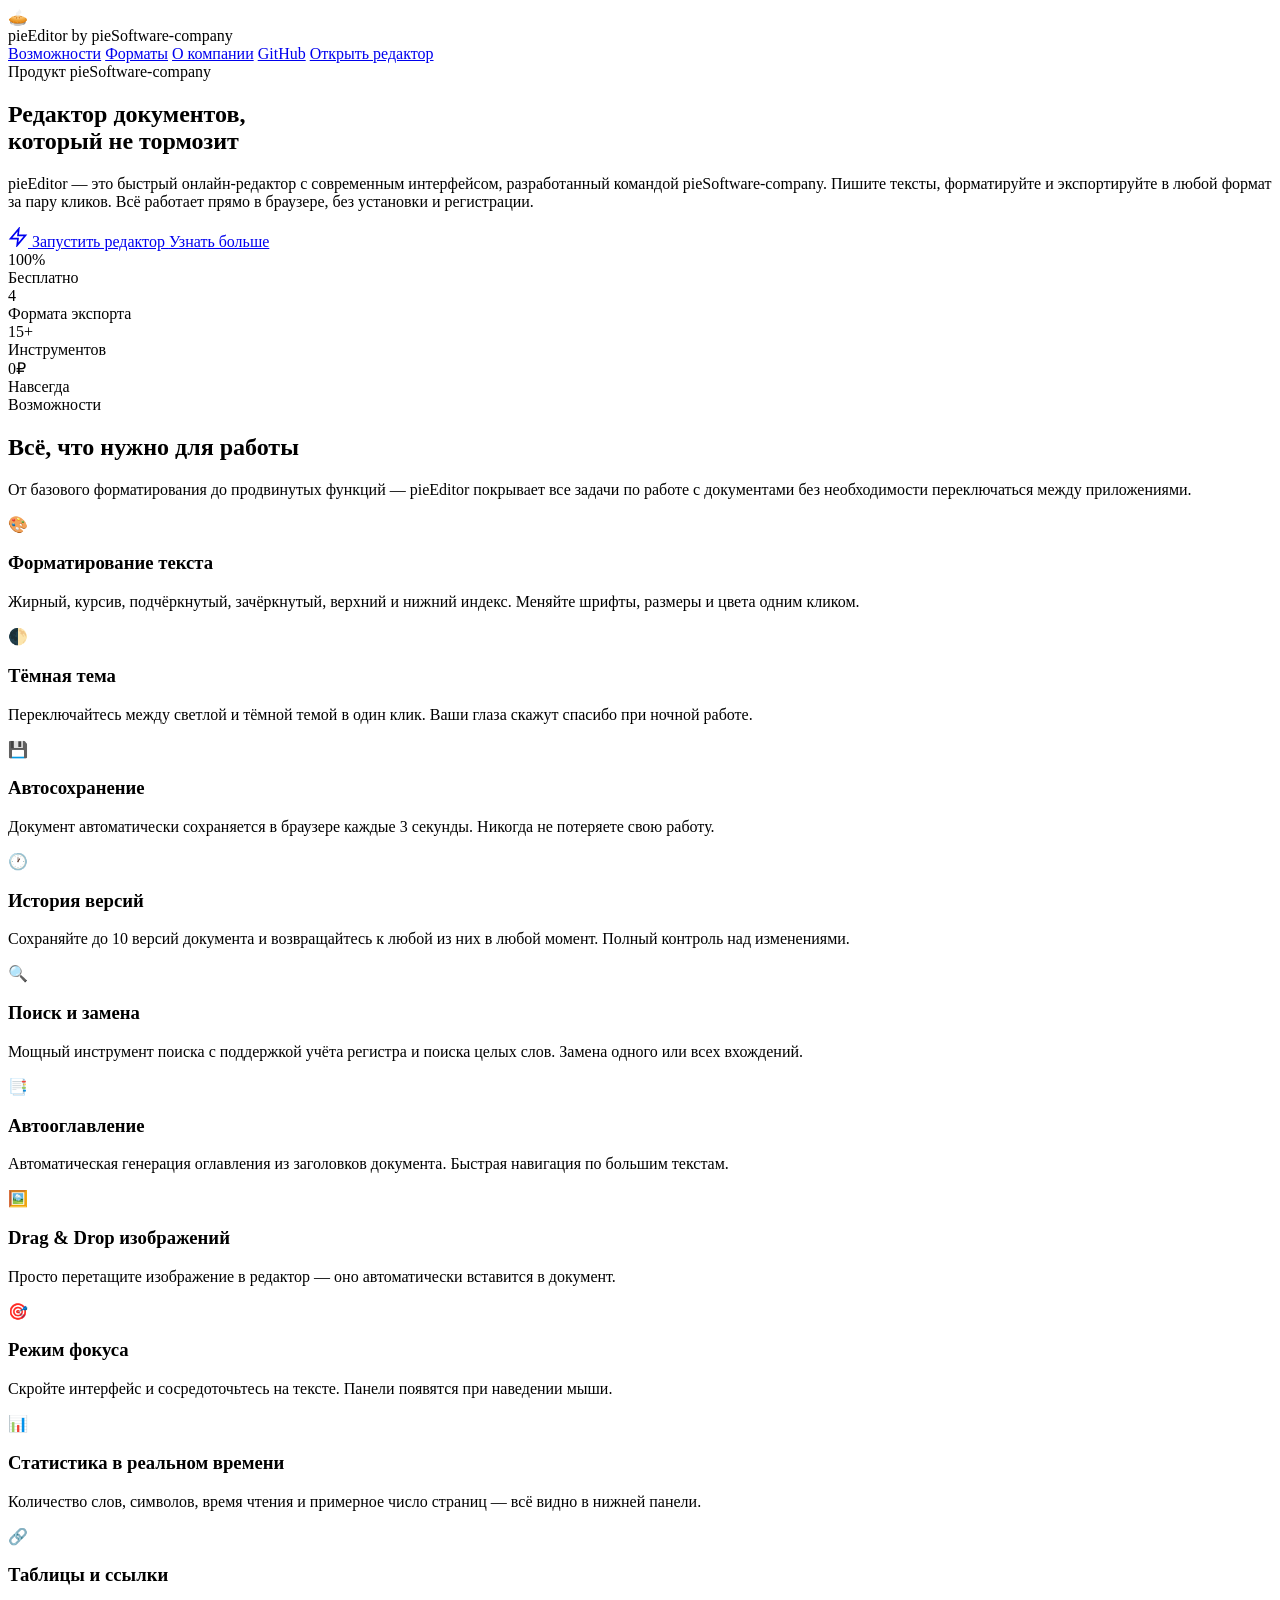
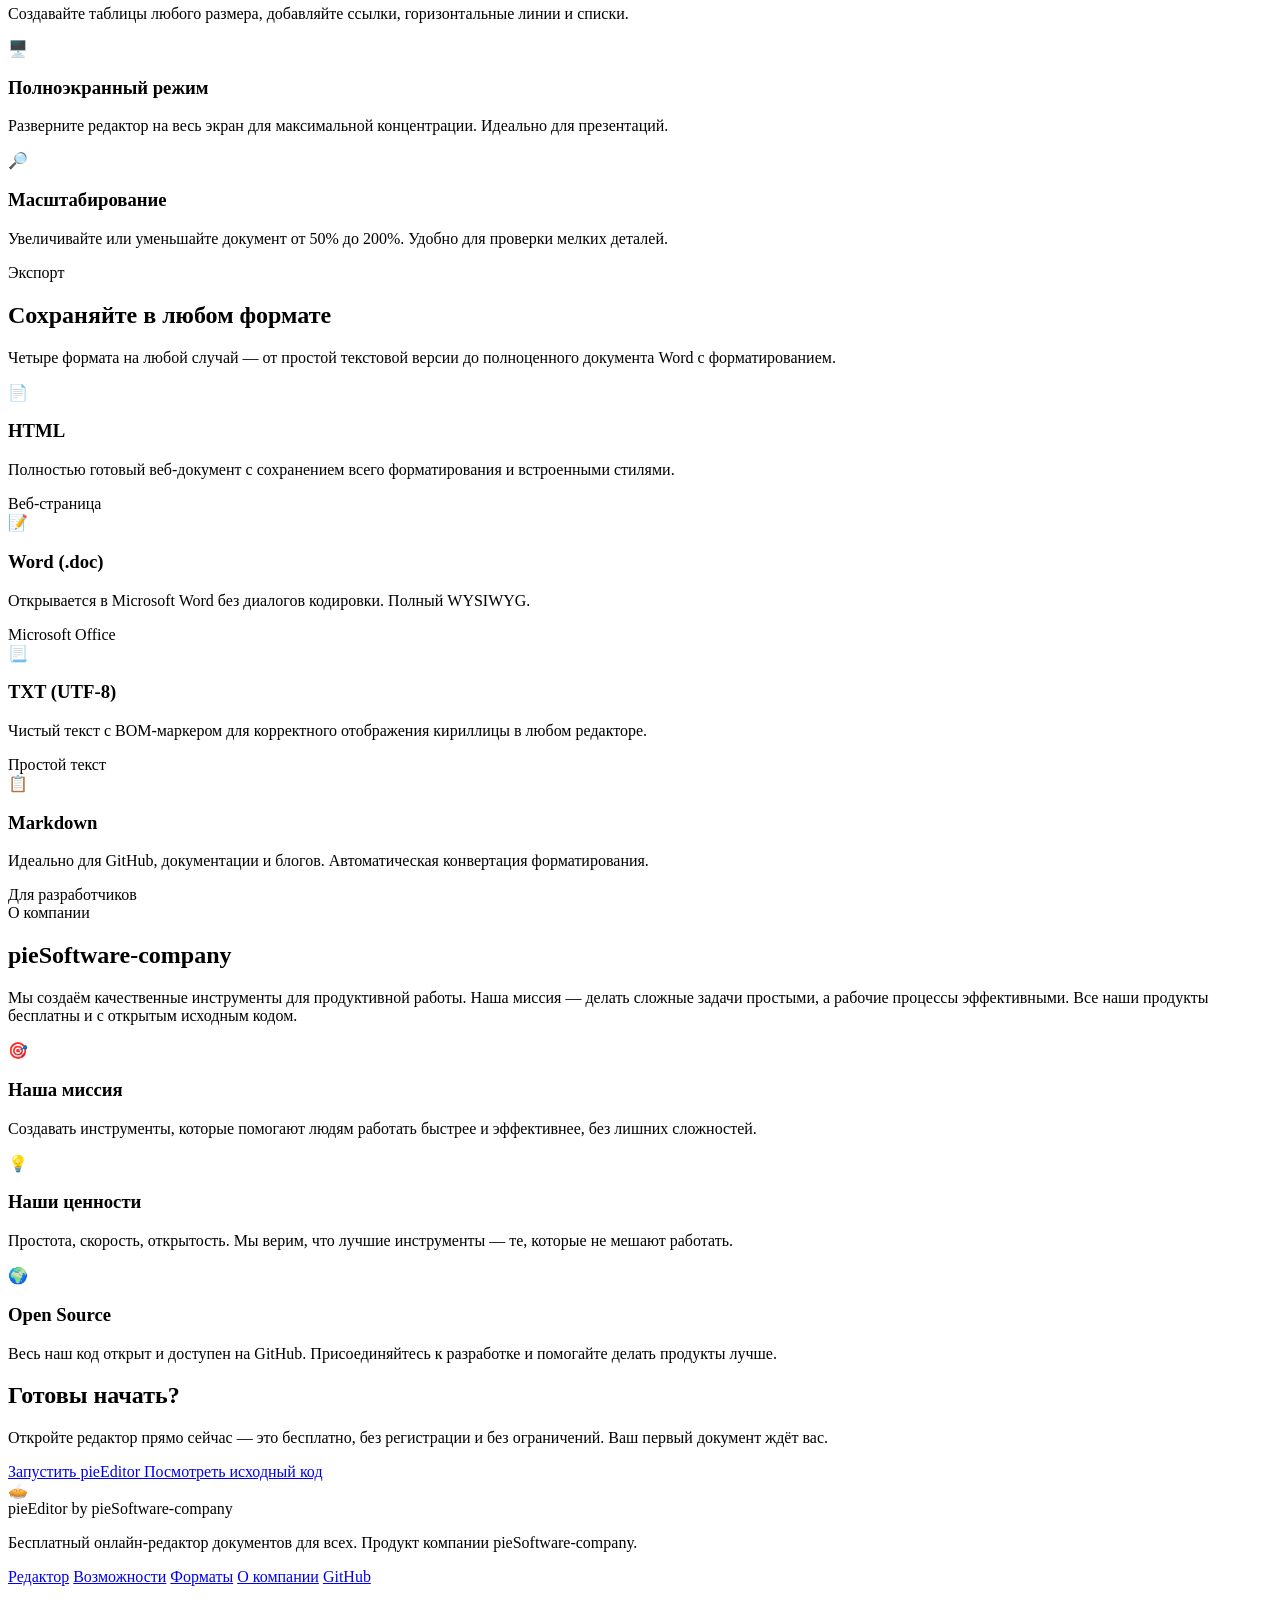
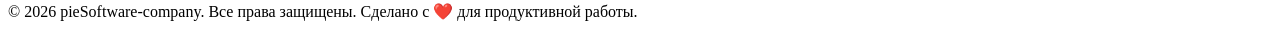
==== commit 407b03c6: "Create index.html" ====
--- a/index.html
+++ b/index.html
@@ -3,511 +3,363 @@
 <head>
     <meta charset="UTF-8">
     <meta name="viewport" content="width=device-width, initial-scale=1.0">
-    <title>pieEditor — Онлайн-редактор документов</title>
-    <link rel="stylesheet" href="css/style.css">
+    <title>pieEditor — Бесплатный онлайн-редактор документов от pieSoftware-company</title>
+    <meta name="description" content="pieEditor — мощный и бесплатный онлайн-редактор документов от pieSoftware-company. Форматирование, экспорт в Word, Markdown, HTML, автосохранение и множество других функций.">
+    <link rel="stylesheet" href="css/landing.css">
     <link rel="preconnect" href="https://fonts.googleapis.com">
-    <link href="https://fonts.googleapis.com/css2?family=Inter:wght@400;500;600;700&display=swap" rel="stylesheet">
+    <link href="https://fonts.googleapis.com/css2?family=Inter:wght@400;500;600;700;800;900&display=swap" rel="stylesheet">
 </head>
 <body>
-    <header class="header">
-        <div class="header-left">
+    <nav class="navbar">
+        <div class="container navbar-content">
             <div class="logo">
                 <span class="logo-icon">🥧</span>
-                <span class="logo-text">pieEditor</span>
-            </div>
-            <div class="document-title-wrapper">
-                <input type="text" class="document-title" id="docTitle" value="Без названия" spellcheck="false" aria-label="Название документа">
-            </div>
-        </div>
-        <div class="header-right">
-            <button class="btn btn-secondary btn-icon" id="btnHelp" title="Инструкция" aria-label="Открыть инструкцию">
-                <svg width="18" height="18" viewBox="0 0 24 24" fill="none" stroke="currentColor" stroke-width="2">
-                    <circle cx="12" cy="12" r="10"></circle>
-                    <path d="M9.09 9a3 3 0 0 1 5.83 1c0 2-3 3-3 3"></path>
-                    <line x1="12" y1="17" x2="12.01" y2="17"></line>
-                </svg>
-            </button>
-            <button class="theme-toggle" id="themeToggle" title="Переключить тему" aria-label="Переключить тему">
-                <svg width="18" height="18" viewBox="0 0 24 24" fill="none" stroke="currentColor" stroke-width="2">
-                    <circle cx="12" cy="12" r="5"></circle>
-                    <line x1="12" y1="1" x2="12" y2="3"></line>
-                    <line x1="12" y1="21" x2="12" y2="23"></line>
-                    <line x1="4.22" y1="4.22" x2="5.64" y2="5.64"></line>
-                    <line x1="18.36" y1="18.36" x2="19.78" y2="19.78"></line>
-                    <line x1="1" y1="12" x2="3" y2="12"></line>
-                    <line x1="21" y1="12" x2="23" y2="12"></line>
-                    <line x1="4.22" y1="19.78" x2="5.64" y2="18.36"></line>
-                    <line x1="18.36" y1="5.64" x2="19.78" y2="4.22"></line>
-                </svg>
-            </button>
-            <button class="btn btn-secondary btn-icon" id="btnVersions" title="История версий" aria-label="История версий">
-                <svg width="16" height="16" viewBox="0 0 24 24" fill="none" stroke="currentColor" stroke-width="2">
-                    <circle cx="12" cy="12" r="10"></circle>
-                    <polyline points="12 6 12 12 16 14"></polyline>
-                </svg>
-            </button>
-            <button class="btn btn-secondary btn-icon" id="btnFullscreen" title="Полноэкранный режим" aria-label="Полноэкранный режим">
-                <svg width="16" height="16" viewBox="0 0 24 24" fill="none" stroke="currentColor" stroke-width="2">
-                    <polyline points="15 3 21 3 21 9"></polyline>
-                    <polyline points="9 21 3 21 3 15"></polyline>
-                    <line x1="21" y1="3" x2="14" y2="10"></line>
-                    <line x1="3" y1="21" x2="10" y2="14"></line>
-                </svg>
-            </button>
-            <button class="btn btn-secondary btn-icon" id="btnFocus" title="Режим фокуса" aria-label="Режим фокуса">
-                <svg width="16" height="16" viewBox="0 0 24 24" fill="none" stroke="currentColor" stroke-width="2">
-                    <circle cx="12" cy="12" r="10"></circle>
-                    <circle cx="12" cy="12" r="3"></circle>
-                </svg>
-            </button>
-            <button class="btn btn-secondary" id="btnOpen" title="Открыть файл" aria-label="Открыть файл">
-                <svg width="16" height="16" viewBox="0 0 24 24" fill="none" stroke="currentColor" stroke-width="2">
-                    <path d="M14 2H6a2 2 0 0 0-2 2v16a2 2 0 0 0 2 2h12a2 2 0 0 0 2-2V8z"></path>
-                    <polyline points="14 2 14 8 20 8"></polyline>
-                </svg>
-                Открыть
-            </button>
-            <button class="btn btn-primary" id="btnSave" title="Сохранить" aria-label="Сохранить документ">
-                <svg width="16" height="16" viewBox="0 0 24 24" fill="none" stroke="currentColor" stroke-width="2">
-                    <path d="M19 21H5a2 2 0 0 1-2-2V5a2 2 0 0 1 2-2h11l5 5v11a2 2 0 0 1-2 2z"></path>
-                    <polyline points="17 21 17 13 7 13 7 21"></polyline>
-                    <polyline points="7 3 7 8 15 8"></polyline>
-                </svg>
-                Сохранить
-            </button>
-        </div>
-    </header>
-
-    <div class="toolbar" id="toolbar">
-        <div class="toolbar-group">
-            <button class="toolbar-btn" data-cmd="undo" data-action="true" title="Отменить" aria-label="Отменить">
-                <svg width="18" height="18" viewBox="0 0 24 24" fill="none" stroke="currentColor" stroke-width="2">
-                    <polyline points="1 4 1 10 7 10"></polyline>
-                    <path d="M3.51 15a9 9 0 1 0 2.13-9.36L1 10"></path>
-                </svg>
-            </button>
-            <button class="toolbar-btn" data-cmd="redo" data-action="true" title="Повторить" aria-label="Повторить">
-                <svg width="18" height="18" viewBox="0 0 24 24" fill="none" stroke="currentColor" stroke-width="2">
-                    <polyline points="23 4 23 10 17 10"></polyline>
-                    <path d="M20.49 15a9 9 0 1 1-2.12-9.36L23 10"></path>
-                </svg>
-            </button>
-        </div>
-
-        <div class="toolbar-divider"></div>
-
-        <div class="toolbar-group">
-            <select class="toolbar-select" id="fontFamily" title="Шрифт" aria-label="Выбор шрифта">
-                <option value="Inter">Inter</option>
-                <option value="Arial">Arial</option>
-                <option value="Georgia">Georgia</option>
-                <option value="Times New Roman">Times New Roman</option>
-                <option value="Courier New">Courier New</option>
-                <option value="Verdana">Verdana</option>
-            </select>
-            <select class="toolbar-select" id="fontSize" title="Размер шрифта" aria-label="Размер шрифта">
-                <option value="1">8px</option>
-                <option value="2">10px</option>
-                <option value="3" selected>12px</option>
-                <option value="4">14px</option>
-                <option value="5">18px</option>
-                <option value="6">24px</option>
-                <option value="7">36px</option>
-            </select>
-        </div>
-
-        <div class="toolbar-divider"></div>
-
-        <div class="toolbar-group">
-            <select class="toolbar-select" id="formatBlock" title="Стиль абзаца" aria-label="Стиль абзаца">
-                <option value="p">Обычный текст</option>
-                <option value="h1">Заголовок 1</option>
-                <option value="h2">Заголовок 2</option>
-                <option value="h3">Заголовок 3</option>
-                <option value="h4">Заголовок 4</option>
-                <option value="blockquote">Цитата</option>
-                <option value="pre">Код</option>
-            </select>
-        </div>
-
-        <div class="toolbar-divider"></div>
-
-        <div class="toolbar-group">
-            <button class="toolbar-btn" data-cmd="bold" title="Жирный" aria-label="Жирный">
-                <svg width="18" height="18" viewBox="0 0 24 24" fill="none" stroke="currentColor" stroke-width="2.5">
-                    <path d="M6 4h8a4 4 0 0 1 4 4 4 4 0 0 1-4 4H6z"></path>
-                    <path d="M6 12h9a4 4 0 0 1 4 4 4 4 0 0 1-4 4H6z"></path>
-                </svg>
-            </button>
-            <button class="toolbar-btn" data-cmd="italic" title="Курсив" aria-label="Курсив">
-                <svg width="18" height="18" viewBox="0 0 24 24" fill="none" stroke="currentColor" stroke-width="2">
-                    <line x1="19" y1="4" x2="10" y2="4"></line>
-                    <line x1="14" y1="20" x2="5" y2="20"></line>
-                    <line x1="15" y1="4" x2="9" y2="20"></line>
-                </svg>
-            </button>
-            <button class="toolbar-btn" data-cmd="underline" title="Подчёркнутый" aria-label="Подчёркнутый">
-                <svg width="18" height="18" viewBox="0 0 24 24" fill="none" stroke="currentColor" stroke-width="2">
-                    <path d="M6 3v7a6 6 0 0 0 6 6 6 6 0 0 0 6-6V3"></path>
-                    <line x1="4" y1="21" x2="20" y2="21"></line>
-                </svg>
-            </button>
-            <button class="toolbar-btn" data-cmd="strikeThrough" title="Зачёркнутый" aria-label="Зачёркнутый">
-                <svg width="18" height="18" viewBox="0 0 24 24" fill="none" stroke="currentColor" stroke-width="2">
-                    <path d="M17.3 4.9c-2.3-.6-4.9-1-6.7-1-2.7 0-5.7 1-5.7 4.5 0 3.1 2.6 4 5.7 4.5"></path>
-                    <path d="M8.2 15.4c1.5.8 3.7 1.6 5.8 1.6 2.7 0 5.7-1 5.7-4.5 0-1.3-.5-2.2-1.3-2.8"></path>
-                    <line x1="3" y1="12" x2="21" y2="12"></line>
-                </svg>
-            </button>
-            <button class="toolbar-btn" data-cmd="superscript" title="Верхний индекс" aria-label="Верхний индекс">
-                <svg width="18" height="18" viewBox="0 0 24 24" fill="none" stroke="currentColor" stroke-width="2">
-                    <text x="4" y="18" font-size="14" fill="currentColor">x</text>
-                    <text x="14" y="10" font-size="10" fill="currentColor">2</text>
-                </svg>
-            </button>
-            <button class="toolbar-btn" data-cmd="subscript" title="Нижний индекс" aria-label="Нижний индекс">
-                <svg width="18" height="18" viewBox="0 0 24 24" fill="none" stroke="currentColor" stroke-width="2">
-                    <text x="4" y="18" font-size="14" fill="currentColor">x</text>
-                    <text x="14" y="22" font-size="10" fill="currentColor">2</text>
-                </svg>
-            </button>
-        </div>
-
-        <div class="toolbar-divider"></div>
-
-        <div class="toolbar-group">
-            <label class="toolbar-color-btn" title="Цвет текста" aria-label="Цвет текста">
-                <svg width="18" height="18" viewBox="0 0 24 24" fill="none" stroke="currentColor" stroke-width="2">
-                    <path d="M12 3L4 21h2l2-5h8l2 5h2L12 3z"></path>
-                    <line x1="8" y1="14" x2="16" y2="14"></line>
-                </svg>
-                <input type="color" class="color-input" id="textColor" value="#000000" aria-label="Выбрать цвет текста">
-            </label>
-            <label class="toolbar-color-btn" title="Цвет фона" aria-label="Цвет фона">
-                <svg width="18" height="18" viewBox="0 0 24 24" fill="none" stroke="currentColor" stroke-width="2">
-                    <rect x="3" y="3" width="18" height="18" rx="2" ry="2"></rect>
-                    <circle cx="12" cy="12" r="4" fill="currentColor"></circle>
-                </svg>
-                <input type="color" class="color-input" id="bgColor" value="#ffff00" aria-label="Выбрать цвет фона">
-            </label>
-        </div>
-
-        <div class="toolbar-divider"></div>
-
-        <div class="toolbar-group">
-            <button class="toolbar-btn" data-cmd="justifyLeft" title="По левому краю" aria-label="По левому краю">
-                <svg width="18" height="18" viewBox="0 0 24 24" fill="none" stroke="currentColor" stroke-width="2">
-                    <line x1="17" y1="10" x2="3" y2="10"></line>
-                    <line x1="21" y1="6" x2="3" y2="6"></line>
-                    <line x1="21" y1="14" x2="3" y2="14"></line>
-                    <line x1="17" y1="18" x2="3" y2="18"></line>
-                </svg>
-            </button>
-            <button class="toolbar-btn" data-cmd="justifyCenter" title="По центру" aria-label="По центру">
-                <svg width="18" height="18" viewBox="0 0 24 24" fill="none" stroke="currentColor" stroke-width="2">
-                    <line x1="18" y1="10" x2="6" y2="10"></line>
-                    <line x1="21" y1="6" x2="3" y2="6"></line>
-                    <line x1="21" y1="14" x2="3" y2="14"></line>
-                    <line x1="18" y1="18" x2="6" y2="18"></line>
-                </svg>
-            </button>
-            <button class="toolbar-btn" data-cmd="justifyRight" title="По правому краю" aria-label="По правому краю">
-                <svg width="18" height="18" viewBox="0 0 24 24" fill="none" stroke="currentColor" stroke-width="2">
-                    <line x1="21" y1="10" x2="7" y2="10"></line>
-                    <line x1="21" y1="6" x2="3" y2="6"></line>
-                    <line x1="21" y1="14" x2="3" y2="14"></line>
-                    <line x1="21" y1="18" x2="7" y2="18"></line>
-                </svg>
-            </button>
-            <button class="toolbar-btn" data-cmd="justifyFull" title="По ширине" aria-label="По ширине">
-                <svg width="18" height="18" viewBox="0 0 24 24" fill="none" stroke="currentColor" stroke-width="2">
-                    <line x1="21" y1="10" x2="3" y2="10"></line>
-                    <line x1="21" y1="6" x2="3" y2="6"></line>
-                    <line x1="21" y1="14" x2="3" y2="14"></line>
-                    <line x1="21" y1="18" x2="3" y2="18"></line>
-                </svg>
-            </button>
-        </div>
-
-        <div class="toolbar-divider"></div>
-
-        <div class="toolbar-group">
-            <button class="toolbar-btn" data-cmd="insertUnorderedList" title="Маркированный список" aria-label="Маркированный список">
-                <svg width="18" height="18" viewBox="0 0 24 24" fill="none" stroke="currentColor" stroke-width="2">
-                    <line x1="8" y1="6" x2="21" y2="6"></line>
-                    <line x1="8" y1="12" x2="21" y2="12"></line>
-                    <line x1="8" y1="18" x2="21" y2="18"></line>
-                    <circle cx="4" cy="6" r="1" fill="currentColor"></circle>
-                    <circle cx="4" cy="12" r="1" fill="currentColor"></circle>
-                    <circle cx="4" cy="18" r="1" fill="currentColor"></circle>
-                </svg>
-            </button>
-            <button class="toolbar-btn" data-cmd="insertOrderedList" title="Нумерованный список" aria-label="Нумерованный список">
-                <svg width="18" height="18" viewBox="0 0 24 24" fill="none" stroke="currentColor" stroke-width="2">
-                    <line x1="10" y1="6" x2="21" y2="6"></line>
-                    <line x1="10" y1="12" x2="21" y2="12"></line>
-                    <line x1="10" y1="18" x2="21" y2="18"></line>
-                    <text x="4" y="8" font-size="8" fill="currentColor" stroke="none">1</text>
-                    <text x="4" y="14" font-size="8" fill="currentColor" stroke="none">2</text>
-                    <text x="4" y="20" font-size="8" fill="currentColor" stroke="none">3</text>
-                </svg>
-            </button>
-            <button class="toolbar-btn" data-cmd="indent" data-action="true" title="Увеличить отступ" aria-label="Увеличить отступ">
-                <svg width="18" height="18" viewBox="0 0 24 24" fill="none" stroke="currentColor" stroke-width="2">
-                    <polyline points="3 8 7 12 3 16"></polyline>
-                    <line x1="21" y1="12" x2="11" y2="12"></line>
-                    <line x1="21" y1="6" x2="11" y2="6"></line>
-                    <line x1="21" y1="18" x2="11" y2="18"></line>
-                </svg>
-            </button>
-            <button class="toolbar-btn" data-cmd="outdent" data-action="true" title="Уменьшить отступ" aria-label="Уменьшить отступ">
-                <svg width="18" height="18" viewBox="0 0 24 24" fill="none" stroke="currentColor" stroke-width="2">
-                    <polyline points="7 8 3 12 7 16"></polyline>
-                    <line x1="21" y1="12" x2="11" y2="12"></line>
-                    <line x1="21" y1="6" x2="11" y2="6"></line>
-                    <line x1="21" y1="18" x2="11" y2="18"></line>
-                </svg>
-            </button>
-        </div>
-
-        <div class="toolbar-divider"></div>
-
-        <div class="toolbar-group">
-            <button class="toolbar-btn" data-cmd="createLink" data-action="true" title="Вставить ссылку" aria-label="Вставить ссылку">
-                <svg width="18" height="18" viewBox="0 0 24 24" fill="none" stroke="currentColor" stroke-width="2">
-                    <path d="M10 13a5 5 0 0 0 7.54.54l3-3a5 5 0 0 0-7.07-7.07l-1.72 1.71"></path>
-                    <path d="M14 11a5 5 0 0 0-7.54-.54l-3 3a5 5 0 0 0 7.07 7.07l1.71-1.71"></path>
-                </svg>
-            </button>
-            <button class="toolbar-btn" data-cmd="unlink" data-action="true" title="Удалить ссылку" aria-label="Удалить ссылку">
-                <svg width="18" height="18" viewBox="0 0 24 24" fill="none" stroke="currentColor" stroke-width="2">
-                    <path d="M18.84 12.25l1.72-1.71a5 5 0 0 0-7.07-7.07l-3 3a5 5 0 0 0 .12 7.19"></path>
-                    <path d="M5.16 11.75l-1.72 1.71a5 5 0 0 0 7.07 7.07l3-3a5 5 0 0 0-.12-7.19"></path>
-                    <line x1="1" y1="1" x2="23" y2="23"></line>
-                </svg>
-            </button>
-            <button class="toolbar-btn" data-action="true" id="btnInsertImage" title="Вставить изображение" aria-label="Вставить изображение">
-                <svg width="18" height="18" viewBox="0 0 24 24" fill="none" stroke="currentColor" stroke-width="2">
-                    <rect x="3" y="3" width="18" height="18" rx="2" ry="2"></rect>
-                    <circle cx="8.5" cy="8.5" r="1.5"></circle>
-                    <polyline points="21 15 16 10 5 21"></polyline>
-                </svg>
-            </button>
-            <button class="toolbar-btn" data-action="true" id="btnInsertTable" title="Вставить таблицу" aria-label="Вставить таблицу">
-                <svg width="18" height="18" viewBox="0 0 24 24" fill="none" stroke="currentColor" stroke-width="2">
-                    <rect x="3" y="3" width="18" height="18" rx="2" ry="2"></rect>
-                    <line x1="3" y1="9" x2="21" y2="9"></line>
-                    <line x1="3" y1="15" x2="21" y2="15"></line>
-                    <line x1="9" y1="3" x2="9" y2="21"></line>
-                    <line x1="15" y1="3" x2="15" y2="21"></line>
-                </svg>
-            </button>
-            <button class="toolbar-btn" data-action="true" id="btnInsertHR" title="Горизонтальная линия" aria-label="Горизонтальная линия">
-                <svg width="18" height="18" viewBox="0 0 24 24" fill="none" stroke="currentColor" stroke-width="2">
-                    <line x1="3" y1="12" x2="21" y2="12"></line>
-                </svg>
-            </button>
-        </div>
-
-        <div class="toolbar-divider"></div>
-
-        <div class="toolbar-group">
-            <button class="toolbar-btn" data-action="true" id="btnSearch" title="Поиск и замена" aria-label="Поиск и замена">
-                <svg width="18" height="18" viewBox="0 0 24 24" fill="none" stroke="currentColor" stroke-width="2">
-                    <circle cx="11" cy="11" r="8"></circle>
-                    <line x1="21" y1="21" x2="16.65" y2="16.65"></line>
-                </svg>
-            </button>
-            <button class="toolbar-btn" data-action="true" id="btnTOC" title="Оглавление" aria-label="Оглавление">
-                <svg width="18" height="18" viewBox="0 0 24 24" fill="none" stroke="currentColor" stroke-width="2">
-                    <line x1="8" y1="6" x2="21" y2="6"></line>
-                    <line x1="8" y1="12" x2="21" y2="12"></line>
-                    <line x1="8" y1="18" x2="21" y2="18"></line>
-                    <line x1="3" y1="6" x2="3.01" y2="6"></line>
-                    <line x1="3" y1="12" x2="3.01" y2="12"></line>
-                    <line x1="3" y1="18" x2="3.01" y2="18"></line>
-                </svg>
-            </button>
-            <button class="toolbar-btn" data-cmd="removeFormat" data-action="true" title="Очистить форматирование" aria-label="Очистить форматирование">
-                <svg width="18" height="18" viewBox="0 0 24 24" fill="none" stroke="currentColor" stroke-width="2">
-                    <path d="M4 7V4h16v3"></path>
-                    <path d="M9 20h6"></path>
-                    <path d="M12 4v16"></path>
-                    <line x1="2" y1="2" x2="22" y2="22" stroke="red" stroke-width="2"></line>
-                </svg>
-            </button>
-        </div>
-
-        <div class="toolbar-divider"></div>
-
-        <div class="zoom-control">
-            <button class="zoom-btn" id="zoomOut" title="Уменьшить" aria-label="Уменьшить масштаб">−</button>
-            <span class="zoom-value" id="zoomValue">100%</span>
-            <button class="zoom-btn" id="zoomIn" title="Увеличить" aria-label="Увеличить масштаб">+</button>
-        </div>
-    </div>
-
-    <div class="editor-container" id="editorContainer">
-        <div class="page-wrapper">
-            <div class="page" id="editor" contenteditable="true" spellcheck="true" role="textbox" aria-multiline="true" aria-label="Редактор документа">
-                <p><br></p>
-            </div>
-        </div>
-    </div>
+                <div class="logo-text-wrapper">
+                    <span class="logo-text">pieEditor</span>
+                    <span class="logo-subtitle">by pieSoftware-company</span>
+                </div>
+            </div>
+            <div class="nav-links">
+                <a href="#features" class="nav-link">Возможности</a>
+                <a href="#formats" class="nav-link">Форматы</a>
+                <a href="#about" class="nav-link">О компании</a>
+                <a href="https://github.com" class="nav-link" target="_blank" rel="noopener">GitHub</a>
+                <a href="editor/" class="btn btn-primary nav-cta">Открыть редактор</a>
+            </div>
+        </div>
+    </nav>
+
+    <section class="hero">
+        <div class="hero-bg"></div>
+        <div class="container hero-content">
+            <div class="hero-badge">
+                <span class="badge-dot"></span>
+                <span>Продукт pieSoftware-company</span>
+            </div>
+            <h1 class="hero-title">
+                Редактор документов,<br>
+                <span class="gradient-text">который не тормозит</span>
+            </h1>
+            <p class="hero-description">
+                pieEditor — это быстрый онлайн-редактор с современным интерфейсом,
+                разработанный командой pieSoftware-company. Пишите тексты, форматируйте
+                и экспортируйте в любой формат за пару кликов.
+                Всё работает прямо в браузере, без установки и регистрации.
+            </p>
+            <div class="hero-actions">
+                <a href="editor/" class="btn btn-primary btn-lg">
+                    <svg width="20" height="20" viewBox="0 0 24 24" fill="none" stroke="currentColor" stroke-width="2">
+                        <path d="M13 2L3 14h9l-1 8 10-12h-9l1-8z"></path>
+                    </svg>
+                    Запустить редактор
+                </a>
+                <a href="#features" class="btn btn-secondary btn-lg">
+                    Узнать больше
+                </a>
+            </div>
+            <div class="hero-stats">
+                <div class="stat">
+                    <div class="stat-number">100%</div>
+                    <div class="stat-label">Бесплатно</div>
+                </div>
+                <div class="stat-divider"></div>
+                <div class="stat">
+                    <div class="stat-number">4</div>
+                    <div class="stat-label">Формата экспорта</div>
+                </div>
+                <div class="stat-divider"></div>
+                <div class="stat">
+                    <div class="stat-number">15+</div>
+                    <div class="stat-label">Инструментов</div>
+                </div>
+                <div class="stat-divider"></div>
+                <div class="stat">
+                    <div class="stat-number">0₽</div>
+                    <div class="stat-label">Навсегда</div>
+                </div>
+            </div>
+        </div>
+    </section>
+
+    <section class="features" id="features">
+        <div class="container">
+            <div class="section-header">
+                <div class="section-badge">Возможности</div>
+                <h2 class="section-title">Всё, что нужно для работы</h2>
+                <p class="section-description">
+                    От базового форматирования до продвинутых функций — pieEditor покрывает все задачи
+                    по работе с документами без необходимости переключаться между приложениями.
+                </p>
+            </div>
+            <div class="features-grid">
+                <div class="feature-card">
+                    <div class="feature-icon">🎨</div>
+                    <h3 class="feature-title">Форматирование текста</h3>
+                    <p class="feature-description">
+                        Жирный, курсив, подчёркнутый, зачёркнутый, верхний и нижний индекс.
+                        Меняйте шрифты, размеры и цвета одним кликом.
+                    </p>
+                </div>
+                <div class="feature-card">
+                    <div class="feature-icon">🌓</div>
+                    <h3 class="feature-title">Тёмная тема</h3>
+                    <p class="feature-description">
+                        Переключайтесь между светлой и тёмной темой в один клик.
+                        Ваши глаза скажут спасибо при ночной работе.
+                    </p>
+                </div>
+                <div class="feature-card">
+                    <div class="feature-icon">💾</div>
+                    <h3 class="feature-title">Автосохранение</h3>
+                    <p class="feature-description">
+                        Документ автоматически сохраняется в браузере каждые 3 секунды.
+                        Никогда не потеряете свою работу.
+                    </p>
+                </div>
+                <div class="feature-card">
+                    <div class="feature-icon">🕐</div>
+                    <h3 class="feature-title">История версий</h3>
+                    <p class="feature-description">
+                        Сохраняйте до 10 версий документа и возвращайтесь к любой из них
+                        в любой момент. Полный контроль над изменениями.
+                    </p>
+                </div>
+                <div class="feature-card">
+                    <div class="feature-icon">🔍</div>
+                    <h3 class="feature-title">Поиск и замена</h3>
+                    <p class="feature-description">
+                        Мощный инструмент поиска с поддержкой учёта регистра
+                        и поиска целых слов. Замена одного или всех вхождений.
+                    </p>
+                </div>
+                <div class="feature-card">
+                    <div class="feature-icon">📑</div>
+                    <h3 class="feature-title">Автооглавление</h3>
+                    <p class="feature-description">
+                        Автоматическая генерация оглавления из заголовков документа.
+                        Быстрая навигация по большим текстам.
+                    </p>
+                </div>
+                <div class="feature-card">
+                    <div class="feature-icon">🖼️</div>
+                    <h3 class="feature-title">Drag & Drop изображений</h3>
+                    <p class="feature-description">
+                        Просто перетащите изображение в редактор —
+                        оно автоматически вставится в документ.
+                    </p>
+                </div>
+                <div class="feature-card">
+                    <div class="feature-icon">🎯</div>
+                    <h3 class="feature-title">Режим фокуса</h3>
+                    <p class="feature-description">
+                        Скройте интерфейс и сосредоточьтесь на тексте.
+                        Панели появятся при наведении мыши.
+                    </p>
+                </div>
+                <div class="feature-card">
+                    <div class="feature-icon">📊</div>
+                    <h3 class="feature-title">Статистика в реальном времени</h3>
+                    <p class="feature-description">
+                        Количество слов, символов, время чтения и примерное
+                        число страниц — всё видно в нижней панели.
+                    </p>
+                </div>
+                <div class="feature-card">
+                    <div class="feature-icon">🔗</div>
+                    <h3 class="feature-title">Таблицы и ссылки</h3>
+                    <p class="feature-description">
+                        Создавайте таблицы любого размера, добавляйте ссылки,
+                        горизонтальные линии и списки.
+                    </p>
+                </div>
+                <div class="feature-card">
+                    <div class="feature-icon">🖥️</div>
+                    <h3 class="feature-title">Полноэкранный режим</h3>
+                    <p class="feature-description">
+                        Разверните редактор на весь экран для максимальной
+                        концентрации. Идеально для презентаций.
+                    </p>
+                </div>
+                <div class="feature-card">
+                    <div class="feature-icon">🔎</div>
+                    <h3 class="feature-title">Масштабирование</h3>
+                    <p class="feature-description">
+                        Увеличивайте или уменьшайте документ от 50% до 200%.
+                        Удобно для проверки мелких деталей.
+                    </p>
+                </div>
+            </div>
+        </div>
+    </section>
+
+    <section class="formats" id="formats">
+        <div class="container">
+            <div class="section-header">
+                <div class="section-badge">Экспорт</div>
+                <h2 class="section-title">Сохраняйте в любом формате</h2>
+                <p class="section-description">
+                    Четыре формата на любой случай — от простой текстовой версии
+                    до полноценного документа Word с форматированием.
+                </p>
+            </div>
+            <div class="formats-grid">
+                <div class="format-card">
+                    <div class="format-icon">📄</div>
+                    <h3 class="format-title">HTML</h3>
+                    <p class="format-description">
+                        Полностью готовый веб-документ с сохранением
+                        всего форматирования и встроенными стилями.
+                    </p>
+                    <div class="format-tag">Веб-страница</div>
+                </div>
+                <div class="format-card">
+                    <div class="format-icon">📝</div>
+                    <h3 class="format-title">Word (.doc)</h3>
+                    <p class="format-description">
+                        Открывается в Microsoft Word без диалогов
+                        кодировки. Полный WYSIWYG.
+                    </p>
+                    <div class="format-tag">Microsoft Office</div>
+                </div>
+                <div class="format-card">
+                    <div class="format-icon">📃</div>
+                    <h3 class="format-title">TXT (UTF-8)</h3>
+                    <p class="format-description">
+                        Чистый текст с BOM-маркером для корректного
+                        отображения кириллицы в любом редакторе.
+                    </p>
+                    <div class="format-tag">Простой текст</div>
+                </div>
+                <div class="format-card">
+                    <div class="format-icon">📋</div>
+                    <h3 class="format-title">Markdown</h3>
+                    <p class="format-description">
+                        Идеально для GitHub, документации и блогов.
+                        Автоматическая конвертация форматирования.
+                    </p>
+                    <div class="format-tag">Для разработчиков</div>
+                </div>
+            </div>
+        </div>
+    </section>
+
+    <section class="about" id="about">
+        <div class="container">
+            <div class="section-header">
+                <div class="section-badge">О компании</div>
+                <h2 class="section-title">pieSoftware-company</h2>
+                <p class="section-description">
+                    Мы создаём качественные инструменты для продуктивной работы.
+                    Наша миссия — делать сложные задачи простыми, а рабочие процессы
+                    эффективными. Все наши продукты бесплатны и с открытым исходным кодом.
+                </p>
+            </div>
+            <div class="about-grid">
+                <div class="about-card">
+                    <div class="about-icon">🎯</div>
+                    <h3 class="about-title">Наша миссия</h3>
+                    <p class="about-description">
+                        Создавать инструменты, которые помогают людям работать
+                        быстрее и эффективнее, без лишних сложностей.
+                    </p>
+                </div>
+                <div class="about-card">
+                    <div class="about-icon">💡</div>
+                    <h3 class="about-title">Наши ценности</h3>
+                    <p class="about-description">
+                        Простота, скорость, открытость. Мы верим, что лучшие
+                        инструменты — те, которые не мешают работать.
+                    </p>
+                </div>
+                <div class="about-card">
+                    <div class="about-icon">🌍</div>
+                    <h3 class="about-title">Open Source</h3>
+                    <p class="about-description">
+                        Весь наш код открыт и доступен на GitHub. Присоединяйтесь
+                        к разработке и помогайте делать продукты лучше.
+                    </p>
+                </div>
+            </div>
+        </div>
+    </section>
+
+    <section class="cta">
+        <div class="container">
+            <div class="cta-card">
+                <h2 class="cta-title">Готовы начать?</h2>
+                <p class="cta-description">
+                    Откройте редактор прямо сейчас — это бесплатно, без регистрации
+                    и без ограничений. Ваш первый документ ждёт вас.
+                </p>
+                <div class="cta-actions">
+                    <a href="editor/" class="btn btn-primary btn-lg">
+                        Запустить pieEditor
+                    </a>
+                    <a href="https://github.com" class="btn btn-ghost btn-lg" target="_blank" rel="noopener">
+                        Посмотреть исходный код
+                    </a>
+                </div>
+            </div>
+        </div>
+    </section>
 
     <footer class="footer">
-        <div class="footer-left">
-            <span class="status-indicator" id="statusIndicator" aria-live="polite">
-                <span class="status-dot saved"></span>
-                <span id="statusText">Сохранено</span>
-            </span>
-        </div>
-        <div class="footer-right">
-            <span id="wordCount">Слов: 0</span>
-            <span class="footer-divider">|</span>
-            <span id="charCount">Символов: 0</span>
-            <span class="footer-divider">|</span>
-            <span id="readTime">Время чтения: 0 мин</span>
-            <span class="footer-divider">|</span>
-            <span id="pageCount">Страниц: ~1</span>
+        <div class="container footer-content">
+            <div class="footer-left">
+                <div class="logo">
+                    <span class="logo-icon">🥧</span>
+                    <div class="logo-text-wrapper">
+                        <span class="logo-text">pieEditor</span>
+                        <span class="logo-subtitle">by pieSoftware-company</span>
+                    </div>
+                </div>
+                <p class="footer-tagline">
+                    Бесплатный онлайн-редактор документов для всех.
+                    Продукт компании pieSoftware-company.
+                </p>
+            </div>
+            <div class="footer-right">
+                <a href="editor/" class="footer-link">Редактор</a>
+                <a href="#features" class="footer-link">Возможности</a>
+                <a href="#formats" class="footer-link">Форматы</a>
+                <a href="#about" class="footer-link">О компании</a>
+                <a href="https://github.com" class="footer-link" target="_blank" rel="noopener">GitHub</a>
+            </div>
+        </div>
+        <div class="container footer-bottom">
+            <p>© 2026 pieSoftware-company. Все права защищены. Сделано с ❤️ для продуктивной работы.</p>
         </div>
     </footer>
 
-    <div class="modal-overlay" id="saveModal" role="dialog" aria-modal="true" aria-labelledby="saveModalTitle">
-        <div class="modal">
-            <div class="modal-header">
-                <h3 id="saveModalTitle">Сохранить документ</h3>
-                <button class="modal-close" id="closeSaveModal" aria-label="Закрыть">&times;</button>
-            </div>
-            <div class="modal-body">
-                <p>Выберите формат для сохранения:</p>
-                <div class="save-options">
-                    <button class="save-option" id="saveHTML">
-                        <span class="save-icon">📄</span>
-                        <span class="save-label">HTML</span>
-                        <span class="save-desc">С форматированием</span>
-                    </button>
-                    <button class="save-option" id="saveDOC">
-                        <span class="save-icon">📝</span>
-                        <span class="save-label">Word (.doc)</span>
-                        <span class="save-desc">Без диалогов</span>
-                    </button>
-                    <button class="save-option" id="saveTXT">
-                        <span class="save-icon">📃</span>
-                        <span class="save-label">Текст</span>
-                        <span class="save-desc">Только текст</span>
-                    </button>
-                    <button class="save-option" id="saveMD">
-                        <span class="save-icon">📋</span>
-                        <span class="save-label">Markdown</span>
-                        <span class="save-desc">Для гиков</span>
-                    </button>
-                    <button class="save-option" id="savePrint">
-                        <span class="save-icon">🖨️</span>
-                        <span class="save-label">Печать/PDF</span>
-                        <span class="save-desc">Через браузер</span>
-                    </button>
-                    <button class="save-option" id="saveVersion">
-                        <span class="save-icon">💾</span>
-                        <span class="save-label">Версия</span>
-                        <span class="save-desc">В историю</span>
-                    </button>
-                </div>
-            </div>
-        </div>
-    </div>
-
-    <div class="modal-overlay" id="searchModal" role="dialog" aria-modal="true" aria-labelledby="searchModalTitle">
-        <div class="modal search-modal">
-            <div class="modal-header">
-                <h3 id="searchModalTitle">Поиск и замена</h3>
-                <button class="modal-close" id="closeSearchModal" aria-label="Закрыть">&times;</button>
-            </div>
-            <div class="modal-body">
-                <div class="search-input-group">
-                    <input type="text" class="search-input" id="searchInput" placeholder="Найти..." aria-label="Текст для поиска">
-                    <button class="search-btn" id="searchPrev" aria-label="Предыдущее">◀</button>
-                    <button class="search-btn" id="searchNext" aria-label="Следующее">▶</button>
-                </div>
-                <div class="search-input-group">
-                    <input type="text" class="search-input" id="replaceInput" placeholder="Заменить на..." aria-label="Текст для замены">
-                    <button class="search-btn search-btn-primary" id="replaceBtn">Заменить</button>
-                    <button class="search-btn" id="replaceAllBtn">Всё</button>
-                </div>
-                <div class="search-options">
-                    <label class="search-option">
-                        <input type="checkbox" id="searchCase">
-                        <span>Учитывать регистр</span>
-                    </label>
-                    <label class="search-option">
-                        <input type="checkbox" id="searchWhole">
-                        <span>Целое слово</span>
-                    </label>
-                </div>
-            </div>
-        </div>
-    </div>
-
-    <div class="modal-overlay" id="tocModal" role="dialog" aria-modal="true" aria-labelledby="tocModalTitle">
-        <div class="modal toc-modal">
-            <div class="modal-header">
-                <h3 id="tocModalTitle">Оглавление</h3>
-                <button class="modal-close" id="closeTocModal" aria-label="Закрыть">&times;</button>
-            </div>
-            <div class="modal-body">
-                <ul class="toc-list" id="tocList"></ul>
-            </div>
-        </div>
-    </div>
-
-    <div class="modal-overlay" id="versionModal" role="dialog" aria-modal="true" aria-labelledby="versionModalTitle">
-        <div class="modal version-modal">
-            <div class="modal-header">
-                <h3 id="versionModalTitle">История версий</h3>
-                <button class="modal-close" id="closeVersionModal" aria-label="Закрыть">&times;</button>
-            </div>
-            <div class="modal-body">
-                <div class="version-list" id="versionList"></div>
-                <button class="btn btn-secondary" id="clearVersions" style="margin-top: 12px;">Очистить историю</button>
-            </div>
-        </div>
-    </div>
-
-    <div class="tour-overlay" id="tourOverlay" role="dialog" aria-modal="true" aria-label="Интерактивная инструкция">
-        <div class="tour-highlight" id="tourHighlight"></div>
-        <div class="tour-tooltip" id="tourTooltip">
-            <div class="tour-tooltip-header">
-                <span class="tour-step-counter" id="tourStepCounter">1 из 10</span>
-                <button class="tour-close" id="tourClose" aria-label="Закрыть инструкцию">&times;</button>
-            </div>
-            <h4 class="tour-title" id="tourTitle"></h4>
-            <p class="tour-description" id="tourDescription"></p>
-            <div class="tour-progress">
-                <div class="tour-progress-bar" id="tourProgressBar"></div>
-            </div>
-            <div class="tour-footer">
-                <div class="tour-footer-top">
-                    <button class="tour-btn tour-btn-skip" id="tourSkip">Пропустить</button>
-                    <label class="tour-dont-show" id="tourDontShowLabel">
-                        <input type="checkbox" id="tourDontShow">
-                        <span>Больше не показывать</span>
-                    </label>
-                </div>
-                <div class="tour-footer-bottom">
-                    <button class="tour-btn tour-btn-prev" id="tourPrev">← Назад</button>
-                    <button class="tour-btn tour-btn-next" id="tourNext">Далее →</button>
-                </div>
-            </div>
-        </div>
-    </div>
-
-    <div class="drop-zone" id="dropZone" aria-hidden="true">
-        <div class="drop-zone-text">Перетащите изображение сюда</div>
-    </div>
-
-    <input type="file" id="fileInput" accept=".html,.htm,.txt,.doc" style="display:none" aria-hidden="true">
-    <input type="file" id="imageInput" accept="image/*" style="display:none" aria-hidden="true">
-
-    <script src="js/app.js"></script>
+    <script>
+        // Плавная прокрутка по якорям
+        document.querySelectorAll('a[href^="#"]').forEach(anchor => {
+            anchor.addEventListener('click', function (e) {
+                e.preventDefault();
+                const target = document.querySelector(this.getAttribute('href'));
+                if (target) {
+                    target.scrollIntoView({ behavior: 'smooth', block: 'start' });
+                }
+            });
+        });
+
+        // Анимация появления при скролле
+        const observerOptions = {
+            threshold: 0.1,
+            rootMargin: '0px 0px -50px 0px'
+        };
+
+        const observer = new IntersectionObserver((entries) => {
+            entries.forEach(entry => {
+                if (entry.isIntersecting) {
+                    entry.target.classList.add('visible');
+                }
+            });
+        }, observerOptions);
+
+        document.querySelectorAll('.feature-card, .format-card, .about-card').forEach(el => {
+            observer.observe(el);
+        });
+    </script>
 </body>
 </html>
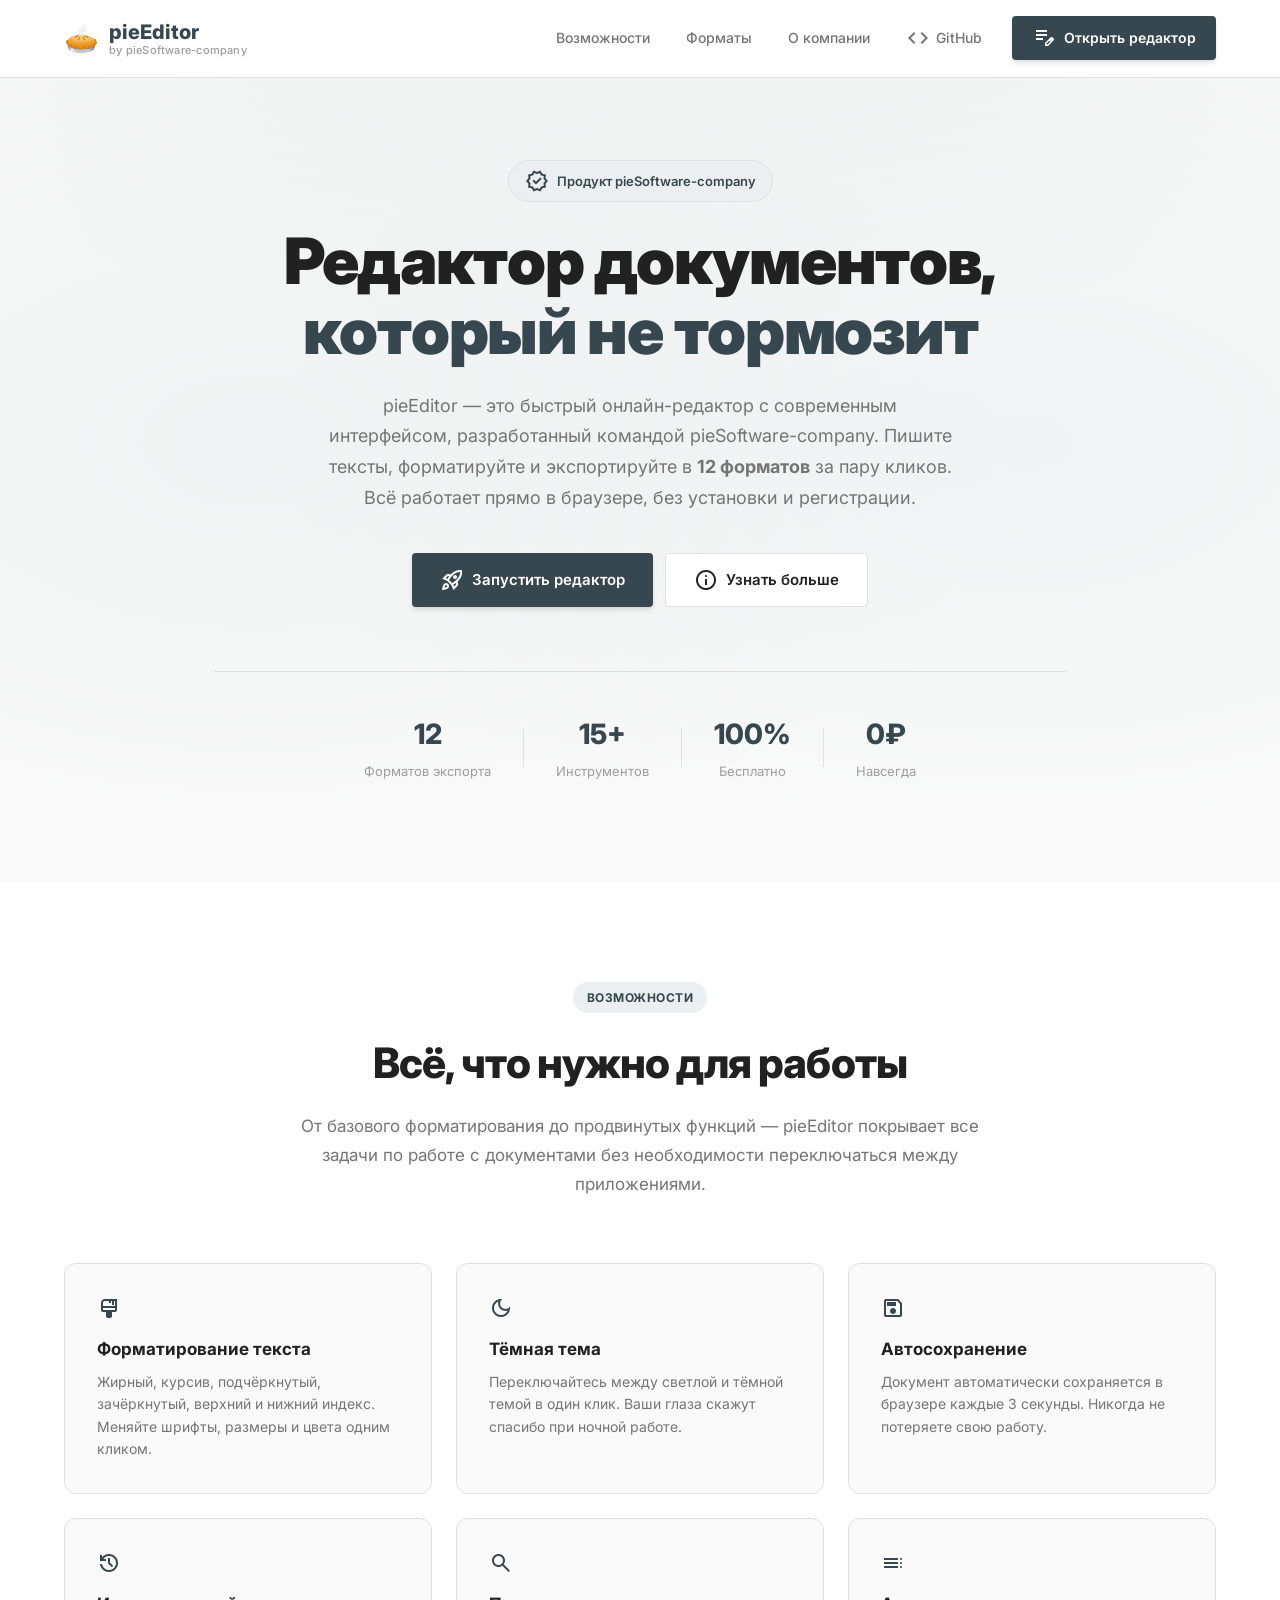
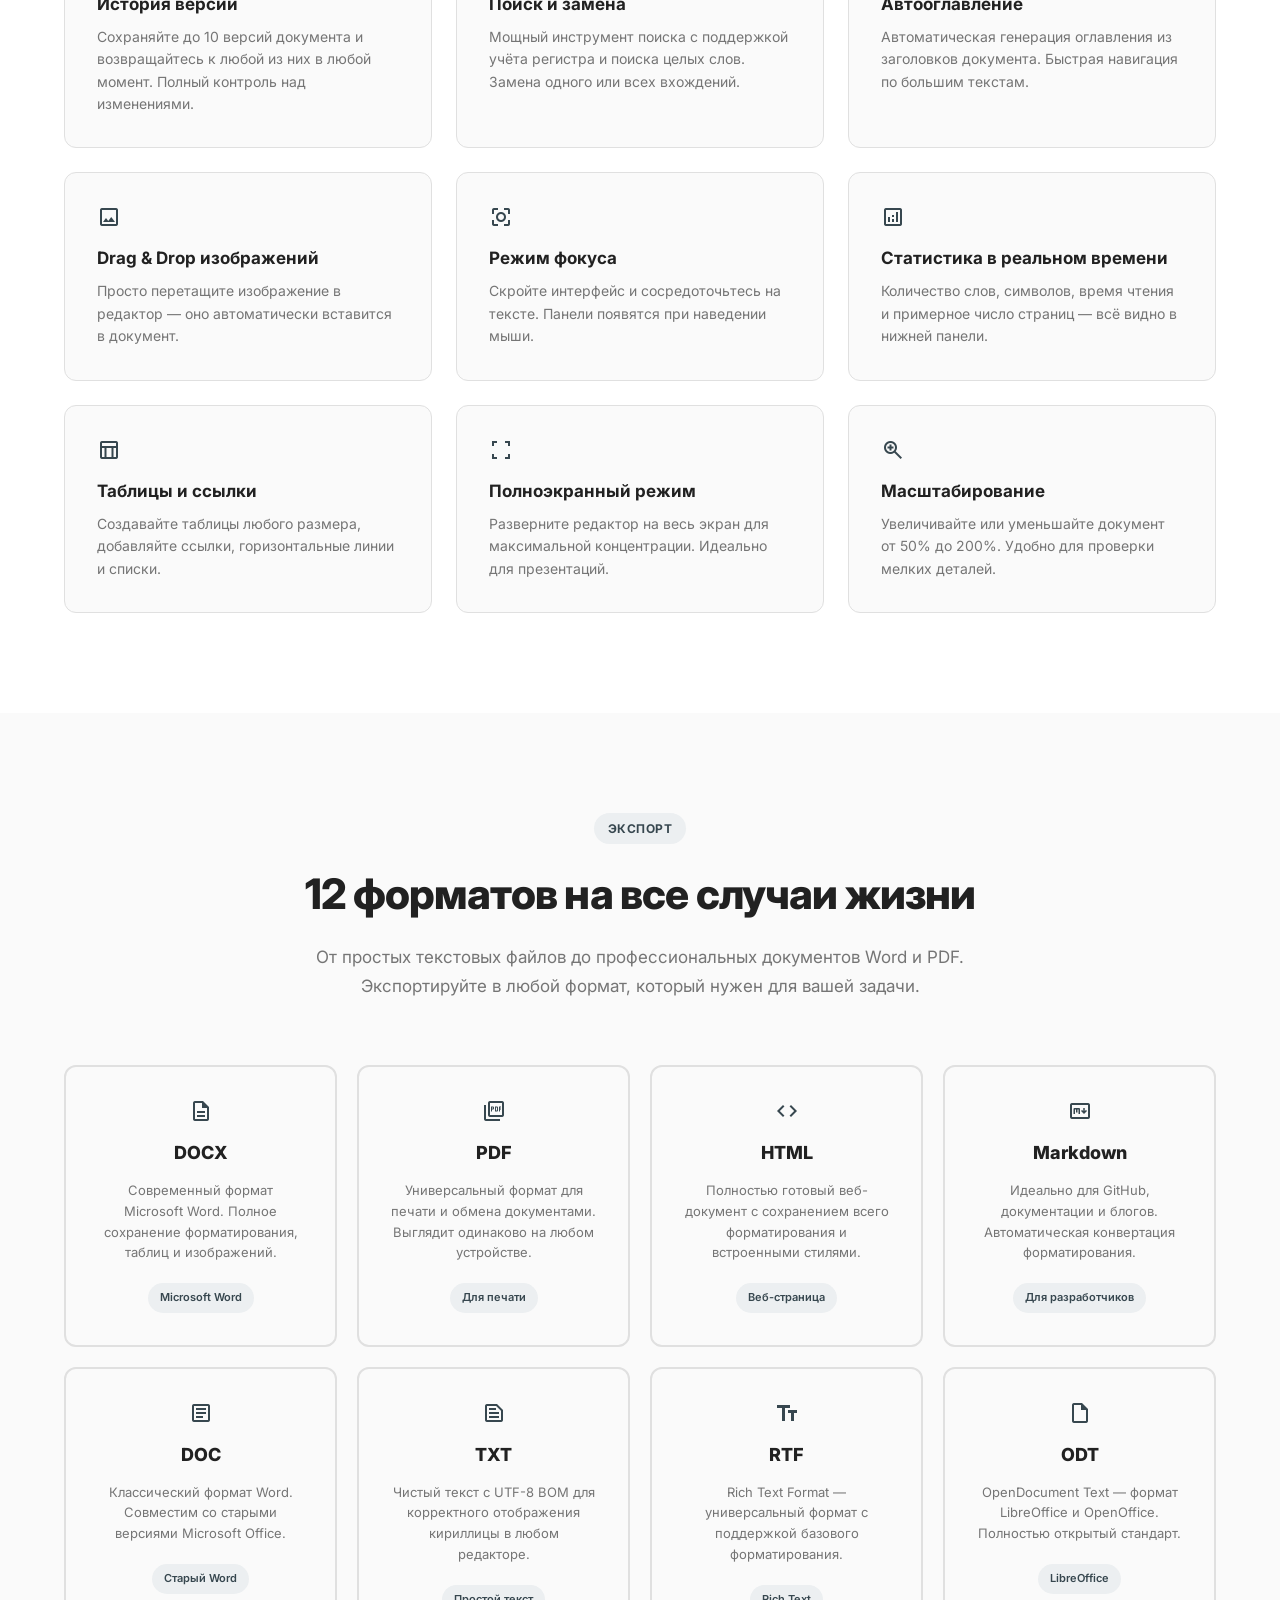
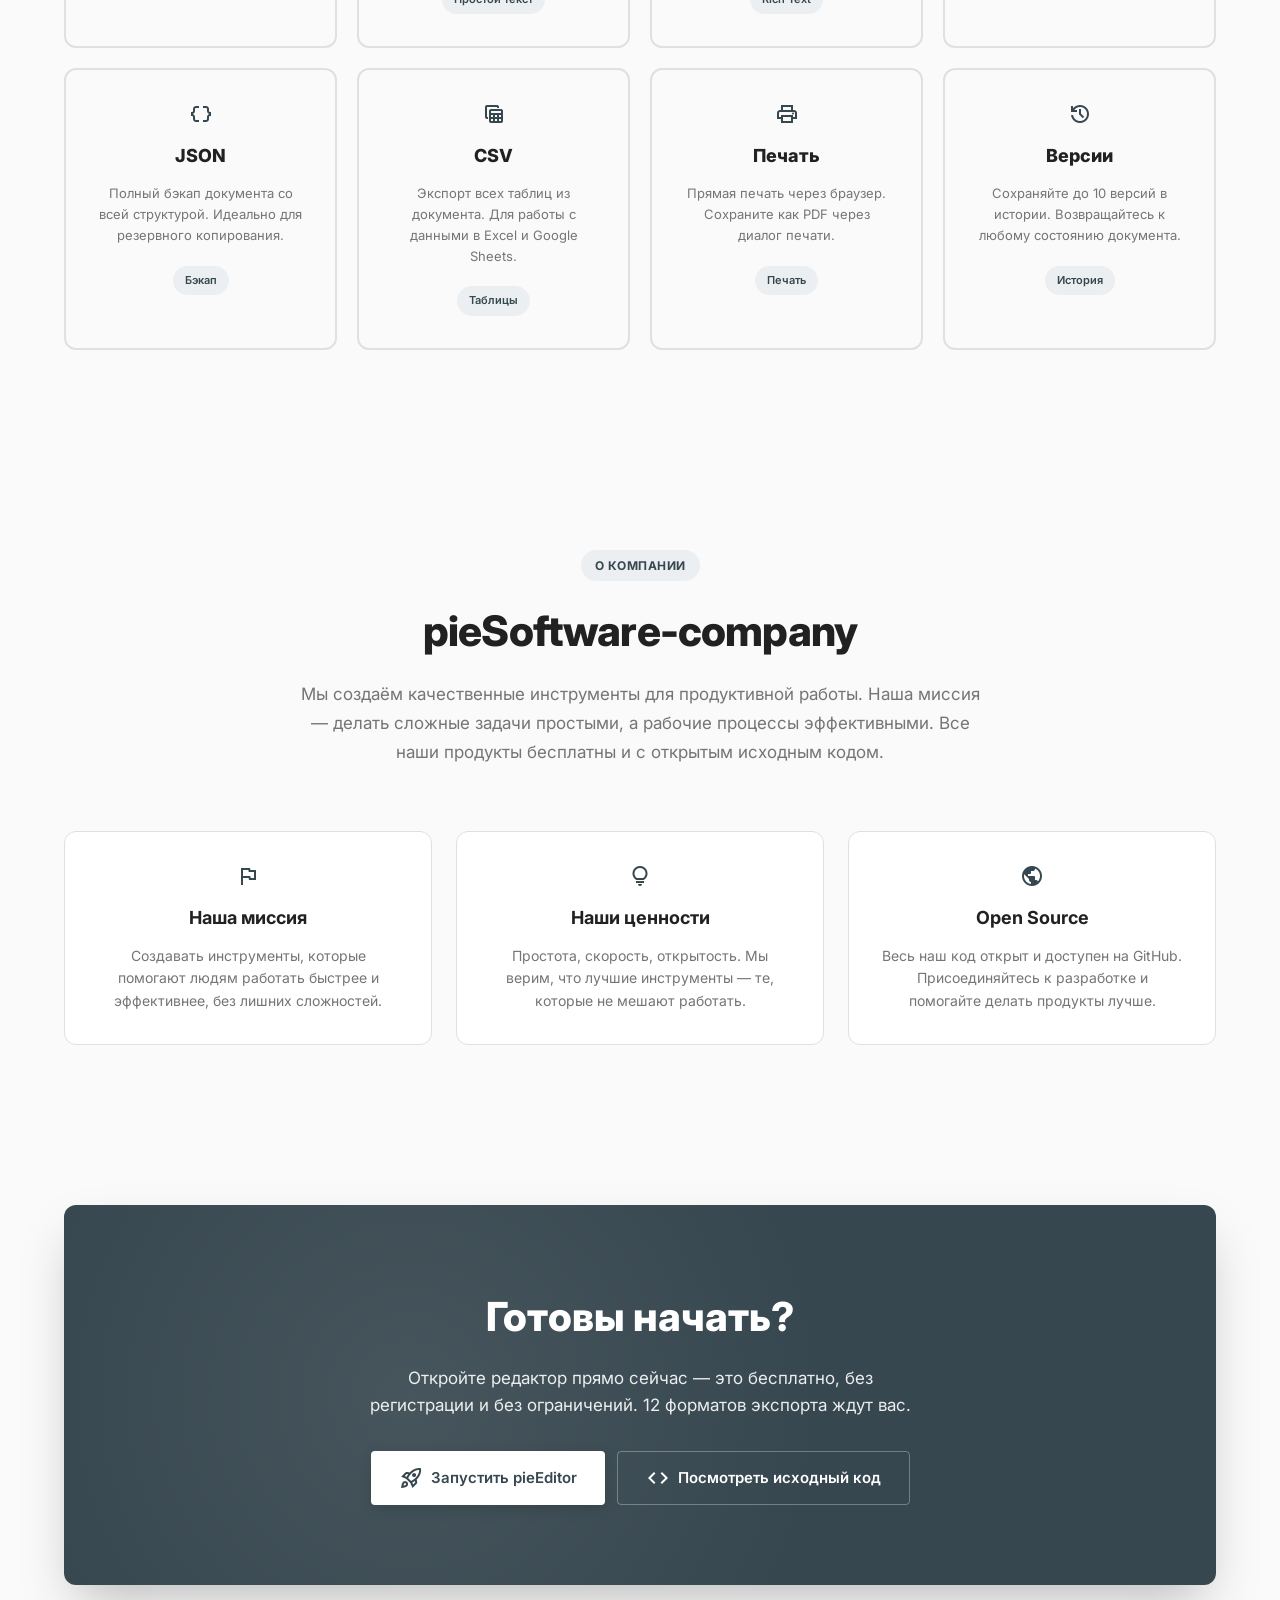
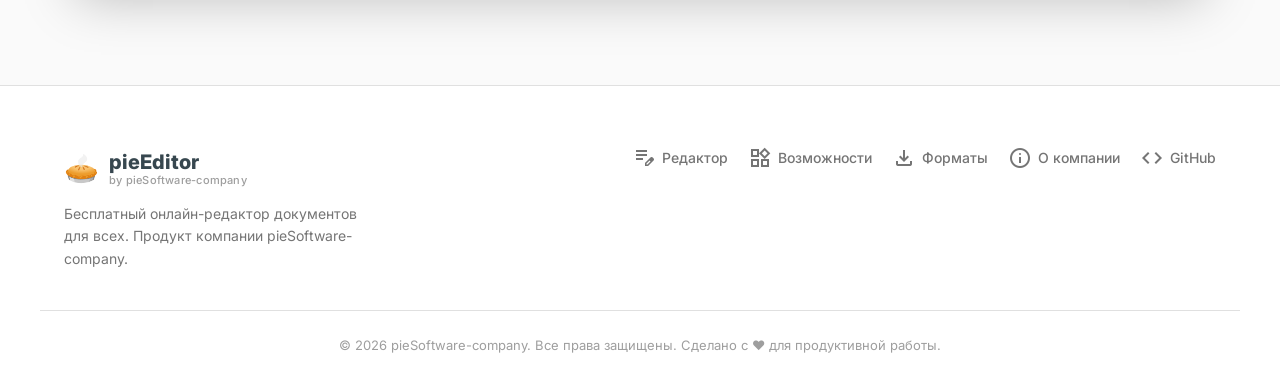
==== commit f7401e1c: "Update index.html" ====
--- a/index.html
+++ b/index.html
@@ -4,10 +4,12 @@
     <meta charset="UTF-8">
     <meta name="viewport" content="width=device-width, initial-scale=1.0">
     <title>pieEditor — Бесплатный онлайн-редактор документов от pieSoftware-company</title>
-    <meta name="description" content="pieEditor — мощный и бесплатный онлайн-редактор документов от pieSoftware-company. Форматирование, экспорт в Word, Markdown, HTML, автосохранение и множество других функций.">
+    <meta name="description" content="pieEditor — мощный онлайн-редактор документов с экспортом в 12 форматов: DOCX, PDF, HTML, Markdown, RTF, ODT и другие. Бесплатно, без регистрации.">
     <link rel="stylesheet" href="css/landing.css">
     <link rel="preconnect" href="https://fonts.googleapis.com">
+    <link rel="preconnect" href="https://fonts.gstatic.com" crossorigin>
     <link href="https://fonts.googleapis.com/css2?family=Inter:wght@400;500;600;700;800;900&display=swap" rel="stylesheet">
+    <link rel="stylesheet" href="https://fonts.googleapis.com/css2?family=Material+Symbols+Outlined:opsz,wght,FILL,GRAD@20..48,100..700,0..1,-50..200" />
 </head>
 <body>
     <nav class="navbar">
@@ -23,8 +25,14 @@
                 <a href="#features" class="nav-link">Возможности</a>
                 <a href="#formats" class="nav-link">Форматы</a>
                 <a href="#about" class="nav-link">О компании</a>
-                <a href="https://github.com" class="nav-link" target="_blank" rel="noopener">GitHub</a>
-                <a href="editor/" class="btn btn-primary nav-cta">Открыть редактор</a>
+                <a href="https://github.com/pieSoftware-company/pieEditor" class="nav-link" target="_blank" rel="noopener">
+                    <span class="material-symbols-outlined">code</span>
+                    GitHub
+                </a>
+                <a href="editor.html" class="btn btn-primary nav-cta">
+                    <span class="material-symbols-outlined">edit_note</span>
+                    Открыть редактор
+                </a>
             </div>
         </div>
     </nav>
@@ -33,7 +41,7 @@
         <div class="hero-bg"></div>
         <div class="container hero-content">
             <div class="hero-badge">
-                <span class="badge-dot"></span>
+                <span class="material-symbols-outlined badge-icon">verified</span>
                 <span>Продукт pieSoftware-company</span>
             </div>
             <h1 class="hero-title">
@@ -43,34 +51,33 @@
             <p class="hero-description">
                 pieEditor — это быстрый онлайн-редактор с современным интерфейсом,
                 разработанный командой pieSoftware-company. Пишите тексты, форматируйте
-                и экспортируйте в любой формат за пару кликов.
+                и экспортируйте в <strong>12 форматов</strong> за пару кликов.
                 Всё работает прямо в браузере, без установки и регистрации.
             </p>
             <div class="hero-actions">
-                <a href="editor/" class="btn btn-primary btn-lg">
-                    <svg width="20" height="20" viewBox="0 0 24 24" fill="none" stroke="currentColor" stroke-width="2">
-                        <path d="M13 2L3 14h9l-1 8 10-12h-9l1-8z"></path>
-                    </svg>
+                <a href="editor.html" class="btn btn-primary btn-lg">
+                    <span class="material-symbols-outlined">rocket_launch</span>
                     Запустить редактор
                 </a>
                 <a href="#features" class="btn btn-secondary btn-lg">
+                    <span class="material-symbols-outlined">info</span>
                     Узнать больше
                 </a>
             </div>
             <div class="hero-stats">
                 <div class="stat">
-                    <div class="stat-number">100%</div>
-                    <div class="stat-label">Бесплатно</div>
-                </div>
-                <div class="stat-divider"></div>
-                <div class="stat">
-                    <div class="stat-number">4</div>
-                    <div class="stat-label">Формата экспорта</div>
+                    <div class="stat-number">12</div>
+                    <div class="stat-label">Форматов экспорта</div>
                 </div>
                 <div class="stat-divider"></div>
                 <div class="stat">
                     <div class="stat-number">15+</div>
                     <div class="stat-label">Инструментов</div>
+                </div>
+                <div class="stat-divider"></div>
+                <div class="stat">
+                    <div class="stat-number">100%</div>
+                    <div class="stat-label">Бесплатно</div>
                 </div>
                 <div class="stat-divider"></div>
                 <div class="stat">
@@ -93,7 +100,7 @@
             </div>
             <div class="features-grid">
                 <div class="feature-card">
-                    <div class="feature-icon">🎨</div>
+                    <span class="material-symbols-outlined feature-icon">format_paint</span>
                     <h3 class="feature-title">Форматирование текста</h3>
                     <p class="feature-description">
                         Жирный, курсив, подчёркнутый, зачёркнутый, верхний и нижний индекс.
@@ -101,7 +108,7 @@
                     </p>
                 </div>
                 <div class="feature-card">
-                    <div class="feature-icon">🌓</div>
+                    <span class="material-symbols-outlined feature-icon">dark_mode</span>
                     <h3 class="feature-title">Тёмная тема</h3>
                     <p class="feature-description">
                         Переключайтесь между светлой и тёмной темой в один клик.
@@ -109,7 +116,7 @@
                     </p>
                 </div>
                 <div class="feature-card">
-                    <div class="feature-icon">💾</div>
+                    <span class="material-symbols-outlined feature-icon">save</span>
                     <h3 class="feature-title">Автосохранение</h3>
                     <p class="feature-description">
                         Документ автоматически сохраняется в браузере каждые 3 секунды.
@@ -117,7 +124,7 @@
                     </p>
                 </div>
                 <div class="feature-card">
-                    <div class="feature-icon">🕐</div>
+                    <span class="material-symbols-outlined feature-icon">history</span>
                     <h3 class="feature-title">История версий</h3>
                     <p class="feature-description">
                         Сохраняйте до 10 версий документа и возвращайтесь к любой из них
@@ -125,7 +132,7 @@
                     </p>
                 </div>
                 <div class="feature-card">
-                    <div class="feature-icon">🔍</div>
+                    <span class="material-symbols-outlined feature-icon">search</span>
                     <h3 class="feature-title">Поиск и замена</h3>
                     <p class="feature-description">
                         Мощный инструмент поиска с поддержкой учёта регистра
@@ -133,7 +140,7 @@
                     </p>
                 </div>
                 <div class="feature-card">
-                    <div class="feature-icon">📑</div>
+                    <span class="material-symbols-outlined feature-icon">toc</span>
                     <h3 class="feature-title">Автооглавление</h3>
                     <p class="feature-description">
                         Автоматическая генерация оглавления из заголовков документа.
@@ -141,7 +148,7 @@
                     </p>
                 </div>
                 <div class="feature-card">
-                    <div class="feature-icon">🖼️</div>
+                    <span class="material-symbols-outlined feature-icon">image</span>
                     <h3 class="feature-title">Drag & Drop изображений</h3>
                     <p class="feature-description">
                         Просто перетащите изображение в редактор —
@@ -149,7 +156,7 @@
                     </p>
                 </div>
                 <div class="feature-card">
-                    <div class="feature-icon">🎯</div>
+                    <span class="material-symbols-outlined feature-icon">center_focus_strong</span>
                     <h3 class="feature-title">Режим фокуса</h3>
                     <p class="feature-description">
                         Скройте интерфейс и сосредоточьтесь на тексте.
@@ -157,7 +164,7 @@
                     </p>
                 </div>
                 <div class="feature-card">
-                    <div class="feature-icon">📊</div>
+                    <span class="material-symbols-outlined feature-icon">analytics</span>
                     <h3 class="feature-title">Статистика в реальном времени</h3>
                     <p class="feature-description">
                         Количество слов, символов, время чтения и примерное
@@ -165,7 +172,7 @@
                     </p>
                 </div>
                 <div class="feature-card">
-                    <div class="feature-icon">🔗</div>
+                    <span class="material-symbols-outlined feature-icon">table_chart</span>
                     <h3 class="feature-title">Таблицы и ссылки</h3>
                     <p class="feature-description">
                         Создавайте таблицы любого размера, добавляйте ссылки,
@@ -173,7 +180,7 @@
                     </p>
                 </div>
                 <div class="feature-card">
-                    <div class="feature-icon">🖥️</div>
+                    <span class="material-symbols-outlined feature-icon">fullscreen</span>
                     <h3 class="feature-title">Полноэкранный режим</h3>
                     <p class="feature-description">
                         Разверните редактор на весь экран для максимальной
@@ -181,7 +188,7 @@
                     </p>
                 </div>
                 <div class="feature-card">
-                    <div class="feature-icon">🔎</div>
+                    <span class="material-symbols-outlined feature-icon">zoom_in</span>
                     <h3 class="feature-title">Масштабирование</h3>
                     <p class="feature-description">
                         Увеличивайте или уменьшайте документ от 50% до 200%.
@@ -196,15 +203,33 @@
         <div class="container">
             <div class="section-header">
                 <div class="section-badge">Экспорт</div>
-                <h2 class="section-title">Сохраняйте в любом формате</h2>
+                <h2 class="section-title">12 форматов на все случаи жизни</h2>
                 <p class="section-description">
-                    Четыре формата на любой случай — от простой текстовой версии
-                    до полноценного документа Word с форматированием.
+                    От простых текстовых файлов до профессиональных документов Word и PDF.
+                    Экспортируйте в любой формат, который нужен для вашей задачи.
                 </p>
             </div>
             <div class="formats-grid">
                 <div class="format-card">
-                    <div class="format-icon">📄</div>
+                    <span class="material-symbols-outlined format-icon">description</span>
+                    <h3 class="format-title">DOCX</h3>
+                    <p class="format-description">
+                        Современный формат Microsoft Word. Полное сохранение
+                        форматирования, таблиц и изображений.
+                    </p>
+                    <div class="format-tag">Microsoft Word</div>
+                </div>
+                <div class="format-card">
+                    <span class="material-symbols-outlined format-icon">picture_as_pdf</span>
+                    <h3 class="format-title">PDF</h3>
+                    <p class="format-description">
+                        Универсальный формат для печати и обмена документами.
+                        Выглядит одинаково на любом устройстве.
+                    </p>
+                    <div class="format-tag">Для печати</div>
+                </div>
+                <div class="format-card">
+                    <span class="material-symbols-outlined format-icon">code</span>
                     <h3 class="format-title">HTML</h3>
                     <p class="format-description">
                         Полностью готовый веб-документ с сохранением
@@ -213,31 +238,85 @@
                     <div class="format-tag">Веб-страница</div>
                 </div>
                 <div class="format-card">
-                    <div class="format-icon">📝</div>
-                    <h3 class="format-title">Word (.doc)</h3>
-                    <p class="format-description">
-                        Открывается в Microsoft Word без диалогов
-                        кодировки. Полный WYSIWYG.
-                    </p>
-                    <div class="format-tag">Microsoft Office</div>
-                </div>
-                <div class="format-card">
-                    <div class="format-icon">📃</div>
-                    <h3 class="format-title">TXT (UTF-8)</h3>
-                    <p class="format-description">
-                        Чистый текст с BOM-маркером для корректного
-                        отображения кириллицы в любом редакторе.
-                    </p>
-                    <div class="format-tag">Простой текст</div>
-                </div>
-                <div class="format-card">
-                    <div class="format-icon">📋</div>
+                    <span class="material-symbols-outlined format-icon">markdown</span>
                     <h3 class="format-title">Markdown</h3>
                     <p class="format-description">
                         Идеально для GitHub, документации и блогов.
                         Автоматическая конвертация форматирования.
                     </p>
                     <div class="format-tag">Для разработчиков</div>
+                </div>
+                <div class="format-card">
+                    <span class="material-symbols-outlined format-icon">article</span>
+                    <h3 class="format-title">DOC</h3>
+                    <p class="format-description">
+                        Классический формат Word. Совместим со старыми
+                        версиями Microsoft Office.
+                    </p>
+                    <div class="format-tag">Старый Word</div>
+                </div>
+                <div class="format-card">
+                    <span class="material-symbols-outlined format-icon">text_snippet</span>
+                    <h3 class="format-title">TXT</h3>
+                    <p class="format-description">
+                        Чистый текст с UTF-8 BOM для корректного
+                        отображения кириллицы в любом редакторе.
+                    </p>
+                    <div class="format-tag">Простой текст</div>
+                </div>
+                <div class="format-card">
+                    <span class="material-symbols-outlined format-icon">text_fields</span>
+                    <h3 class="format-title">RTF</h3>
+                    <p class="format-description">
+                        Rich Text Format — универсальный формат с
+                        поддержкой базового форматирования.
+                    </p>
+                    <div class="format-tag">Rich Text</div>
+                </div>
+                <div class="format-card">
+                    <span class="material-symbols-outlined format-icon">draft</span>
+                    <h3 class="format-title">ODT</h3>
+                    <p class="format-description">
+                        OpenDocument Text — формат LibreOffice
+                        и OpenOffice. Полностью открытый стандарт.
+                    </p>
+                    <div class="format-tag">LibreOffice</div>
+                </div>
+                <div class="format-card">
+                    <span class="material-symbols-outlined format-icon">data_object</span>
+                    <h3 class="format-title">JSON</h3>
+                    <p class="format-description">
+                        Полный бэкап документа со всей структурой.
+                        Идеально для резервного копирования.
+                    </p>
+                    <div class="format-tag">Бэкап</div>
+                </div>
+                <div class="format-card">
+                    <span class="material-symbols-outlined format-icon">table_view</span>
+                    <h3 class="format-title">CSV</h3>
+                    <p class="format-description">
+                        Экспорт всех таблиц из документа.
+                        Для работы с данными в Excel и Google Sheets.
+                    </p>
+                    <div class="format-tag">Таблицы</div>
+                </div>
+                <div class="format-card">
+                    <span class="material-symbols-outlined format-icon">print</span>
+                    <h3 class="format-title">Печать</h3>
+                    <p class="format-description">
+                        Прямая печать через браузер.
+                        Сохраните как PDF через диалог печати.
+                    </p>
+                    <div class="format-tag">Печать</div>
+                </div>
+                <div class="format-card">
+                    <span class="material-symbols-outlined format-icon">history</span>
+                    <h3 class="format-title">Версии</h3>
+                    <p class="format-description">
+                        Сохраняйте до 10 версий в истории.
+                        Возвращайтесь к любому состоянию документа.
+                    </p>
+                    <div class="format-tag">История</div>
                 </div>
             </div>
         </div>
@@ -256,7 +335,7 @@
             </div>
             <div class="about-grid">
                 <div class="about-card">
-                    <div class="about-icon">🎯</div>
+                    <span class="material-symbols-outlined about-icon">flag</span>
                     <h3 class="about-title">Наша миссия</h3>
                     <p class="about-description">
                         Создавать инструменты, которые помогают людям работать
@@ -264,7 +343,7 @@
                     </p>
                 </div>
                 <div class="about-card">
-                    <div class="about-icon">💡</div>
+                    <span class="material-symbols-outlined about-icon">lightbulb</span>
                     <h3 class="about-title">Наши ценности</h3>
                     <p class="about-description">
                         Простота, скорость, открытость. Мы верим, что лучшие
@@ -272,7 +351,7 @@
                     </p>
                 </div>
                 <div class="about-card">
-                    <div class="about-icon">🌍</div>
+                    <span class="material-symbols-outlined about-icon">public</span>
                     <h3 class="about-title">Open Source</h3>
                     <p class="about-description">
                         Весь наш код открыт и доступен на GitHub. Присоединяйтесь
@@ -289,13 +368,15 @@
                 <h2 class="cta-title">Готовы начать?</h2>
                 <p class="cta-description">
                     Откройте редактор прямо сейчас — это бесплатно, без регистрации
-                    и без ограничений. Ваш первый документ ждёт вас.
+                    и без ограничений. 12 форматов экспорта ждут вас.
                 </p>
                 <div class="cta-actions">
-                    <a href="editor/" class="btn btn-primary btn-lg">
+                    <a href="editor.html" class="btn btn-primary btn-lg">
+                        <span class="material-symbols-outlined">rocket_launch</span>
                         Запустить pieEditor
                     </a>
-                    <a href="https://github.com" class="btn btn-ghost btn-lg" target="_blank" rel="noopener">
+                    <a href="https://github.com/pieSoftware-company/pieEditor" class="btn btn-ghost btn-lg" target="_blank" rel="noopener">
+                        <span class="material-symbols-outlined">code</span>
                         Посмотреть исходный код
                     </a>
                 </div>
@@ -319,11 +400,26 @@
                 </p>
             </div>
             <div class="footer-right">
-                <a href="editor/" class="footer-link">Редактор</a>
-                <a href="#features" class="footer-link">Возможности</a>
-                <a href="#formats" class="footer-link">Форматы</a>
-                <a href="#about" class="footer-link">О компании</a>
-                <a href="https://github.com" class="footer-link" target="_blank" rel="noopener">GitHub</a>
+                <a href="editor.html" class="footer-link">
+                    <span class="material-symbols-outlined">edit_note</span>
+                    Редактор
+                </a>
+                <a href="#features" class="footer-link">
+                    <span class="material-symbols-outlined">widgets</span>
+                    Возможности
+                </a>
+                <a href="#formats" class="footer-link">
+                    <span class="material-symbols-outlined">file_download</span>
+                    Форматы
+                </a>
+                <a href="#about" class="footer-link">
+                    <span class="material-symbols-outlined">info</span>
+                    О компании
+                </a>
+                <a href="https://github.com/pieSoftware-company/pieEditor" class="footer-link" target="_blank" rel="noopener">
+                    <span class="material-symbols-outlined">code</span>
+                    GitHub
+                </a>
             </div>
         </div>
         <div class="container footer-bottom">
--- a/css/landing.css
+++ b/css/landing.css
@@ -0,0 +1,697 @@
+* {
+    margin: 0;
+    padding: 0;
+    box-sizing: border-box;
+}
+
+:root {
+    --primary: #37474f;
+    --primary-hover: #263238;
+    --primary-light: #eceff1;
+    --primary-gradient: linear-gradient(135deg, #455a64 0%, #546e7a 100%);
+    --bg: #fafafa;
+    --surface: #ffffff;
+    --surface-2: #f5f5f5;
+    --border: #e0e0e0;
+    --border-dark: #bdbdbd;
+    --text: #212121;
+    --text-secondary: #757575;
+    --text-muted: #9e9e9e;
+    --shadow-sm: 0 1px 2px rgba(0,0,0,0.08);
+    --shadow: 0 4px 6px -1px rgba(0,0,0,0.1), 0 2px 4px -1px rgba(0,0,0,0.06);
+    --shadow-lg: 0 20px 25px -5px rgba(0,0,0,0.1), 0 10px 10px -5px rgba(0,0,0,0.04);
+    --shadow-xl: 0 25px 50px -12px rgba(0,0,0,0.25);
+    --radius: 6px;
+    --radius-lg: 12px;
+    --radius-sm: 4px;
+}
+
+body {
+    font-family: 'Inter', -apple-system, BlinkMacSystemFont, sans-serif;
+    background: var(--bg);
+    color: var(--text);
+    line-height: 1.6;
+    -webkit-font-smoothing: antialiased;
+    -moz-osx-font-smoothing: grayscale;
+    overflow-x: hidden;
+}
+
+.material-symbols-outlined {
+    font-size: 18px;
+    vertical-align: middle;
+}
+
+.container {
+    max-width: 1200px;
+    margin: 0 auto;
+    padding: 0 24px;
+}
+
+/* === Навигация === */
+.navbar {
+    position: fixed;
+    top: 0;
+    left: 0;
+    right: 0;
+    background: rgba(255, 255, 255, 0.95);
+    backdrop-filter: saturate(180%) blur(12px);
+    -webkit-backdrop-filter: saturate(180%) blur(12px);
+    border-bottom: 1px solid var(--border);
+    z-index: 1000;
+    padding: 16px 0;
+}
+
+.navbar-content {
+    display: flex;
+    align-items: center;
+    justify-content: space-between;
+}
+
+.logo {
+    display: flex;
+    align-items: center;
+    gap: 10px;
+    text-decoration: none;
+}
+
+.logo-icon {
+    font-size: 28px;
+}
+
+.logo-text-wrapper {
+    display: flex;
+    flex-direction: column;
+    gap: 2px;
+}
+
+.logo-text {
+    font-size: 20px;
+    font-weight: 800;
+    color: var(--primary);
+    line-height: 1.1;
+}
+
+.logo-subtitle {
+    font-size: 11px;
+    font-weight: 500;
+    color: var(--text-muted);
+    letter-spacing: 0.02em;
+    line-height: 1;
+}
+
+.nav-links {
+    display: flex;
+    align-items: center;
+    gap: 8px;
+}
+
+.nav-link {
+    padding: 8px 14px;
+    color: var(--text-secondary);
+    text-decoration: none;
+    font-size: 14px;
+    font-weight: 500;
+    border-radius: var(--radius-sm);
+    transition: all 0.2s;
+    display: flex;
+    align-items: center;
+    gap: 6px;
+}
+
+.nav-link:hover {
+    color: var(--text);
+    background: var(--surface-2);
+}
+
+.nav-cta {
+    margin-left: 8px;
+}
+
+/* === Кнопки === */
+.btn {
+    display: inline-flex;
+    align-items: center;
+    justify-content: center;
+    gap: 8px;
+    padding: 10px 20px;
+    border-radius: var(--radius-sm);
+    font-size: 14px;
+    font-weight: 600;
+    text-decoration: none;
+    cursor: pointer;
+    border: none;
+    transition: all 0.2s;
+    font-family: inherit;
+    white-space: nowrap;
+}
+
+.btn-primary {
+    background: var(--primary);
+    color: white;
+    box-shadow: var(--shadow);
+}
+
+.btn-primary:hover {
+    background: var(--primary-hover);
+    transform: translateY(-1px);
+    box-shadow: var(--shadow-lg);
+}
+
+.btn-secondary {
+    background: var(--surface);
+    color: var(--text);
+    border: 1px solid var(--border);
+}
+
+.btn-secondary:hover {
+    background: var(--surface-2);
+    border-color: var(--primary);
+    color: var(--primary);
+}
+
+.btn-ghost {
+    background: transparent;
+    color: var(--text-secondary);
+    border: 1px solid var(--border);
+}
+
+.btn-ghost:hover {
+    color: var(--text);
+    background: var(--surface-2);
+}
+
+.btn-lg {
+    padding: 14px 28px;
+    font-size: 15px;
+}
+
+/* === Hero секция === */
+.hero {
+    position: relative;
+    padding: 160px 0 100px;
+    overflow: hidden;
+    text-align: center;
+}
+
+.hero-bg {
+    position: absolute;
+    inset: 0;
+    background: 
+        radial-gradient(ellipse 80% 60% at 50% -20%, rgba(55, 71, 79, 0.08), transparent),
+        radial-gradient(ellipse 60% 50% at 20% 50%, rgba(69, 90, 100, 0.05), transparent),
+        radial-gradient(ellipse 60% 50% at 80% 50%, rgba(84, 110, 122, 0.05), transparent);
+    z-index: -1;
+}
+
+.hero-content {
+    max-width: 900px;
+    margin: 0 auto;
+}
+
+.hero-badge {
+    display: inline-flex;
+    align-items: center;
+    gap: 8px;
+    padding: 8px 16px;
+    background: var(--primary-light);
+    color: var(--primary);
+    border-radius: 100px;
+    font-size: 13px;
+    font-weight: 600;
+    margin-bottom: 24px;
+    border: 1px solid var(--border);
+}
+
+.badge-icon {
+    font-size: 16px;
+}
+
+.hero-title {
+    font-size: clamp(36px, 6vw, 64px);
+    font-weight: 900;
+    line-height: 1.1;
+    letter-spacing: -0.02em;
+    margin-bottom: 24px;
+    color: var(--text);
+}
+
+.gradient-text {
+    color: var(--primary);
+}
+
+.hero-description {
+    font-size: 18px;
+    color: var(--text-secondary);
+    line-height: 1.7;
+    max-width: 640px;
+    margin: 0 auto 40px;
+}
+
+.hero-actions {
+    display: flex;
+    gap: 12px;
+    justify-content: center;
+    flex-wrap: wrap;
+    margin-bottom: 64px;
+}
+
+.hero-stats {
+    display: flex;
+    align-items: center;
+    justify-content: center;
+    gap: 32px;
+    flex-wrap: wrap;
+    padding-top: 40px;
+    border-top: 1px solid var(--border);
+}
+
+.stat {
+    text-align: center;
+}
+
+.stat-number {
+    font-size: 28px;
+    font-weight: 800;
+    color: var(--primary);
+}
+
+.stat-label {
+    font-size: 13px;
+    color: var(--text-muted);
+    margin-top: 4px;
+}
+
+.stat-divider {
+    width: 1px;
+    height: 40px;
+    background: var(--border);
+}
+
+/* === Секции === */
+section {
+    padding: 100px 0;
+}
+
+.section-header {
+    text-align: center;
+    max-width: 700px;
+    margin: 0 auto 64px;
+}
+
+.section-badge {
+    display: inline-block;
+    padding: 6px 14px;
+    background: var(--primary-light);
+    color: var(--primary);
+    border-radius: 100px;
+    font-size: 12px;
+    font-weight: 700;
+    margin-bottom: 16px;
+    letter-spacing: 0.5px;
+    text-transform: uppercase;
+}
+
+.section-title {
+    font-size: clamp(28px, 4vw, 42px);
+    font-weight: 800;
+    letter-spacing: -0.02em;
+    margin-bottom: 16px;
+    color: var(--text);
+}
+
+.section-description {
+    font-size: 17px;
+    color: var(--text-secondary);
+    line-height: 1.7;
+}
+
+/* === Features === */
+.features {
+    background: var(--surface);
+}
+
+.features-grid {
+    display: grid;
+    grid-template-columns: repeat(auto-fit, minmax(280px, 1fr));
+    gap: 24px;
+}
+
+.feature-card {
+    background: var(--bg);
+    padding: 32px;
+    border-radius: var(--radius-lg);
+    border: 1px solid var(--border);
+    transition: all 0.3s cubic-bezier(0.4, 0, 0.2, 1);
+    opacity: 0;
+    transform: translateY(20px);
+}
+
+.feature-card.visible {
+    opacity: 1;
+    transform: translateY(0);
+}
+
+.feature-card:hover {
+    transform: translateY(-4px);
+    box-shadow: var(--shadow-lg);
+    border-color: var(--primary);
+}
+
+.feature-icon {
+    font-size: 40px;
+    margin-bottom: 16px;
+    display: inline-block;
+    transition: transform 0.3s;
+    color: var(--primary);
+}
+
+.feature-card:hover .feature-icon {
+    transform: scale(1.1);
+}
+
+.feature-title {
+    font-size: 17px;
+    font-weight: 700;
+    margin-bottom: 8px;
+    color: var(--text);
+}
+
+.feature-description {
+    font-size: 14px;
+    color: var(--text-secondary);
+    line-height: 1.6;
+}
+
+/* === Formats === */
+.formats-grid {
+    display: grid;
+    grid-template-columns: repeat(auto-fit, minmax(220px, 1fr));
+    gap: 20px;
+}
+
+@media (max-width: 768px) {
+    .formats-grid {
+        grid-template-columns: repeat(2, 1fr);
+    }
+}
+
+@media (max-width: 480px) {
+    .formats-grid {
+        grid-template-columns: 1fr;
+    }
+}
+
+.format-card {
+    background: var(--bg);
+    padding: 32px;
+    border-radius: var(--radius-lg);
+    border: 2px solid var(--border);
+    text-align: center;
+    transition: all 0.3s cubic-bezier(0.4, 0, 0.2, 1);
+    position: relative;
+    opacity: 0;
+    transform: translateY(20px);
+}
+
+.format-card.visible {
+    opacity: 1;
+    transform: translateY(0);
+}
+
+.format-card:hover {
+    transform: translateY(-6px);
+    border-color: var(--primary);
+    box-shadow: var(--shadow-xl);
+}
+
+.format-icon {
+    font-size: 48px;
+    margin-bottom: 16px;
+    display: inline-block;
+    color: var(--primary);
+}
+
+.format-title {
+    font-size: 18px;
+    font-weight: 800;
+    margin-bottom: 12px;
+    color: var(--text);
+}
+
+.format-description {
+    font-size: 13px;
+    color: var(--text-secondary);
+    line-height: 1.6;
+    margin-bottom: 20px;
+}
+
+.format-tag {
+    display: inline-block;
+    padding: 6px 12px;
+    background: var(--primary-light);
+    color: var(--primary);
+    border-radius: 100px;
+    font-size: 11px;
+    font-weight: 600;
+}
+
+/* === About === */
+.about {
+    background: var(--bg);
+}
+
+.about-grid {
+    display: grid;
+    grid-template-columns: repeat(auto-fit, minmax(280px, 1fr));
+    gap: 24px;
+}
+
+.about-card {
+    background: var(--surface);
+    padding: 32px;
+    border-radius: var(--radius-lg);
+    border: 1px solid var(--border);
+    text-align: center;
+    transition: all 0.3s cubic-bezier(0.4, 0, 0.2, 1);
+    opacity: 0;
+    transform: translateY(20px);
+}
+
+.about-card.visible {
+    opacity: 1;
+    transform: translateY(0);
+}
+
+.about-card:hover {
+    transform: translateY(-4px);
+    box-shadow: var(--shadow-lg);
+    border-color: var(--primary);
+}
+
+.about-icon {
+    font-size: 48px;
+    margin-bottom: 16px;
+    display: inline-block;
+    transition: transform 0.3s;
+    color: var(--primary);
+}
+
+.about-card:hover .about-icon {
+    transform: scale(1.1);
+}
+
+.about-title {
+    font-size: 18px;
+    font-weight: 700;
+    margin-bottom: 12px;
+    color: var(--text);
+}
+
+.about-description {
+    font-size: 14px;
+    color: var(--text-secondary);
+    line-height: 1.6;
+}
+
+/* === CTA === */
+.cta {
+    padding: 60px 0 100px;
+}
+
+.cta-card {
+    background: var(--primary);
+    padding: 80px 40px;
+    border-radius: var(--radius-lg);
+    text-align: center;
+    box-shadow: var(--shadow-xl);
+    position: relative;
+    overflow: hidden;
+}
+
+.cta-card::before {
+    content: '';
+    position: absolute;
+    inset: 0;
+    background: radial-gradient(circle at 30% 50%, rgba(255,255,255,0.08), transparent 50%);
+}
+
+.cta-title {
+    font-size: clamp(28px, 4vw, 40px);
+    font-weight: 800;
+    color: white;
+    margin-bottom: 16px;
+    position: relative;
+}
+
+.cta-description {
+    font-size: 17px;
+    color: rgba(255, 255, 255, 0.9);
+    max-width: 560px;
+    margin: 0 auto 32px;
+    position: relative;
+}
+
+.cta-actions {
+    display: flex;
+    gap: 12px;
+    justify-content: center;
+    flex-wrap: wrap;
+    position: relative;
+}
+
+.cta .btn-primary {
+    background: white;
+    color: var(--primary);
+    box-shadow: 0 4px 14px rgba(0,0,0,0.15);
+}
+
+.cta .btn-primary:hover {
+    background: var(--surface-2);
+    transform: translateY(-2px);
+}
+
+.cta .btn-ghost {
+    color: white;
+    border: 1px solid rgba(255,255,255,0.3);
+}
+
+.cta .btn-ghost:hover {
+    background: rgba(255,255,255,0.1);
+    color: white;
+}
+
+/* === Footer === */
+.footer {
+    background: var(--surface);
+    padding: 60px 0 24px;
+    border-top: 1px solid var(--border);
+}
+
+.footer-content {
+    display: flex;
+    justify-content: space-between;
+    align-items: flex-start;
+    gap: 40px;
+    margin-bottom: 40px;
+    flex-wrap: wrap;
+}
+
+.footer-tagline {
+    color: var(--text-secondary);
+    font-size: 14px;
+    margin-top: 12px;
+    max-width: 300px;
+}
+
+.footer-right {
+    display: flex;
+    gap: 20px;
+    flex-wrap: wrap;
+}
+
+.footer-link {
+    color: var(--text-secondary);
+    text-decoration: none;
+    font-size: 14px;
+    font-weight: 500;
+    transition: color 0.2s;
+    display: flex;
+    align-items: center;
+    gap: 6px;
+}
+
+.footer-link:hover {
+    color: var(--primary);
+}
+
+.footer-bottom {
+    padding-top: 24px;
+    border-top: 1px solid var(--border);
+    text-align: center;
+    color: var(--text-muted);
+    font-size: 13px;
+}
+
+/* === Адаптивность === */
+@media (max-width: 768px) {
+    .navbar {
+        padding: 12px 0;
+    }
+
+    .nav-links .nav-link:not(.nav-cta) {
+        display: none;
+    }
+
+    .hero {
+        padding: 120px 0 60px;
+    }
+
+    section {
+        padding: 60px 0;
+    }
+
+    .hero-stats {
+        gap: 20px;
+    }
+
+    .stat-divider {
+        display: none;
+    }
+
+    .stat {
+        min-width: 100px;
+    }
+
+    .cta-card {
+        padding: 48px 24px;
+    }
+
+    .footer-content {
+        flex-direction: column;
+        align-items: flex-start;
+    }
+
+    .btn-lg {
+        padding: 12px 24px;
+        font-size: 14px;
+        width: 100%;
+    }
+
+    .hero-actions {
+        flex-direction: column;
+    }
+}
+
+@media (max-width: 480px) {
+    .hero-title {
+        font-size: 32px;
+    }
+
+    .hero-description {
+        font-size: 15px;
+    }
+
+    .feature-card, .format-card, .about-card {
+        padding: 24px;
+    }
+}
